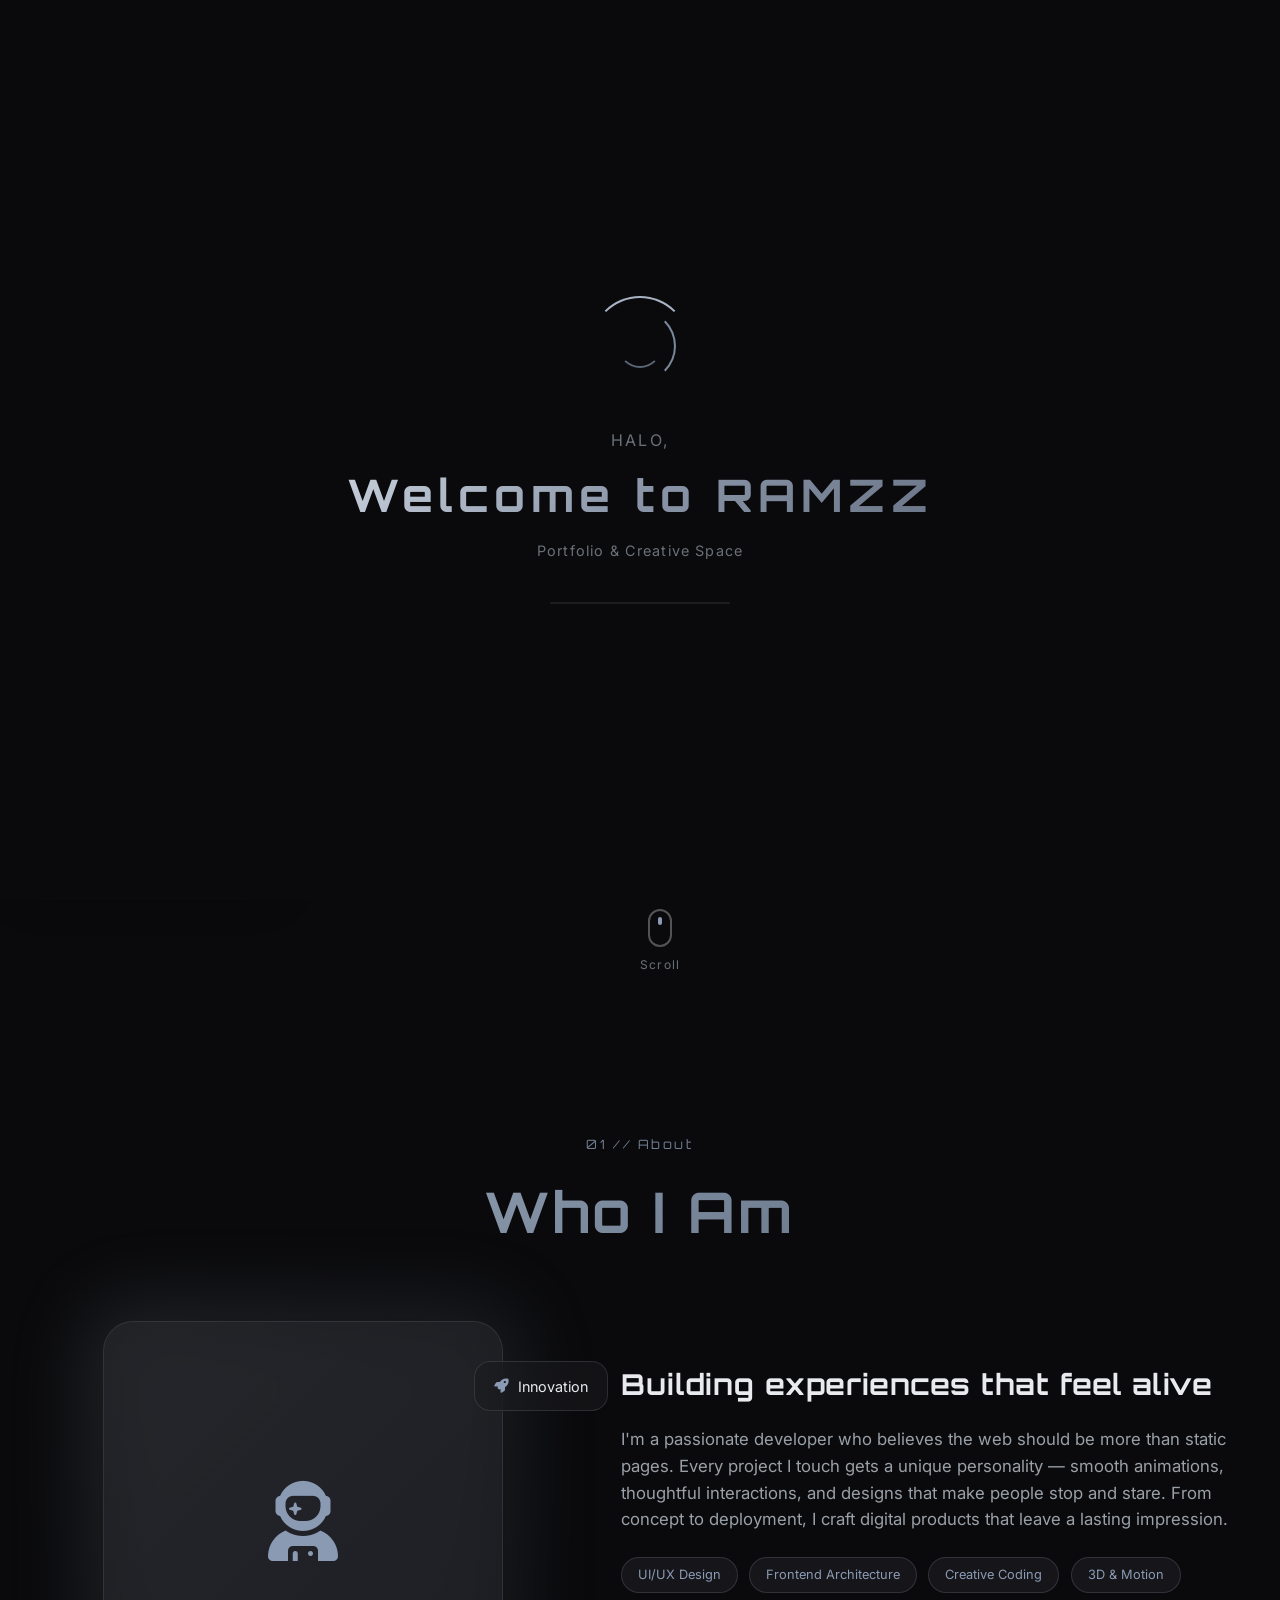
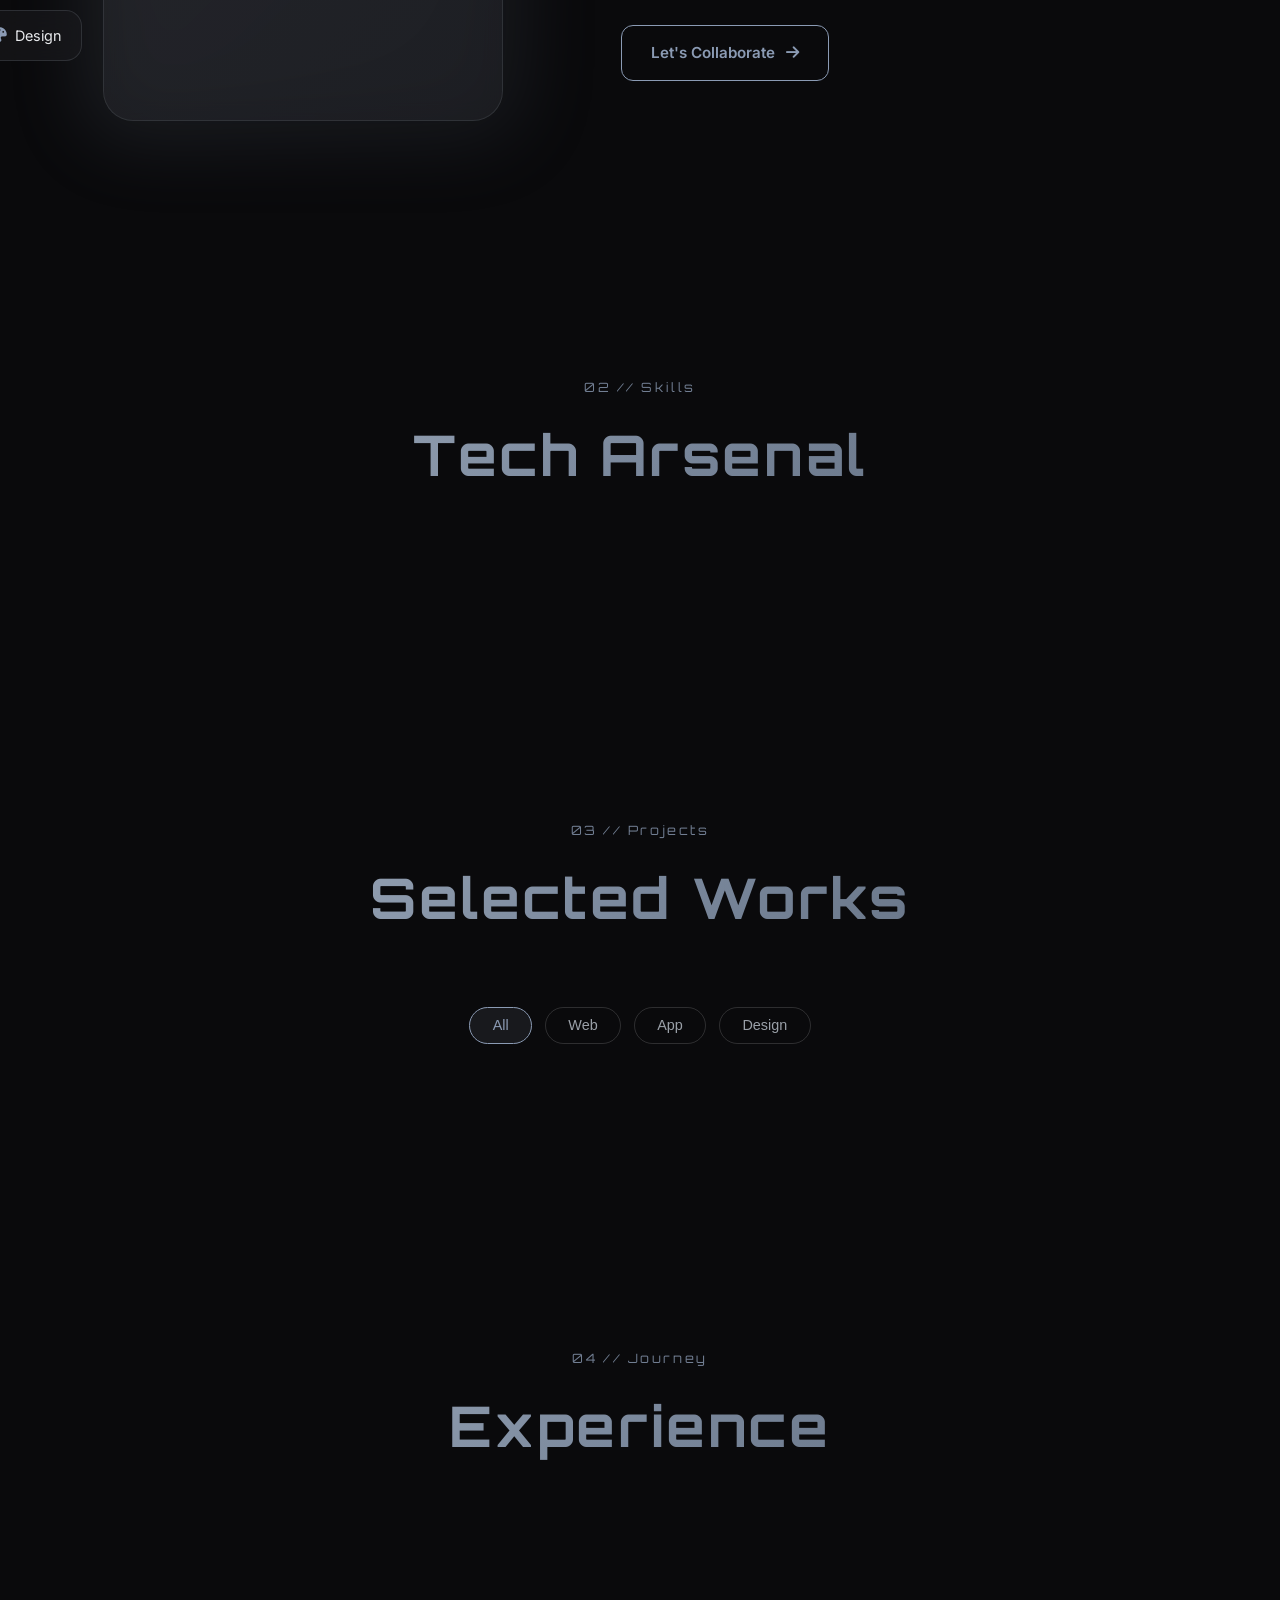
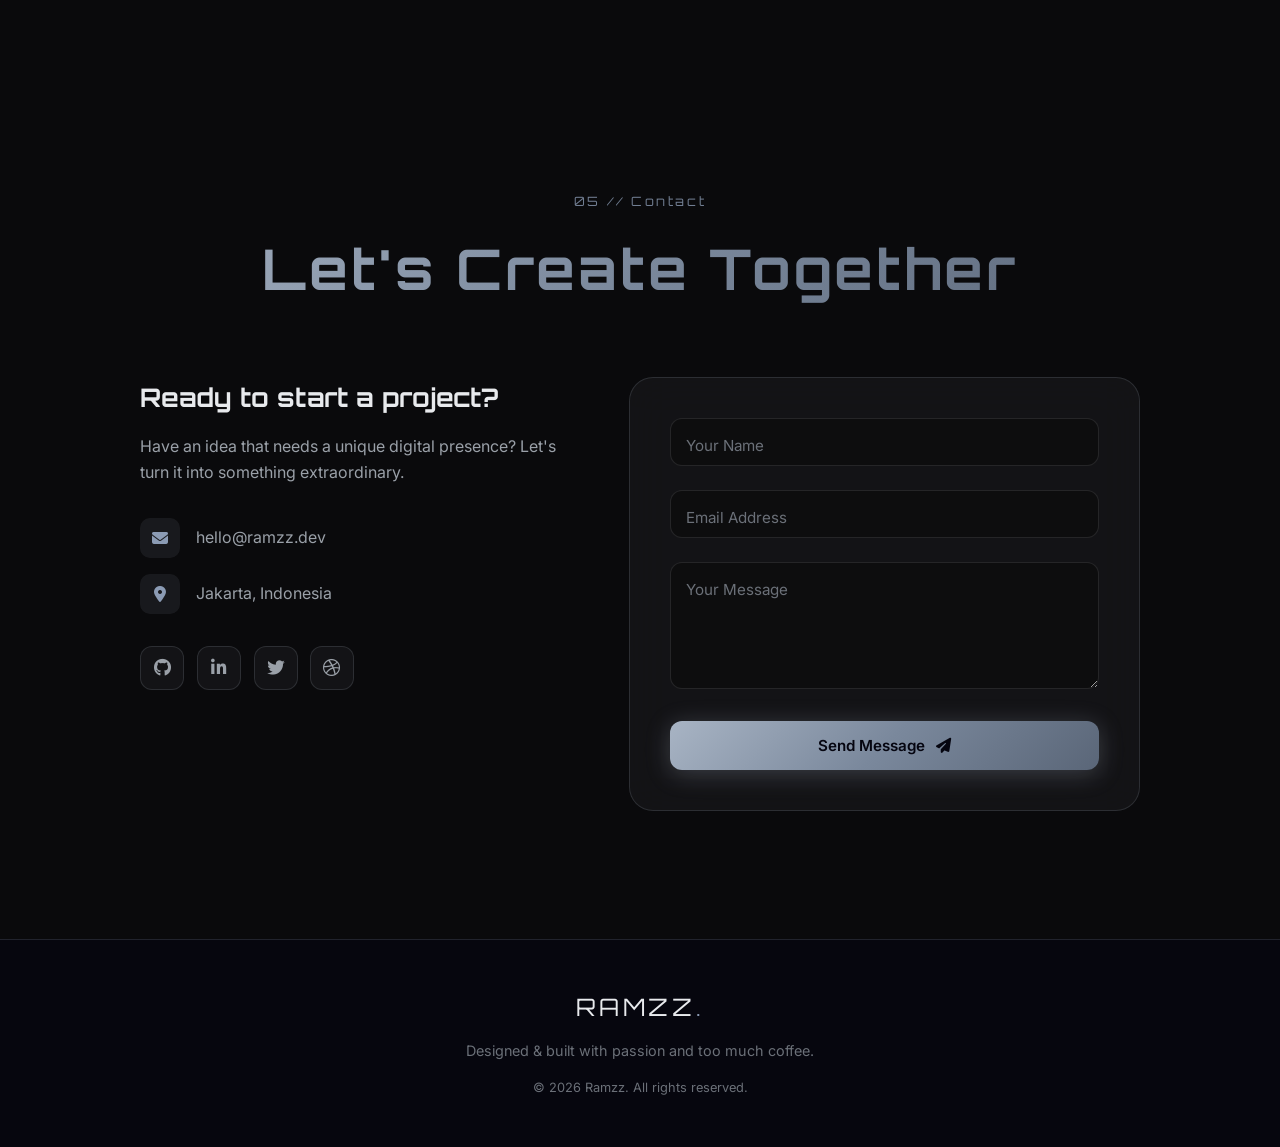
==== index.html @ a4614789 "Add files via upload" ====
<!DOCTYPE html>
<html lang="id">
<head>
  <meta charset="UTF-8">
  <meta name="viewport" content="width=device-width, initial-scale=1.0">
  <title>Ramzz | Creative Portfolio</title>
  <link rel="preconnect" href="https://fonts.googleapis.com">
  <link rel="preconnect" href="https://fonts.gstatic.com" crossorigin>
  <link href="https://fonts.googleapis.com/css2?family=Orbitron:wght@400;500;600;700;800;900&family=Inter:wght@300;400;500;600;700&display=swap" rel="stylesheet">
  <link rel="stylesheet" href="https://cdnjs.cloudflare.com/ajax/libs/font-awesome/6.5.1/css/all.min.css">
  <link rel="stylesheet" href="styles.css">
</head>
<body>
  <!-- Custom Cursor -->
  <div class="cursor"></div>
  <div class="cursor-follower"></div>

  <!-- Particle Canvas -->
  <canvas id="nebula"></canvas>

  <!-- Loading Screen -->
  <div id="loader">
    <div class="loader-content">
      <div class="loader-rings">
        <div class="loader-ring"></div>
        <div class="loader-ring"></div>
        <div class="loader-ring"></div>
      </div>
      <div class="welcome-text">
        <p class="welcome-line" id="welcomeLine1">Halo,</p>
        <h2 class="welcome-name" id="welcomeName">Welcome to RAMZZ</h2>
        <p class="welcome-sub" id="welcomeSub">Portfolio & Creative Space</p>
      </div>
      <div class="loader-progress">
        <div class="loader-bar" id="loaderBar"></div>
      </div>
    </div>
  </div>

  <!-- Navigation -->
  <nav class="navbar">
    <div class="nav-logo">
      <span class="logo-text">RAMZZ</span>
      <span class="logo-dot"></span>
    </div>
    <ul class="nav-links">
      <li><a href="#home" class="nav-link active">Home</a></li>
      <li><a href="#about" class="nav-link">About</a></li>
      <li><a href="#skills" class="nav-link">Skills</a></li>
      <li><a href="#projects" class="nav-link">Projects</a></li>
      <li><a href="#experience" class="nav-link">Experience</a></li>
      <li><a href="#contact" class="nav-link">Contact</a></li>
    </ul>
    <div class="nav-actions">
      <a href="admin.html" class="admin-btn" title="Admin Panel">
        <i class="fas fa-shield-halved"></i>
      </a>
      <button class="menu-toggle" id="menuToggle">
        <span></span><span></span><span></span>
      </button>
    </div>
  </nav>

  <!-- Mobile Menu -->
  <div class="mobile-menu" id="mobileMenu">
    <a href="#home" class="mobile-link">Home</a>
    <a href="#about" class="mobile-link">About</a>
    <a href="#skills" class="mobile-link">Skills</a>
    <a href="#projects" class="mobile-link">Projects</a>
    <a href="#experience" class="mobile-link">Experience</a>
    <a href="#contact" class="mobile-link">Contact</a>
  </div>

  <!-- Hero Section -->
  <section id="home" class="hero">
    <div class="hero-content">
      <div class="hero-badge">
        <span class="pulse"></span>
        Available for work
      </div>
      <h1 class="hero-title">
        <span class="line">Crafting Digital</span>
        <span class="line gradient-text">Universes</span>
      </h1>
      <p class="hero-subtitle" id="heroSubtitle">
        Full-Stack Developer & Creative Technologist specializing in immersive web experiences.
      </p>
      <div class="hero-cta">
        <a href="#projects" class="btn btn-primary">
          <span>Explore Work</span>
          <i class="fas fa-arrow-right"></i>
        </a>
        <a href="#contact" class="btn btn-ghost">
          <span>Get in Touch</span>
        </a>
      </div>
      <div class="hero-stats">
        <div class="stat">
          <span class="stat-num" data-count="50">0</span>+
          <span class="stat-label">Projects</span>
        </div>
        <div class="stat">
          <span class="stat-num" data-count="5">0</span>+
          <span class="stat-label">Years Exp</span>
        </div>
        <div class="stat">
          <span class="stat-num" data-count="30">0</span>+
          <span class="stat-label">Happy Clients</span>
        </div>
      </div>
    </div>
    <div class="hero-visual">
      <div class="orbit-container">
        <div class="orbit orbit-1"></div>
        <div class="orbit orbit-2"></div>
        <div class="orbit orbit-3"></div>
        <div class="core">
          <i class="fas fa-code"></i>
        </div>
      </div>
    </div>
    <div class="scroll-indicator">
      <div class="mouse">
        <div class="wheel"></div>
      </div>
      <span>Scroll</span>
    </div>
  </section>

  <!-- About Section -->
  <section id="about" class="about">
    <div class="section-header">
      <span class="section-tag">01 // About</span>
      <h2 class="section-title">Who I Am</h2>
    </div>
    <div class="about-grid">
      <div class="about-image">
        <div class="image-frame">
          <div class="image-placeholder" id="profilePhotoBox">
            <i class="fas fa-user-astronaut" id="profileIcon"></i>
            <img id="profileImg" src="" alt="Profile" style="display:none;width:100%;height:100%;object-fit:cover;position:absolute;inset:0;border-radius:30px;">
          </div>
          <div class="frame-glow"></div>
        </div>
        <div class="floating-card card-1">
          <i class="fas fa-rocket"></i>
          <span>Innovation</span>
        </div>
        <div class="floating-card card-2">
          <i class="fas fa-palette"></i>
          <span>Design</span>
        </div>
      </div>
      <div class="about-content">
        <h3 id="aboutTitle">Building experiences that feel alive</h3>
        <p id="aboutText">
          I'm a passionate developer who believes the web should be more than static pages. 
          Every project I touch gets a unique personality — smooth animations, thoughtful interactions, 
          and designs that make people stop and stare. From concept to deployment, I craft digital 
          products that leave a lasting impression.
        </p>
        <div class="about-tags">
          <span class="tag">UI/UX Design</span>
          <span class="tag">Frontend Architecture</span>
          <span class="tag">Creative Coding</span>
          <span class="tag">3D & Motion</span>
        </div>
        <a href="#contact" class="btn btn-outline">
          Let's Collaborate <i class="fas fa-arrow-right"></i>
        </a>
      </div>
    </div>
  </section>

  <!-- Skills Section -->
  <section id="skills" class="skills">
    <div class="section-header">
      <span class="section-tag">02 // Skills</span>
      <h2 class="section-title">Tech Arsenal</h2>
    </div>
    <div class="skills-orbit" id="skillsContainer">
      <!-- Skills will be injected by JS -->
    </div>
  </section>

  <!-- Projects Section -->
  <section id="projects" class="projects">
    <div class="section-header">
      <span class="section-tag">03 // Projects</span>
      <h2 class="section-title">Selected Works</h2>
    </div>
    <div class="project-filters">
      <button class="filter-btn active" data-filter="all">All</button>
      <button class="filter-btn" data-filter="web">Web</button>
      <button class="filter-btn" data-filter="app">App</button>
      <button class="filter-btn" data-filter="design">Design</button>
    </div>
    <div class="projects-grid" id="projectsGrid">
      <!-- Projects injected by JS -->
    </div>
  </section>

  <!-- Experience Section -->
  <section id="experience" class="experience">
    <div class="section-header">
      <span class="section-tag">04 // Journey</span>
      <h2 class="section-title">Experience</h2>
    </div>
    <div class="timeline" id="timeline">
      <!-- Timeline items injected by JS -->
    </div>
  </section>

  <!-- Contact Section -->
  <section id="contact" class="contact">
    <div class="section-header">
      <span class="section-tag">05 // Contact</span>
      <h2 class="section-title">Let's Create Together</h2>
    </div>
    <div class="contact-wrapper">
      <div class="contact-info">
        <h3>Ready to start a project?</h3>
        <p>Have an idea that needs a unique digital presence? Let's turn it into something extraordinary.</p>
        <div class="contact-details">
          <div class="contact-item">
            <i class="fas fa-envelope"></i>
            <span id="contactEmail">hello@ramzz.dev</span>
          </div>
          <div class="contact-item">
            <i class="fas fa-map-marker-alt"></i>
            <span id="contactLocation">Jakarta, Indonesia</span>
          </div>
        </div>
        <div class="social-links">
          <a href="#" class="social-btn" title="GitHub"><i class="fab fa-github"></i></a>
          <a href="#" class="social-btn" title="LinkedIn"><i class="fab fa-linkedin-in"></i></a>
          <a href="#" class="social-btn" title="Twitter"><i class="fab fa-twitter"></i></a>
          <a href="#" class="social-btn" title="Dribbble"><i class="fab fa-dribbble"></i></a>
        </div>
      </div>
      <form class="contact-form" id="contactForm">
        <div class="form-group">
          <input type="text" id="name" required placeholder=" ">
          <label for="name">Your Name</label>
        </div>
        <div class="form-group">
          <input type="email" id="email" required placeholder=" ">
          <label for="email">Email Address</label>
        </div>
        <div class="form-group">
          <textarea id="message" rows="5" required placeholder=" "></textarea>
          <label for="message">Your Message</label>
        </div>
        <button type="submit" class="btn btn-primary btn-full">
          <span>Send Message</span>
          <i class="fas fa-paper-plane"></i>
        </button>
      </form>
    </div>
  </section>

  <!-- Footer -->
  <footer class="footer">
    <div class="footer-content">
      <div class="footer-logo">RAMZZ<span>.</span></div>
      <p>Designed & built with passion and too much coffee.</p>
      <p class="copyright">© 2026 Ramzz. All rights reserved.</p>
    </div>
  </footer>
  <!-- Favorite Song -->
  <div class="fav-song" id="favSong">
    <div class="fav-cover" id="musicToggle" title="Play / Pause">
      <div class="fav-cover-art">
        <i class="fas fa-music"></i>
      </div>
      <div class="fav-play-overlay">
        <i class="fas fa-play" id="musicIcon"></i>
      </div>
      <div class="fav-vinyl" id="favVinyl"></div>
    </div>
    <div class="fav-meta">
      <span class="fav-label">Favorite Song</span>
      <span class="fav-title">About You</span>
      <span class="fav-artist">The 1975</span>
    </div>
    <div class="fav-bars" id="musicBars">
      <span></span><span></span><span></span><span></span><span></span>
    </div>
  </div>
  <audio id="bgMusic" loop preload="metadata">
    <source src="about-you.mp3" type="audio/mpeg">
  </audio>

<script src="script.js"></script>
</body>
</html>
---- styles.css ----
/* ========================================
   RAMZZ PORTFOLIO - Ultra Unique Design
   Theme: Cyber Nebula / Glass Void
======================================== */

:root {
  --bg-deep: #0a0a0c;
  --bg-dark: #121214;
  --bg-card: rgba(22, 22, 26, 0.75);
  --bg-glass: rgba(28, 28, 32, 0.55);
  --neon-cyan: #8b9bb4;
  --neon-purple: #6b7a94;
  --neon-pink: #9aa3b2;
  --neon-blue: #7a8ba8;
  --accent: #c0c8d4;
  --text-primary: #e8eaed;
  --text-secondary: #9aa0a8;
  --text-muted: #6b7078;
  --border-glow: rgba(160, 170, 185, 0.18);
  --gradient-main: linear-gradient(135deg, #a8b4c4, #7a889c, #5a6678);
  --gradient-soft: linear-gradient(135deg, rgba(160,170,185,0.12), rgba(100,110,130,0.12));
  --shadow-neon: 0 0 20px rgba(160, 170, 185, 0.2);
  --font-display: 'Orbitron', sans-serif;
  --font-body: 'Inter', sans-serif;
  --transition: all 0.4s cubic-bezier(0.16, 1, 0.3, 1);
}

* {
  margin: 0;
  padding: 0;
  box-sizing: border-box;
}

html {
  scroll-behavior: smooth;
  scrollbar-width: thin;
  scrollbar-color: var(--neon-cyan) var(--bg-deep);
}

body {
  font-family: var(--font-body);
  background: var(--bg-deep);
  color: var(--text-primary);
  overflow-x: hidden;
  line-height: 1.6;
  cursor: none;
}

/* Custom Cursor */
.cursor {
  width: 8px;
  height: 8px;
  background: var(--neon-cyan);
  border-radius: 50%;
  position: fixed;
  pointer-events: none;
  z-index: 9999;
  mix-blend-mode: difference;
  transition: transform 0.1s ease;
}

.cursor-follower {
  width: 40px;
  height: 40px;
  border: 1px solid rgba(160, 170, 185, 0.5);
  border-radius: 50%;
  position: fixed;
  pointer-events: none;
  z-index: 9998;
  transition: all 0.15s ease;
}

body:hover .cursor { transform: scale(1); }
.cursor.hover { transform: scale(2.5); background: var(--neon-pink); }
.cursor-follower.hover { transform: scale(1.5); border-color: var(--neon-pink); }

/* Particle Canvas */
#nebula {
  position: fixed;
  top: 0;
  left: 0;
  width: 100%;
  height: 100%;
  z-index: 0;
  pointer-events: none;
}

50% { filter: drop-shadow(0 0 25px rgba(178,75,243,0.8)); }
}

/* Navbar */
.navbar {
  position: fixed;
  top: 0;
  left: 0;
  right: 0;
  z-index: 1000;
  display: flex;
  align-items: center;
  justify-content: space-between;
  padding: 1.2rem 3rem;
  background: rgba(5, 5, 16, 0.7);
  backdrop-filter: blur(20px);
  border-bottom: 1px solid var(--border-glow);
  transition: var(--transition);
}

.navbar.scrolled {
  padding: 0.8rem 3rem;
  background: rgba(5, 5, 16, 0.9);
}

.nav-logo {
  display: flex;
  align-items: center;
  gap: 0.3rem;
}

.logo-text {
  font-family: var(--font-display);
  font-size: 1.5rem;
  font-weight: 700;
  letter-spacing: 0.15em;
  background: var(--gradient-main);
  -webkit-background-clip: text;
  -webkit-text-fill-color: transparent;
}

.logo-dot {
  width: 8px;
  height: 8px;
  background: var(--neon-cyan);
  border-radius: 50%;
  box-shadow: 0 0 15px var(--neon-cyan);
  animation: blink 2s infinite;
}

@keyframes blink {
  0%, 100% { opacity: 1; }
  50% { opacity: 0.3; }
}

.nav-links {
  display: flex;
  list-style: none;
  gap: 2.5rem;
}

.nav-link {
  color: var(--text-secondary);
  text-decoration: none;
  font-size: 0.9rem;
  font-weight: 500;
  letter-spacing: 0.05em;
  position: relative;
  transition: var(--transition);
}

.nav-link::after {
  content: '';
  position: absolute;
  bottom: -5px;
  left: 0;
  width: 0;
  height: 2px;
  background: var(--gradient-main);
  transition: width 0.3s ease;
}

.nav-link:hover,
.nav-link.active {
  color: var(--text-primary);
}

.nav-link:hover::after,
.nav-link.active::after {
  width: 100%;
}

.nav-actions {
  display: flex;
  align-items: center;
  gap: 1rem;
}

.admin-btn {
  text-decoration: none;
  width: 42px;
  height: 42px;
  border-radius: 12px;
  background: var(--bg-glass);
  border: 1px solid var(--border-glow);
  color: var(--neon-cyan);
  cursor: pointer;
  display: flex;
  align-items: center;
  justify-content: center;
  transition: var(--transition);
  font-size: 1rem;
}

.admin-btn:hover {
  background: rgba(160, 170, 185, 0.15);
  box-shadow: var(--shadow-neon);
  transform: translateY(-2px);
}

.menu-toggle {
  display: none;
  flex-direction: column;
  gap: 5px;
  background: none;
  border: none;
  cursor: pointer;
  padding: 5px;
}

.menu-toggle span {
  width: 25px;
  height: 2px;
  background: var(--text-primary);
  transition: var(--transition);
}

/* Mobile Menu */
.mobile-menu {
  position: fixed;
  top: 0;
  right: -100%;
  width: 80%;
  max-width: 320px;
  height: 100vh;
  background: rgba(10, 10, 26, 0.98);
  backdrop-filter: blur(30px);
  z-index: 999;
  display: flex;
  flex-direction: column;
  align-items: center;
  justify-content: center;
  gap: 2rem;
  transition: right 0.4s cubic-bezier(0.16, 1, 0.3, 1);
  border-left: 1px solid var(--border-glow);
}

.mobile-menu.open { right: 0; }

.mobile-link {
  color: var(--text-secondary);
  text-decoration: none;
  font-size: 1.2rem;
  font-family: var(--font-display);
  letter-spacing: 0.1em;
  transition: var(--transition);
}

.mobile-link:hover { color: var(--neon-cyan); }

/* Sections Common */
section {
  position: relative;
  z-index: 1;
  padding: 8rem 3rem;
  max-width: 1400px;
  margin: 0 auto;
}

.section-header {
  margin-bottom: 4rem;
  text-align: center;
}

.section-tag {
  font-family: var(--font-display);
  font-size: 0.8rem;
  color: var(--neon-cyan);
  letter-spacing: 0.2em;
  display: block;
  margin-bottom: 0.8rem;
  opacity: 0.8;
}

.section-title {
  font-family: var(--font-display);
  font-size: clamp(2rem, 5vw, 3.5rem);
  font-weight: 700;
  letter-spacing: 0.05em;
  background: var(--gradient-main);
  -webkit-background-clip: text;
  -webkit-text-fill-color: transparent;
}

/* Hero */
.hero {
  min-height: 100vh;
  display: flex;
  align-items: center;
  justify-content: space-between;
  padding-top: 6rem;
  gap: 3rem;
  max-width: 1400px;
  margin: 0 auto;
  position: relative;
}

.hero-content {
  flex: 1;
  max-width: 600px;
}

.hero-badge {
  display: inline-flex;
  align-items: center;
  gap: 0.6rem;
  padding: 0.5rem 1.2rem;
  background: rgba(160, 170, 185, 0.08);
  border: 1px solid rgba(160, 170, 185, 0.25);
  border-radius: 50px;
  font-size: 0.85rem;
  color: var(--neon-cyan);
  margin-bottom: 2rem;
  animation: fadeInUp 0.8s ease 0.2s both;
}

.pulse {
  width: 8px;
  height: 8px;
  background: var(--neon-cyan);
  border-radius: 50%;
  animation: pulse 1.5s ease-in-out infinite;
}

@keyframes pulse {
  0%, 100% { box-shadow: 0 0 0 0 rgba(160, 170, 185, 0.5); }
  50% { box-shadow: 0 0 0 10px rgba(160, 170, 185, 0); }
}

.hero-title {
  font-family: var(--font-display);
  font-size: clamp(2.5rem, 6vw, 4.5rem);
  font-weight: 800;
  line-height: 1.15;
  margin-bottom: 1.5rem;
}

.hero-title .line {
  display: block;
  animation: fadeInUp 0.8s ease both;
}

.hero-title .line:nth-child(1) { animation-delay: 0.3s; }
.hero-title .line:nth-child(2) { animation-delay: 0.5s; }

.gradient-text {
  background: var(--gradient-main);
  -webkit-background-clip: text;
  -webkit-text-fill-color: transparent;
  position: relative;
}

.hero-subtitle {
  font-size: 1.15rem;
  color: var(--text-secondary);
  margin-bottom: 2.5rem;
  max-width: 480px;
  animation: fadeInUp 0.8s ease 0.6s both;
}

.hero-cta {
  display: flex;
  gap: 1rem;
  margin-bottom: 3.5rem;
  animation: fadeInUp 0.8s ease 0.8s both;
  flex-wrap: wrap;
}

.btn {
  display: inline-flex;
  align-items: center;
  gap: 0.7rem;
  padding: 0.95rem 1.8rem;
  border-radius: 12px;
  font-weight: 600;
  font-size: 0.95rem;
  text-decoration: none;
  border: none;
  cursor: pointer;
  transition: var(--transition);
  font-family: var(--font-body);
  position: relative;
  overflow: hidden;
}

.btn-primary {
  background: var(--gradient-main);
  color: #050510;
  box-shadow: 0 4px 25px rgba(160, 170, 185, 0.3);
}

.btn-primary:hover {
  transform: translateY(-3px);
  box-shadow: 0 8px 35px rgba(160, 170, 185, 0.5);
}

.btn-ghost {
  background: transparent;
  color: var(--text-primary);
  border: 1px solid rgba(255, 255, 255, 0.2);
}

.btn-ghost:hover {
  border-color: var(--neon-cyan);
  color: var(--neon-cyan);
  background: rgba(160, 170, 185, 0.05);
}

.btn-outline {
  background: transparent;
  color: var(--neon-cyan);
  border: 1px solid var(--neon-cyan);
  margin-top: 1.5rem;
}

.btn-outline:hover {
  background: rgba(160, 170, 185, 0.1);
  transform: translateX(5px);
}

.btn-full { width: 100%; justify-content: center; }
.btn-sm { padding: 0.5rem 1rem; font-size: 0.85rem; }
.btn-danger {
  background: rgba(154, 163, 178, 0.15);
  color: var(--neon-pink);
  border: 1px solid var(--neon-pink);
}

.hero-stats {
  display: flex;
  gap: 3rem;
  animation: fadeInUp 0.8s ease 1s both;
}

.stat {
  text-align: center;
}

.stat-num {
  font-family: var(--font-display);
  font-size: 2rem;
  font-weight: 700;
  color: var(--neon-cyan);
  display: block;
}

.stat-label {
  font-size: 0.8rem;
  color: var(--text-muted);
  letter-spacing: 0.05em;
}

/* Hero Visual - Orbit */
.hero-visual {
  flex: 1;
  display: flex;
  align-items: center;
  justify-content: center;
  position: relative;
  min-height: 400px;
}

.orbit-container {
  position: relative;
  width: 320px;
  height: 320px;
}

.orbit {
  position: absolute;
  border: 1px solid rgba(160, 170, 185, 0.15);
  border-radius: 50%;
  top: 50%;
  left: 50%;
  transform: translate(-50%, -50%);
}

.orbit-1 {
  width: 100%; height: 100%;
  animation: rotate 20s linear infinite;
  border-color: rgba(160, 170, 185, 0.2);
}

.orbit-2 {
  width: 70%; height: 70%;
  animation: rotate 15s linear infinite reverse;
  border-color: rgba(107, 122, 148, 0.25);
}

.orbit-3 {
  width: 40%; height: 40%;
  animation: rotate 10s linear infinite;
  border-color: rgba(154, 163, 178, 0.3);
}

.orbit::before {
  content: '';
  position: absolute;
  width: 12px;
  height: 12px;
  border-radius: 50%;
  top: 0;
  left: 50%;
  transform: translateX(-50%);
}

.orbit-1::before { background: var(--neon-cyan); box-shadow: 0 0 15px var(--neon-cyan); }
.orbit-2::before { background: var(--neon-purple); box-shadow: 0 0 15px var(--neon-purple); }
.orbit-3::before { background: var(--neon-pink); box-shadow: 0 0 15px var(--neon-pink); }

@keyframes rotate {
  to { transform: translate(-50%, -50%) rotate(360deg); }
}

.core {
  position: absolute;
  top: 50%; left: 50%;
  transform: translate(-50%, -50%);
  width: 80px; height: 80px;
  background: var(--gradient-soft);
  border: 1px solid var(--border-glow);
  border-radius: 50%;
  display: flex;
  align-items: center;
  justify-content: center;
  font-size: 1.8rem;
  color: var(--neon-cyan);
  box-shadow: 0 0 40px rgba(160, 170, 185, 0.3);
  animation: core-pulse 3s ease-in-out infinite;
}

@keyframes core-pulse {
  0%, 100% { box-shadow: 0 0 40px rgba(160, 170, 185, 0.3); }
  50% { box-shadow: 0 0 60px rgba(107, 122, 148, 0.5); }
}

.scroll-indicator {
  position: absolute;
  bottom: 2rem;
  left: 50%;
  transform: translateX(-50%);
  display: flex;
  flex-direction: column;
  align-items: center;
  gap: 0.5rem;
  color: var(--text-muted);
  font-size: 0.75rem;
  letter-spacing: 0.1em;
  animation: fadeInUp 1s ease 1.2s both;
}

.mouse {
  width: 24px;
  height: 38px;
  border: 2px solid rgba(255,255,255,0.3);
  border-radius: 12px;
  position: relative;
}

.wheel {
  width: 4px;
  height: 8px;
  background: var(--neon-cyan);
  border-radius: 2px;
  position: absolute;
  top: 6px;
  left: 50%;
  transform: translateX(-50%);
  animation: scroll-wheel 1.5s ease-in-out infinite;
}

@keyframes scroll-wheel {
  0% { opacity: 1; top: 6px; }
  100% { opacity: 0; top: 20px; }
}

@keyframes fadeInUp {
  from { opacity: 0; transform: translateY(30px); }
  to { opacity: 1; transform: translateY(0); }
}

/* About */
.about-grid {
  display: grid;
  grid-template-columns: 1fr 1.2fr;
  gap: 4rem;
  align-items: center;
}

.about-image {
  position: relative;
}

.image-frame {
  position: relative;
  width: 100%;
  aspect-ratio: 1;
  max-width: 400px;
  margin: 0 auto;
}

.image-placeholder {
  position: relative;
  width: 100%;
  height: 100%;
  background: var(--bg-glass);
  border: 1px solid var(--border-glow);
  border-radius: 30px;
  display: flex;
  align-items: center;
  justify-content: center;
  font-size: 5rem;
  color: var(--neon-cyan);
  backdrop-filter: blur(10px);
  position: relative;
  z-index: 2;
  overflow: hidden;
}

.image-placeholder::before {
  content: '';
  position: absolute;
  inset: 0;
  background: var(--gradient-soft);
  opacity: 0.5;
}

.frame-glow {
  position: absolute;
  inset: -20px;
  background: var(--gradient-main);
  border-radius: 40px;
  opacity: 0.15;
  filter: blur(40px);
  z-index: 1;
  animation: glow-shift 4s ease-in-out infinite;
}

@keyframes glow-shift {
  0%, 100% { opacity: 0.15; transform: scale(1); }
  50% { opacity: 0.3; transform: scale(1.05); }
}

.floating-card {
  position: absolute;
  background: var(--bg-glass);
  backdrop-filter: blur(15px);
  border: 1px solid var(--border-glow);
  border-radius: 16px;
  padding: 0.8rem 1.2rem;
  display: flex;
  align-items: center;
  gap: 0.6rem;
  font-size: 0.9rem;
  z-index: 3;
  animation: float 4s ease-in-out infinite;
}

.floating-card i { color: var(--neon-cyan); }

.card-1 {
  top: 10%;
  right: -10%;
  animation-delay: 0s;
}

.card-2 {
  bottom: 15%;
  left: -15%;
  animation-delay: 2s;
}

@keyframes float {
  0%, 100% { transform: translateY(0); }
  50% { transform: translateY(-15px); }
}

.about-content h3 {
  font-family: var(--font-display);
  font-size: 1.8rem;
  margin-bottom: 1.2rem;
  letter-spacing: 0.03em;
}

.about-content p {
  color: var(--text-secondary);
  margin-bottom: 1.5rem;
  font-size: 1.05rem;
}

.about-tags {
  display: flex;
  flex-wrap: wrap;
  gap: 0.7rem;
  margin-bottom: 0.5rem;
}

.tag {
  padding: 0.4rem 1rem;
  background: rgba(160, 170, 185, 0.08);
  border: 1px solid rgba(160, 170, 185, 0.2);
  border-radius: 50px;
  font-size: 0.8rem;
  color: var(--neon-cyan);
}

/* Skills - Orbiting */
.skills-orbit {
  display: grid;
  grid-template-columns: repeat(auto-fit, minmax(180px, 1fr));
  gap: 1.5rem;
  max-width: 1000px;
  margin: 0 auto;
}

.skill-card {
  background: var(--bg-glass);
  backdrop-filter: blur(15px);
  border: 1px solid var(--border-glow);
  border-radius: 20px;
  padding: 2rem 1.5rem;
  text-align: center;
  transition: var(--transition);
  position: relative;
  overflow: hidden;
  cursor: default;
}

.skill-card::before {
  content: '';
  position: absolute;
  inset: 0;
  background: var(--gradient-soft);
  opacity: 0;
  transition: opacity 0.4s;
}

.skill-card:hover {
  transform: translateY(-10px) scale(1.03);
  border-color: var(--neon-cyan);
  box-shadow: 0 15px 40px rgba(160, 170, 185, 0.15);
}

.skill-card:hover::before { opacity: 1; }

.skill-icon {
  font-size: 2.5rem;
  margin-bottom: 1rem;
  position: relative;
  z-index: 1;
  background: var(--gradient-main);
  -webkit-background-clip: text;
  -webkit-text-fill-color: transparent;
}

.skill-name {
  font-family: var(--font-display);
  font-size: 1rem;
  letter-spacing: 0.05em;
  margin-bottom: 0.8rem;
  position: relative;
  z-index: 1;
}

.skill-bar {
  height: 4px;
  background: rgba(255,255,255,0.1);
  border-radius: 2px;
  overflow: hidden;
  position: relative;
  z-index: 1;
}

.skill-progress {
  height: 100%;
  background: var(--gradient-main);
  border-radius: 2px;
  width: 0;
  transition: width 1.5s cubic-bezier(0.16, 1, 0.3, 1);
}

/* Projects */
.project-filters {
  display: flex;
  justify-content: center;
  gap: 0.8rem;
  margin-bottom: 3rem;
  flex-wrap: wrap;
}

.filter-btn {
  padding: 0.6rem 1.4rem;
  background: transparent;
  border: 1px solid rgba(255,255,255,0.15);
  border-radius: 50px;
  color: var(--text-secondary);
  cursor: pointer;
  font-size: 0.9rem;
  transition: var(--transition);
}

.filter-btn:hover,
.filter-btn.active {
  background: rgba(160, 170, 185, 0.1);
  border-color: var(--neon-cyan);
  color: var(--neon-cyan);
}

.projects-grid {
  display: grid;
  grid-template-columns: repeat(auto-fill, minmax(340px, 1fr));
  gap: 2rem;
}

.project-card {
  background: var(--bg-glass);
  backdrop-filter: blur(15px);
  border: 1px solid var(--border-glow);
  border-radius: 24px;
  overflow: hidden;
  transition: var(--transition);
  opacity: 1;
  transform: scale(1);
}

.project-card.hidden {
  opacity: 0;
  transform: scale(0.8);
  pointer-events: none;
  position: absolute;
}

.project-card:hover {
  transform: translateY(-12px);
  border-color: rgba(160, 170, 185, 0.4);
  box-shadow: 0 20px 50px rgba(0, 0, 0, 0.4), 0 0 30px rgba(160, 170, 185, 0.1);
}

.project-image {
  height: 200px;
  background: var(--gradient-soft);
  display: flex;
  align-items: center;
  justify-content: center;
  font-size: 3.5rem;
  color: var(--neon-cyan);
  position: relative;
  overflow: hidden;
}

.project-image::after {
  content: '';
  position: absolute;
  inset: 0;
  background: linear-gradient(to top, rgba(5,5,16,0.8), transparent);
}

.project-info {
  padding: 1.5rem;
}

.project-category {
  font-size: 0.75rem;
  color: var(--neon-purple);
  letter-spacing: 0.1em;
  text-transform: uppercase;
  margin-bottom: 0.5rem;
}

.project-title {
  font-family: var(--font-display);
  font-size: 1.2rem;
  margin-bottom: 0.6rem;
  letter-spacing: 0.03em;
}

.project-desc {
  color: var(--text-secondary);
  font-size: 0.9rem;
  margin-bottom: 1rem;
}

.project-tags {
  display: flex;
  flex-wrap: wrap;
  gap: 0.4rem;
}

.project-tag {
  padding: 0.25rem 0.7rem;
  background: rgba(255,255,255,0.05);
  border-radius: 6px;
  font-size: 0.75rem;
  color: var(--text-muted);
}

/* Experience Timeline */
.timeline {
  position: relative;
  max-width: 800px;
  margin: 0 auto;
  padding-left: 2rem;
}

.timeline::before {
  content: '';
  position: absolute;
  left: 0;
  top: 0;
  bottom: 0;
  width: 2px;
  background: linear-gradient(to bottom, var(--neon-cyan), var(--neon-purple), var(--neon-pink));
}

.timeline-item {
  position: relative;
  padding: 0 0 3rem 2.5rem;
  opacity: 0;
  transform: translateX(-20px);
  transition: all 0.6s ease;
}

.timeline-item.visible {
  opacity: 1;
  transform: translateX(0);
}

.timeline-item::before {
  content: '';
  position: absolute;
  left: -2.4rem;
  top: 0.3rem;
  width: 14px;
  height: 14px;
  background: var(--bg-deep);
  border: 3px solid var(--neon-cyan);
  border-radius: 50%;
  box-shadow: 0 0 15px var(--neon-cyan);
}

.timeline-date {
  font-family: var(--font-display);
  font-size: 0.8rem;
  color: var(--neon-cyan);
  letter-spacing: 0.1em;
  margin-bottom: 0.4rem;
}

.timeline-title {
  font-size: 1.2rem;
  font-weight: 600;
  margin-bottom: 0.3rem;
}

.timeline-company {
  color: var(--neon-purple);
  font-size: 0.9rem;
  margin-bottom: 0.6rem;
}

.timeline-desc {
  color: var(--text-secondary);
  font-size: 0.95rem;
}

/* Contact */
.contact-wrapper {
  display: grid;
  grid-template-columns: 1fr 1.2fr;
  gap: 4rem;
  max-width: 1000px;
  margin: 0 auto;
}

.contact-info h3 {
  font-family: var(--font-display);
  font-size: 1.6rem;
  margin-bottom: 1rem;
}

.contact-info p {
  color: var(--text-secondary);
  margin-bottom: 2rem;
}

.contact-details {
  display: flex;
  flex-direction: column;
  gap: 1rem;
  margin-bottom: 2rem;
}

.contact-item {
  display: flex;
  align-items: center;
  gap: 1rem;
  color: var(--text-secondary);
}

.contact-item i {
  width: 40px;
  height: 40px;
  display: flex;
  align-items: center;
  justify-content: center;
  background: rgba(160, 170, 185, 0.1);
  border-radius: 10px;
  color: var(--neon-cyan);
}

.social-links {
  display: flex;
  gap: 0.8rem;
}

.social-btn {
  width: 44px;
  height: 44px;
  display: flex;
  align-items: center;
  justify-content: center;
  background: var(--bg-glass);
  border: 1px solid var(--border-glow);
  border-radius: 12px;
  color: var(--text-secondary);
  text-decoration: none;
  transition: var(--transition);
  font-size: 1.1rem;
}

.social-btn:hover {
  color: var(--neon-cyan);
  border-color: var(--neon-cyan);
  transform: translateY(-3px);
  box-shadow: var(--shadow-neon);
}

.contact-form {
  background: var(--bg-glass);
  backdrop-filter: blur(20px);
  border: 1px solid var(--border-glow);
  border-radius: 24px;
  padding: 2.5rem;
}

.form-group {
  position: relative;
  margin-bottom: 1.5rem;
}

.form-group input,
.form-group textarea {
  width: 100%;
  padding: 1rem 1rem 0.6rem;
  background: rgba(0, 0, 0, 0.3);
  border: 1px solid rgba(255, 255, 255, 0.1);
  border-radius: 12px;
  color: var(--text-primary);
  font-size: 1rem;
  font-family: var(--font-body);
  outline: none;
  transition: var(--transition);
  resize: vertical;
}

.form-group input:focus,
.form-group textarea:focus {
  border-color: var(--neon-cyan);
  box-shadow: 0 0 20px rgba(160, 170, 185, 0.15);
}

.form-group label {
  position: absolute;
  left: 1rem;
  top: 1rem;
  color: var(--text-muted);
  font-size: 0.95rem;
  pointer-events: none;
  transition: var(--transition);
}

.form-group input:focus + label,
.form-group input:not(:placeholder-shown) + label,
.form-group textarea:focus + label,
.form-group textarea:not(:placeholder-shown) + label {
  top: 0.3rem;
  font-size: 0.7rem;
  color: var(--neon-cyan);
}

/* Footer */
.footer {
  position: relative;
  z-index: 1;
  text-align: center;
  padding: 3rem;
  border-top: 1px solid var(--border-glow);
  background: rgba(5, 5, 16, 0.8);
}

.footer-logo {
  font-family: var(--font-display);
  font-size: 1.5rem;
  letter-spacing: 0.15em;
  margin-bottom: 0.8rem;
}

.footer-logo span { color: var(--neon-cyan); }

.footer p {
  color: var(--text-muted);
  font-size: 0.9rem;
}

.copyright {
  margin-top: 1rem;
  font-size: 0.8rem !important;
}

/* Modal */
.modal-overlay {
  position: fixed;
  inset: 0;
  background: rgba(0, 0, 0, 0.75);
  backdrop-filter: blur(10px);
  z-index: 5000;
  display: flex;
  align-items: center;
  justify-content: center;
  opacity: 0;
  visibility: hidden;
  transition: all 0.3s ease;
}

.modal-overlay.active {
  opacity: 1;
  visibility: visible;
}

.modal {
  background: var(--bg-dark);
  border: 1px solid var(--border-glow);
  border-radius: 24px;
  padding: 2.5rem;
  width: 90%;
  max-width: 420px;
  position: relative;
  transform: scale(0.9) translateY(20px);
  transition: all 0.3s cubic-bezier(0.16, 1, 0.3, 1);
}

.modal-overlay.active .modal {
  transform: scale(1) translateY(0);
}

.modal-close {
  position: absolute;
  top: 1rem;
  right: 1.2rem;
  background: none;
  border: none;
  color: var(--text-muted);
  font-size: 1.5rem;
  cursor: pointer;
  transition: var(--transition);
}

.modal-close:hover { color: var(--neon-pink); }

.modal-header {
  text-align: center;
  margin-bottom: 2rem;
}

.modal-icon {
  width: 60px;
  height: 60px;
  margin: 0 auto 1rem;
  background: rgba(160, 170, 185, 0.1);
  border-radius: 50%;
  display: flex;
  align-items: center;
  justify-content: center;
  font-size: 1.5rem;
  color: var(--neon-cyan);
}

.modal-header h2 {
  font-family: var(--font-display);
  font-size: 1.5rem;
  margin-bottom: 0.4rem;
}

.modal-header p {
  color: var(--text-muted);
  font-size: 0.9rem;
}

.login-error {
  color: var(--neon-pink);
  font-size: 0.85rem;
  text-align: center;
  margin-bottom: 1rem;
  min-height: 1.2rem;
}

.login-hint {
  text-align: center;
  color: var(--text-muted);
  font-size: 0.8rem;
  margin-top: 1.2rem;
}

/* Admin Panel */
.admin-panel {
  position: fixed;
  inset: 0;
  z-index: 6000;
  display: none;
  background: var(--bg-deep);
}

.admin-panel.active {
  display: flex;
}

.admin-sidebar {
  width: 240px;
  background: rgba(10, 10, 26, 0.95);
  border-right: 1px solid var(--border-glow);
  display: flex;
  flex-direction: column;
  padding: 1.5rem;
}

.admin-logo {
  font-family: var(--font-display);
  font-size: 1.3rem;
  letter-spacing: 0.1em;
  margin-bottom: 2.5rem;
  padding-bottom: 1rem;
  border-bottom: 1px solid var(--border-glow);
}

.admin-logo span {
  color: var(--neon-cyan);
  font-size: 0.75rem;
  display: block;
  letter-spacing: 0.2em;
  margin-top: 0.2rem;
}

.admin-nav {
  display: flex;
  flex-direction: column;
  gap: 0.4rem;
  flex: 1;
}

.admin-nav-btn {
  display: flex;
  align-items: center;
  gap: 0.8rem;
  padding: 0.85rem 1rem;
  background: transparent;
  border: none;
  border-radius: 10px;
  color: var(--text-secondary);
  cursor: pointer;
  font-size: 0.9rem;
  transition: var(--transition);
  text-align: left;
}

.admin-nav-btn:hover,
.admin-nav-btn.active {
  background: rgba(160, 170, 185, 0.1);
  color: var(--neon-cyan);
}

.logout-btn {
  display: flex;
  align-items: center;
  gap: 0.8rem;
  padding: 0.85rem 1rem;
  background: rgba(154, 163, 178, 0.1);
  border: 1px solid rgba(154, 163, 178, 0.3);
  border-radius: 10px;
  color: var(--neon-pink);
  cursor: pointer;
  font-size: 0.9rem;
  transition: var(--transition);
  margin-top: auto;
}

.logout-btn:hover {
  background: rgba(154, 163, 178, 0.2);
}

.admin-main {
  flex: 1;
  padding: 2rem;
  overflow-y: auto;
}

.admin-header {
  display: flex;
  justify-content: space-between;
  align-items: center;
  margin-bottom: 2rem;
}

.admin-header h2 {
  font-family: var(--font-display);
  font-size: 1.5rem;
}

.admin-tab {
  display: none;
}

.admin-tab.active {
  display: block;
}

.admin-card {
  background: var(--bg-glass);
  border: 1px solid var(--border-glow);
  border-radius: 16px;
  padding: 1.5rem;
  margin-bottom: 1.5rem;
}

.admin-card h3 {
  font-size: 1.1rem;
  margin-bottom: 1.2rem;
  color: var(--neon-cyan);
}

.admin-card .form-group label {
  position: static;
  display: block;
  margin-bottom: 0.4rem;
  font-size: 0.85rem;
  color: var(--text-muted);
}

.admin-card .form-group input,
.admin-card .form-group textarea {
  padding: 0.8rem 1rem;
}

.card-header {
  display: flex;
  justify-content: space-between;
  align-items: center;
  margin-bottom: 1.2rem;
}

.card-header h3 { margin-bottom: 0; }

.admin-list {
  display: flex;
  flex-direction: column;
  gap: 0.8rem;
}

.admin-list-item {
  display: flex;
  align-items: center;
  gap: 1rem;
  padding: 1rem;
  background: rgba(0, 0, 0, 0.25);
  border-radius: 12px;
  border: 1px solid rgba(255,255,255,0.05);
}

.admin-list-item input,
.admin-list-item select {
  flex: 1;
  padding: 0.5rem 0.8rem;
  background: rgba(0,0,0,0.3);
  border: 1px solid rgba(255,255,255,0.1);
  border-radius: 8px;
  color: var(--text-primary);
  font-size: 0.9rem;
}

.admin-list-item .item-actions {
  display: flex;
  gap: 0.4rem;
}

.item-btn {
  width: 32px;
  height: 32px;
  border: none;
  border-radius: 8px;
  cursor: pointer;
  display: flex;
  align-items: center;
  justify-content: center;
  transition: var(--transition);
}

.item-btn.delete {
  background: rgba(154, 163, 178, 0.15);
  color: var(--neon-pink);
}

.item-btn.delete:hover {
  background: rgba(154, 163, 178, 0.3);
}

/* Toast */
.toast {
  position: fixed;
  bottom: 2rem;
  right: 2rem;
  padding: 1rem 1.5rem;
  background: var(--bg-dark);
  border: 1px solid var(--neon-cyan);
  border-radius: 12px;
  color: var(--text-primary);
  font-size: 0.9rem;
  z-index: 9999;
  transform: translateY(100px);
  opacity: 0;
  transition: all 0.4s cubic-bezier(0.16, 1, 0.3, 1);
  box-shadow: 0 10px 30px rgba(0, 0, 0, 0.4);
}

.toast.show {
  transform: translateY(0);
  opacity: 1;
}

.toast.success { border-color: var(--neon-cyan); }
.toast.error { border-color: var(--neon-pink); }

/* Reveal Animations */
.reveal {
  opacity: 0;
  transform: translateY(40px);
  transition: all 0.8s cubic-bezier(0.16, 1, 0.3, 1);
}

.reveal.visible {
  opacity: 1;
  transform: translateY(0);
}

/* Responsive */
@media (max-width: 1024px) {
  .hero {
    flex-direction: column;
    text-align: center;
    padding: 8rem 2rem 4rem;
  }

  .hero-content { max-width: 100%; }
  .hero-subtitle { margin-left: auto; margin-right: auto; }
  .hero-cta { justify-content: center; }
  .hero-stats { justify-content: center; }
  .hero-visual { min-height: 280px; }
  .orbit-container { width: 250px; height: 250px; }

  .about-grid,
  .contact-wrapper {
    grid-template-columns: 1fr;
    gap: 3rem;
  }

  .about-image { order: -1; }
  .floating-card.card-1 { right: 5%; }
  .floating-card.card-2 { left: 5%; }
}

@media (max-width: 768px) {
  .navbar { padding: 1rem 1.5rem; }
  .nav-links { display: none; }
  .menu-toggle { display: flex; }
  section { padding: 5rem 1.5rem; }
  .hero-stats { gap: 1.5rem; }
  .stat-num { font-size: 1.5rem; }
  .projects-grid { grid-template-columns: 1fr; }
  .admin-panel { flex-direction: column; }
  .admin-sidebar {
    width: 100%;
    flex-direction: row;
    flex-wrap: wrap;
    padding: 1rem;
    gap: 0.5rem;
  }
  .admin-logo { width: 100%; margin-bottom: 0.5rem; }
  .admin-nav { flex-direction: row; flex-wrap: wrap; }
  .logout-btn { margin-top: 0; }
}

@media (max-width: 480px) {
  .hero-title { font-size: 2.2rem; }
  .btn { padding: 0.8rem 1.3rem; font-size: 0.85rem; }
  .orbit-container { width: 200px; height: 200px; }
}

to { height: 16px; }
}

@media (max-width: 480px) {
  .music-player {
    bottom: 1rem;
    left: 1rem;
    padding: 0.55rem 0.9rem;
  }
  .music-info { display: none; }
}


/* ========== Welcome Loader ========== */
#loader {
  position: fixed;
  inset: 0;
  background: #0a0a0c;
  z-index: 10000;
  display: flex;
  align-items: center;
  justify-content: center;
  transition: opacity 0.9s ease, visibility 0.9s;
}

#loader.hidden {
  opacity: 0;
  visibility: hidden;
  pointer-events: none;
}

.loader-content {
  text-align: center;
  position: relative;
  display: flex;
  flex-direction: column;
  align-items: center;
  gap: 2rem;
}

.loader-rings {
  position: relative;
  width: 100px;
  height: 100px;
}

.loader-ring {
  position: absolute;
  border: 2px solid transparent;
  border-radius: 50%;
  top: 50%;
  left: 50%;
  animation: spin 2s linear infinite;
}

.loader-ring:nth-child(1) {
  width: 100px; height: 100px;
  border-top-color: #a8b4c4;
  transform: translate(-50%, -50%);
}

.loader-ring:nth-child(2) {
  width: 72px; height: 72px;
  border-right-color: #7a889c;
  transform: translate(-50%, -50%);
  animation-duration: 1.5s;
  animation-direction: reverse;
}

.loader-ring:nth-child(3) {
  width: 44px; height: 44px;
  border-bottom-color: #5a6678;
  transform: translate(-50%, -50%);
  animation-duration: 1s;
}

@keyframes spin {
  to { transform: translate(-50%, -50%) rotate(360deg); }
}

.welcome-text {
  overflow: hidden;
}

.welcome-line {
  font-size: 1rem;
  color: #6b7078;
  letter-spacing: 0.15em;
  text-transform: uppercase;
  opacity: 0;
  transform: translateY(20px);
  animation: welcomeIn 0.8s ease 0.3s forwards;
}

.welcome-name {
  font-family: var(--font-display);
  font-size: clamp(1.8rem, 5vw, 2.8rem);
  font-weight: 700;
  letter-spacing: 0.12em;
  background: linear-gradient(135deg, #c8d0dc, #8a96a8, #6a7688);
  -webkit-background-clip: text;
  -webkit-text-fill-color: transparent;
  margin: 0.4rem 0;
  opacity: 0;
  transform: translateY(24px);
  animation: welcomeIn 0.9s ease 0.7s forwards;
}

.welcome-sub {
  font-size: 0.9rem;
  color: #6b7078;
  letter-spacing: 0.08em;
  opacity: 0;
  transform: translateY(16px);
  animation: welcomeIn 0.8s ease 1.1s forwards;
}

@keyframes welcomeIn {
  to { opacity: 1; transform: translateY(0); }
}

.loader-progress {
  width: 180px;
  height: 2px;
  background: rgba(255,255,255,0.08);
  border-radius: 2px;
  overflow: hidden;
  margin-top: 0.5rem;
  opacity: 0;
  animation: welcomeIn 0.5s ease 1.3s forwards;
}

.loader-bar {
  height: 100%;
  width: 0%;
  background: linear-gradient(90deg, #a8b4c4, #7a889c);
  border-radius: 2px;
  transition: width 0.3s ease;
}

/* ========== Favorite Song Card ========== */
.fav-song {
  position: fixed;
  bottom: 1.5rem;
  left: 1.5rem;
  z-index: 900;
  display: flex;
  align-items: center;
  gap: 1rem;
  padding: 0.7rem 1.2rem 0.7rem 0.7rem;
  background: rgba(16, 16, 18, 0.92);
  backdrop-filter: blur(20px);
  border: 1px solid rgba(160, 170, 185, 0.18);
  border-radius: 18px;
  box-shadow: 0 12px 40px rgba(0, 0, 0, 0.5);
  transition: all 0.35s cubic-bezier(0.16, 1, 0.3, 1);
  max-width: 280px;
}

.fav-song:hover {
  border-color: rgba(160, 170, 185, 0.35);
  transform: translateY(-3px);
  box-shadow: 0 16px 48px rgba(0, 0, 0, 0.55);
}

.fav-song.playing {
  border-color: rgba(168, 180, 196, 0.35);
}

.fav-cover {
  position: relative;
  width: 56px;
  height: 56px;
  flex-shrink: 0;
  cursor: pointer;
  border-radius: 12px;
  overflow: hidden;
}

.fav-cover-art {
  width: 100%;
  height: 100%;
  background: linear-gradient(145deg, #2a2a32 0%, #1a1a20 50%, #121218 100%);
  display: flex;
  align-items: center;
  justify-content: center;
  font-size: 1.3rem;
  color: #8a96a8;
  border-radius: 12px;
  position: relative;
  z-index: 1;
  transition: transform 0.4s ease;
}

.fav-song.playing .fav-cover-art {
  transform: scale(0.85);
  border-radius: 50%;
}

.fav-play-overlay {
  position: absolute;
  inset: 0;
  background: rgba(0, 0, 0, 0.45);
  display: flex;
  align-items: center;
  justify-content: center;
  z-index: 3;
  opacity: 0;
  transition: opacity 0.25s;
  border-radius: 12px;
  color: #e8eaed;
  font-size: 1rem;
}

.fav-cover:hover .fav-play-overlay {
  opacity: 1;
}

.fav-song.playing .fav-play-overlay {
  opacity: 0;
}

.fav-cover:hover.playing .fav-play-overlay,
.fav-song.playing .fav-cover:hover .fav-play-overlay {
  opacity: 1;
}

.fav-vinyl {
  position: absolute;
  top: 50%;
  left: 50%;
  width: 52px;
  height: 52px;
  margin: -26px 0 0 -26px;
  border-radius: 50%;
  background: radial-gradient(circle at center, #1a1a1e 0%, #1a1a1e 28%, #333 30%, #222 32%, #333 45%, #111 48%, #333 70%, #0a0a0c 100%);
  z-index: 0;
  opacity: 0;
  transform: scale(0.5);
  transition: all 0.4s ease;
  pointer-events: none;
}

.fav-song.playing .fav-vinyl {
  opacity: 1;
  transform: scale(1) translateX(18px);
  animation: vinylSpin 3s linear infinite;
}

@keyframes vinylSpin {
  to { transform: scale(1) translateX(18px) rotate(360deg); }
}

.fav-meta {
  display: flex;
  flex-direction: column;
  min-width: 0;
  flex: 1;
}

.fav-label {
  font-size: 0.65rem;
  text-transform: uppercase;
  letter-spacing: 0.12em;
  color: #6b7078;
  margin-bottom: 0.15rem;
}

.fav-title {
  font-size: 0.9rem;
  font-weight: 600;
  color: #e8eaed;
  white-space: nowrap;
  overflow: hidden;
  text-overflow: ellipsis;
}

.fav-artist {
  font-size: 0.75rem;
  color: #8a90a0;
}

.fav-bars {
  display: flex;
  align-items: flex-end;
  gap: 2.5px;
  height: 16px;
  opacity: 0.35;
  margin-left: 0.2rem;
}

.fav-song.playing .fav-bars {
  opacity: 1;
}

.fav-bars span {
  width: 2.5px;
  background: #a8b4c4;
  border-radius: 2px;
  height: 4px;
}

.fav-song.playing .fav-bars span {
  animation: barPulse 0.7s ease-in-out infinite alternate;
}

.fav-song.playing .fav-bars span:nth-child(1) { animation-delay: 0s; }
.fav-song.playing .fav-bars span:nth-child(2) { animation-delay: 0.1s; }
.fav-song.playing .fav-bars span:nth-child(3) { animation-delay: 0.2s; height: 10px; }
.fav-song.playing .fav-bars span:nth-child(4) { animation-delay: 0.3s; }
.fav-song.playing .fav-bars span:nth-child(5) { animation-delay: 0.15s; height: 8px; }

@keyframes barPulse {
  from { height: 3px; }
  to { height: 14px; }
}

@media (max-width: 480px) {
  .fav-song {
    bottom: 1rem;
    left: 1rem;
    padding: 0.55rem 0.9rem 0.55rem 0.55rem;
    max-width: 220px;
  }
  .fav-cover { width: 46px; height: 46px; }
  .fav-title { font-size: 0.8rem; }
}
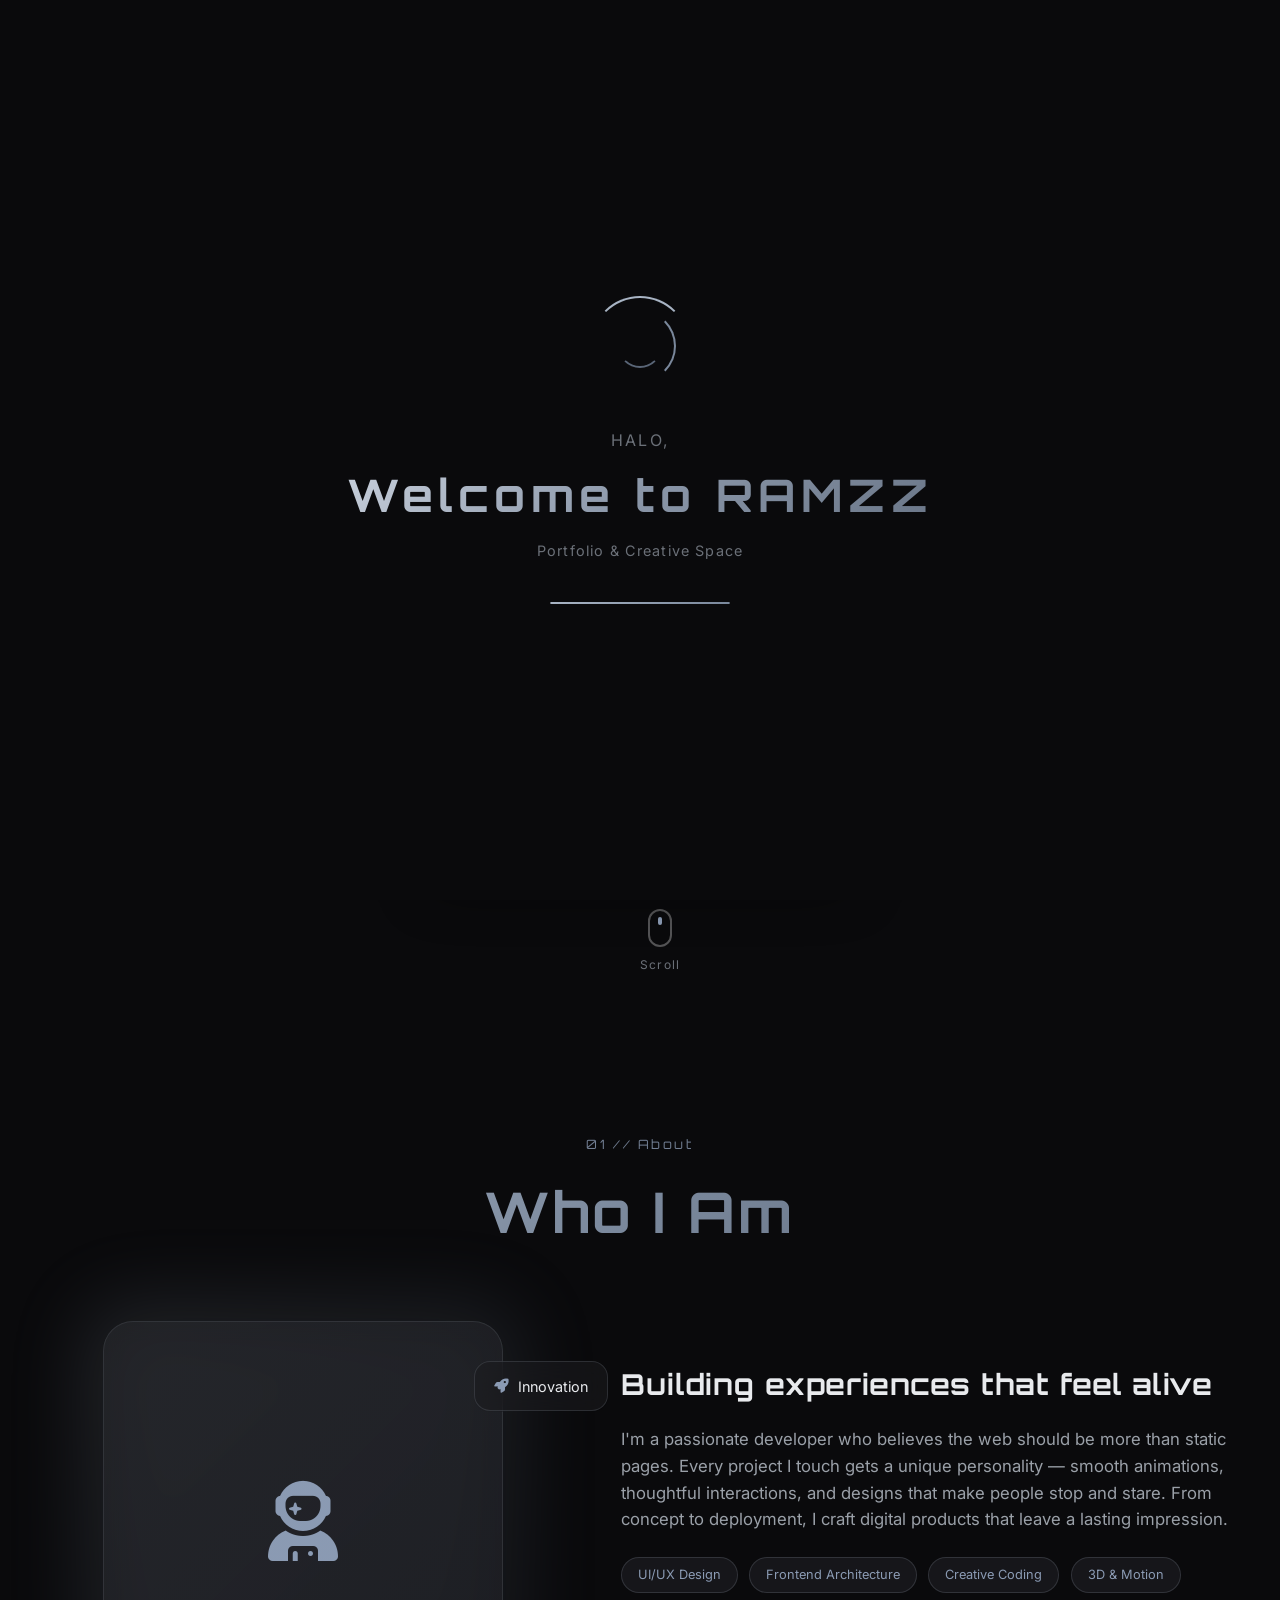
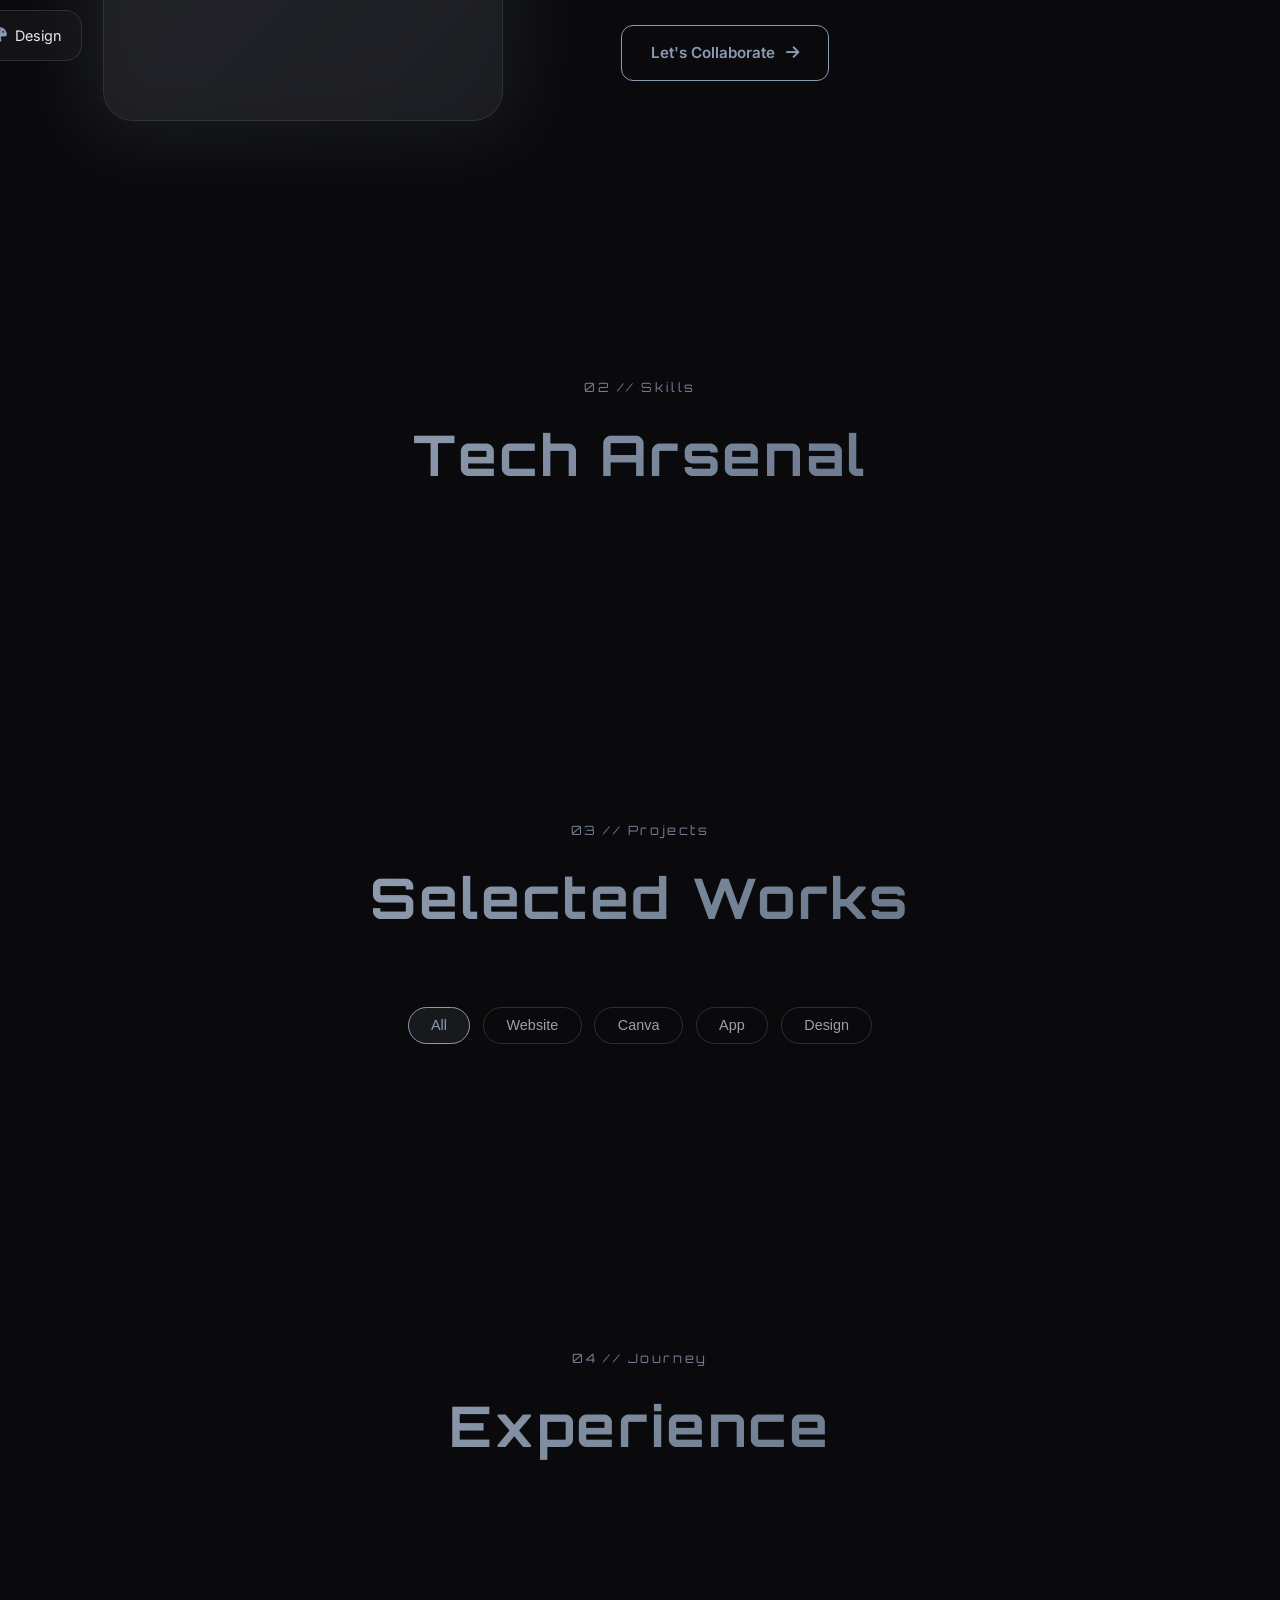
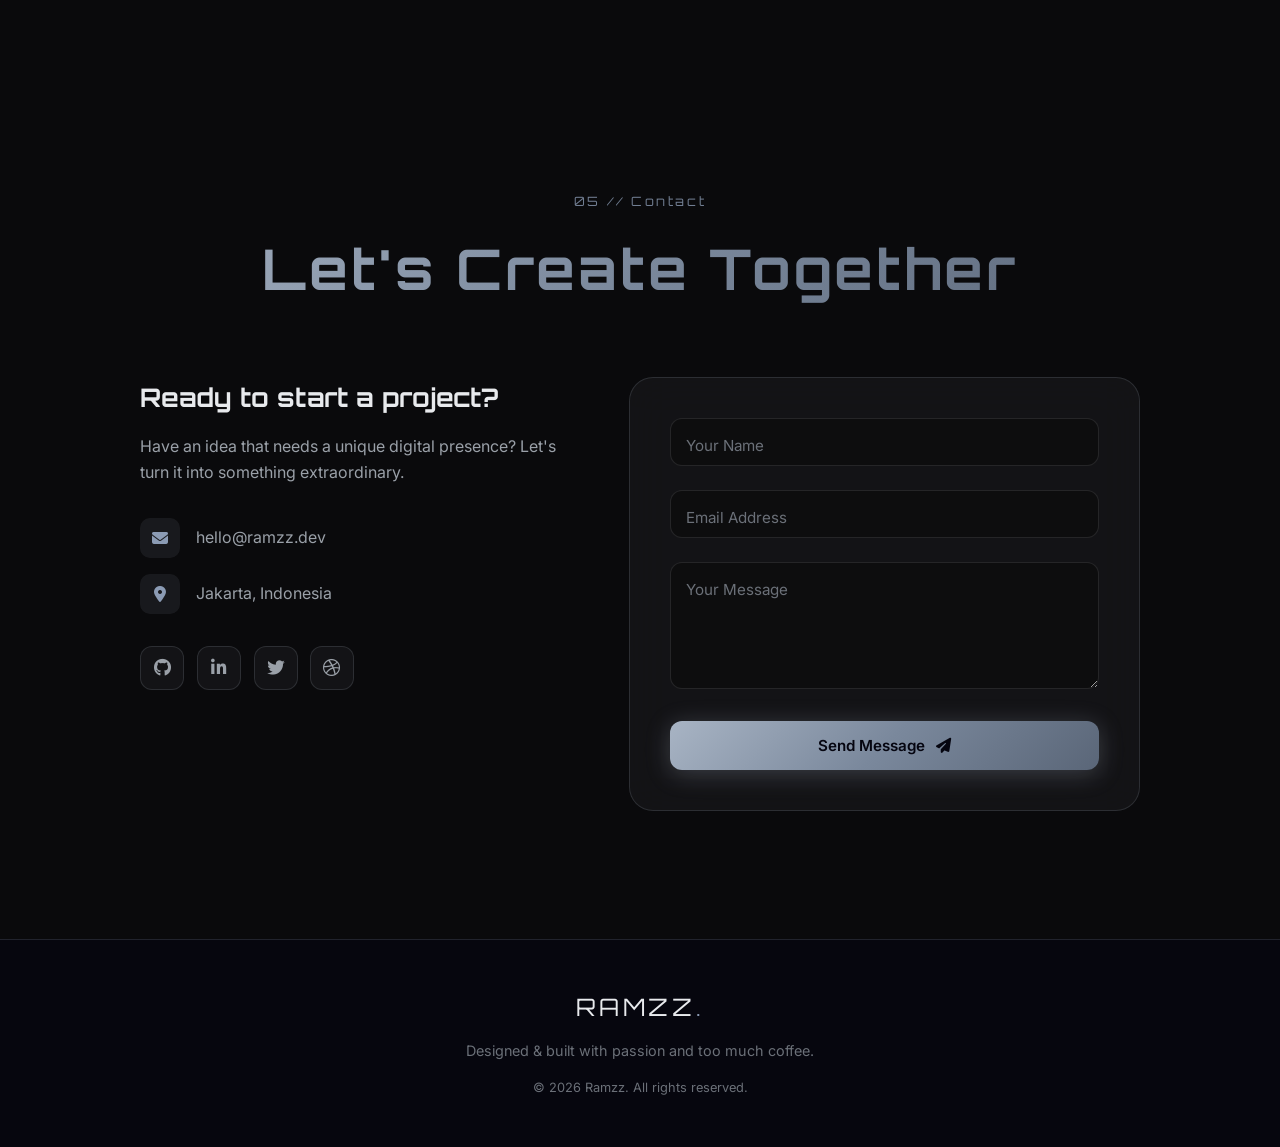
==== commit 073a4f5d: "Add files via upload" ====
--- a/index.html
+++ b/index.html
@@ -191,7 +191,8 @@
     </div>
     <div class="project-filters">
       <button class="filter-btn active" data-filter="all">All</button>
-      <button class="filter-btn" data-filter="web">Web</button>
+      <button class="filter-btn" data-filter="web">Website</button>
+      <button class="filter-btn" data-filter="canva">Canva</button>
       <button class="filter-btn" data-filter="app">App</button>
       <button class="filter-btn" data-filter="design">Design</button>
     </div>
@@ -267,24 +268,30 @@
       <p class="copyright">© 2026 Ramzz. All rights reserved.</p>
     </div>
   </footer>
-  <!-- Favorite Song -->
-  <div class="fav-song" id="favSong">
-    <div class="fav-cover" id="musicToggle" title="Play / Pause">
-      <div class="fav-cover-art">
-        <i class="fas fa-music"></i>
-      </div>
-      <div class="fav-play-overlay">
-        <i class="fas fa-play" id="musicIcon"></i>
-      </div>
-      <div class="fav-vinyl" id="favVinyl"></div>
-    </div>
-    <div class="fav-meta">
-      <span class="fav-label">Favorite Song</span>
-      <span class="fav-title">About You</span>
-      <span class="fav-artist">The 1975</span>
-    </div>
-    <div class="fav-bars" id="musicBars">
-      <span></span><span></span><span></span><span></span><span></span>
+  <!-- Spotify-style Music Player -->
+  <div class="spotify-player" id="favSong">
+    <div class="sp-inner">
+      <div class="sp-cover" id="musicToggle" title="Play / Pause">
+        <img src="cover.jpg" alt="About You" class="sp-cover-img">
+        <div class="sp-play-btn">
+          <i class="fas fa-play" id="musicIcon"></i>
+        </div>
+      </div>
+      <div class="sp-info">
+        <span class="sp-label">Now Playing</span>
+        <h3 class="sp-title">About You</h3>
+        <p class="sp-artist">The 1975</p>
+        <div class="sp-progress">
+          <div class="sp-progress-bar" id="spProgress"></div>
+        </div>
+        <div class="sp-time">
+          <span id="spCurrent">0:00</span>
+          <span id="spDuration">0:00</span>
+        </div>
+      </div>
+      <div class="sp-bars" id="musicBars">
+        <span></span><span></span><span></span><span></span><span></span>
+      </div>
     </div>
   </div>
   <audio id="bgMusic" loop preload="metadata">
--- a/styles.css
+++ b/styles.css
@@ -1650,190 +1650,196 @@
   transition: width 0.3s ease;
 }
 
-/* ========== Favorite Song Card ========== */
-.fav-song {
+
+
+
+/* ========== Spotify-style Player (center bottom) ========== */
+.spotify-player {
   position: fixed;
-  bottom: 1.5rem;
-  left: 1.5rem;
+  bottom: 1.8rem;
+  left: 50%;
+  transform: translateX(-50%);
   z-index: 900;
+  width: min(420px, calc(100vw - 2rem));
+}
+
+.sp-inner {
   display: flex;
   align-items: center;
   gap: 1rem;
-  padding: 0.7rem 1.2rem 0.7rem 0.7rem;
-  background: rgba(16, 16, 18, 0.92);
-  backdrop-filter: blur(20px);
-  border: 1px solid rgba(160, 170, 185, 0.18);
-  border-radius: 18px;
-  box-shadow: 0 12px 40px rgba(0, 0, 0, 0.5);
+  padding: 0.85rem 1.2rem 0.85rem 0.85rem;
+  background: rgba(14, 14, 16, 0.95);
+  backdrop-filter: blur(24px);
+  border: 1px solid rgba(160, 170, 185, 0.2);
+  border-radius: 20px;
+  box-shadow: 0 16px 50px rgba(0, 0, 0, 0.55), 0 0 0 1px rgba(255,255,255,0.03);
   transition: all 0.35s cubic-bezier(0.16, 1, 0.3, 1);
-  max-width: 280px;
-}
-
-.fav-song:hover {
-  border-color: rgba(160, 170, 185, 0.35);
-  transform: translateY(-3px);
-  box-shadow: 0 16px 48px rgba(0, 0, 0, 0.55);
-}
-
-.fav-song.playing {
+}
+
+.spotify-player.playing .sp-inner {
   border-color: rgba(168, 180, 196, 0.35);
-}
-
-.fav-cover {
-  position: relative;
-  width: 56px;
-  height: 56px;
+  box-shadow: 0 20px 60px rgba(0, 0, 0, 0.6), 0 0 40px rgba(160, 170, 185, 0.08);
+}
+
+.sp-cover {
+  position: relative;
+  width: 72px;
+  height: 72px;
   flex-shrink: 0;
-  cursor: pointer;
   border-radius: 12px;
   overflow: hidden;
-}
-
-.fav-cover-art {
+  cursor: pointer;
+  box-shadow: 0 4px 16px rgba(0,0,0,0.4);
+}
+
+.sp-cover-img {
   width: 100%;
   height: 100%;
-  background: linear-gradient(145deg, #2a2a32 0%, #1a1a20 50%, #121218 100%);
-  display: flex;
-  align-items: center;
-  justify-content: center;
-  font-size: 1.3rem;
-  color: #8a96a8;
-  border-radius: 12px;
-  position: relative;
-  z-index: 1;
-  transition: transform 0.4s ease;
-}
-
-.fav-song.playing .fav-cover-art {
-  transform: scale(0.85);
-  border-radius: 50%;
-}
-
-.fav-play-overlay {
+  object-fit: cover;
+  display: block;
+  transition: transform 0.4s ease, filter 0.3s;
+}
+
+.spotify-player.playing .sp-cover-img {
+  filter: brightness(0.7);
+}
+
+.sp-play-btn {
   position: absolute;
   inset: 0;
-  background: rgba(0, 0, 0, 0.45);
   display: flex;
   align-items: center;
   justify-content: center;
-  z-index: 3;
+  background: rgba(0, 0, 0, 0.4);
+  color: #fff;
+  font-size: 1.2rem;
   opacity: 0;
   transition: opacity 0.25s;
-  border-radius: 12px;
-  color: #e8eaed;
-  font-size: 1rem;
-}
-
-.fav-cover:hover .fav-play-overlay {
+}
+
+.sp-cover:hover .sp-play-btn,
+.spotify-player:not(.playing) .sp-play-btn {
   opacity: 1;
 }
 
-.fav-song.playing .fav-play-overlay {
+.spotify-player.playing .sp-cover:not(:hover) .sp-play-btn {
   opacity: 0;
 }
 
-.fav-cover:hover.playing .fav-play-overlay,
-.fav-song.playing .fav-cover:hover .fav-play-overlay {
-  opacity: 1;
-}
-
-.fav-vinyl {
-  position: absolute;
-  top: 50%;
-  left: 50%;
-  width: 52px;
-  height: 52px;
-  margin: -26px 0 0 -26px;
-  border-radius: 50%;
-  background: radial-gradient(circle at center, #1a1a1e 0%, #1a1a1e 28%, #333 30%, #222 32%, #333 45%, #111 48%, #333 70%, #0a0a0c 100%);
-  z-index: 0;
-  opacity: 0;
-  transform: scale(0.5);
-  transition: all 0.4s ease;
-  pointer-events: none;
-}
-
-.fav-song.playing .fav-vinyl {
-  opacity: 1;
-  transform: scale(1) translateX(18px);
-  animation: vinylSpin 3s linear infinite;
-}
-
-@keyframes vinylSpin {
-  to { transform: scale(1) translateX(18px) rotate(360deg); }
-}
-
-.fav-meta {
-  display: flex;
-  flex-direction: column;
+.sp-info {
+  flex: 1;
   min-width: 0;
-  flex: 1;
-}
-
-.fav-label {
+}
+
+.sp-label {
   font-size: 0.65rem;
   text-transform: uppercase;
-  letter-spacing: 0.12em;
+  letter-spacing: 0.14em;
   color: #6b7078;
-  margin-bottom: 0.15rem;
-}
-
-.fav-title {
-  font-size: 0.9rem;
-  font-weight: 600;
+}
+
+.sp-title {
+  font-size: 1.05rem;
+  font-weight: 700;
   color: #e8eaed;
+  margin: 0.15rem 0 0;
   white-space: nowrap;
   overflow: hidden;
   text-overflow: ellipsis;
 }
 
-.fav-artist {
-  font-size: 0.75rem;
+.sp-artist {
+  font-size: 0.8rem;
   color: #8a90a0;
-}
-
-.fav-bars {
+  margin: 0;
+}
+
+.sp-progress {
+  height: 3px;
+  background: rgba(255,255,255,0.1);
+  border-radius: 2px;
+  margin-top: 0.7rem;
+  overflow: hidden;
+  cursor: pointer;
+}
+
+.sp-progress-bar {
+  height: 100%;
+  width: 0%;
+  background: linear-gradient(90deg, #a8b4c4, #c8d0dc);
+  border-radius: 2px;
+  transition: width 0.15s linear;
+}
+
+.sp-time {
+  display: flex;
+  justify-content: space-between;
+  font-size: 0.65rem;
+  color: #6b7078;
+  margin-top: 0.3rem;
+}
+
+.sp-bars {
   display: flex;
   align-items: flex-end;
-  gap: 2.5px;
-  height: 16px;
-  opacity: 0.35;
-  margin-left: 0.2rem;
-}
-
-.fav-song.playing .fav-bars {
+  gap: 3px;
+  height: 22px;
+  opacity: 0.3;
+}
+
+.spotify-player.playing .sp-bars {
   opacity: 1;
 }
 
-.fav-bars span {
-  width: 2.5px;
+.sp-bars span {
+  width: 3px;
   background: #a8b4c4;
   border-radius: 2px;
-  height: 4px;
-}
-
-.fav-song.playing .fav-bars span {
+  height: 5px;
+}
+
+.spotify-player.playing .sp-bars span {
   animation: barPulse 0.7s ease-in-out infinite alternate;
 }
 
-.fav-song.playing .fav-bars span:nth-child(1) { animation-delay: 0s; }
-.fav-song.playing .fav-bars span:nth-child(2) { animation-delay: 0.1s; }
-.fav-song.playing .fav-bars span:nth-child(3) { animation-delay: 0.2s; height: 10px; }
-.fav-song.playing .fav-bars span:nth-child(4) { animation-delay: 0.3s; }
-.fav-song.playing .fav-bars span:nth-child(5) { animation-delay: 0.15s; height: 8px; }
+.spotify-player.playing .sp-bars span:nth-child(1) { animation-delay: 0s; }
+.spotify-player.playing .sp-bars span:nth-child(2) { animation-delay: 0.1s; }
+.spotify-player.playing .sp-bars span:nth-child(3) { animation-delay: 0.2s; height: 12px; }
+.spotify-player.playing .sp-bars span:nth-child(4) { animation-delay: 0.3s; }
+.spotify-player.playing .sp-bars span:nth-child(5) { animation-delay: 0.15s; height: 9px; }
 
 @keyframes barPulse {
-  from { height: 3px; }
-  to { height: 14px; }
+  from { height: 4px; }
+  to { height: 18px; }
 }
 
 @media (max-width: 480px) {
-  .fav-song {
+  .spotify-player {
     bottom: 1rem;
-    left: 1rem;
-    padding: 0.55rem 0.9rem 0.55rem 0.55rem;
-    max-width: 220px;
+    width: calc(100vw - 1.5rem);
   }
-  .fav-cover { width: 46px; height: 46px; }
-  .fav-title { font-size: 0.8rem; }
-}
+  .sp-cover { width: 58px; height: 58px; }
+  .sp-title { font-size: 0.95rem; }
+  .sp-bars { display: none; }
+}
+
+/* Project card link style */
+.project-card a.project-link-wrap {
+  text-decoration: none;
+  color: inherit;
+  display: block;
+}
+
+.project-card .project-open {
+  display: inline-flex;
+  align-items: center;
+  gap: 0.4rem;
+  margin-top: 0.8rem;
+  font-size: 0.8rem;
+  color: #a8b4c4;
+  transition: color 0.2s;
+}
+
+.project-card:hover .project-open {
+  color: #e8eaed;
+}
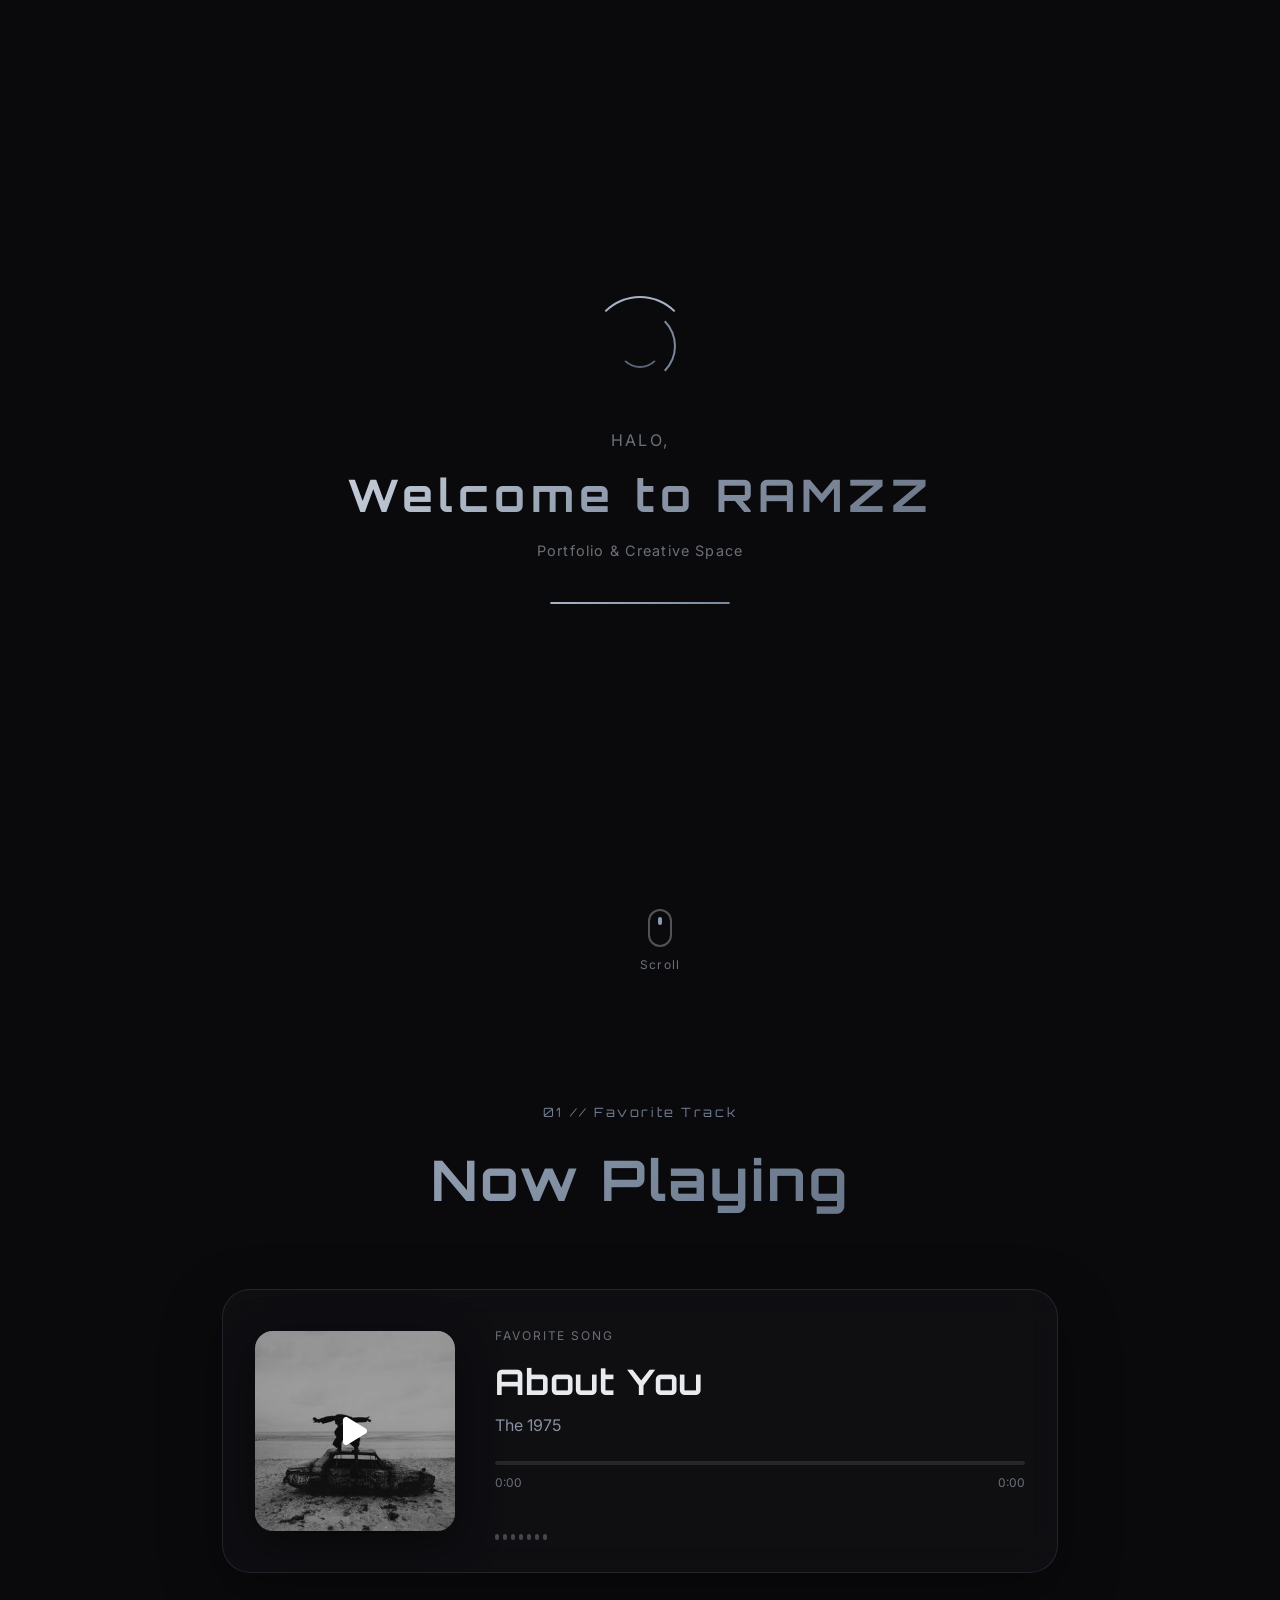
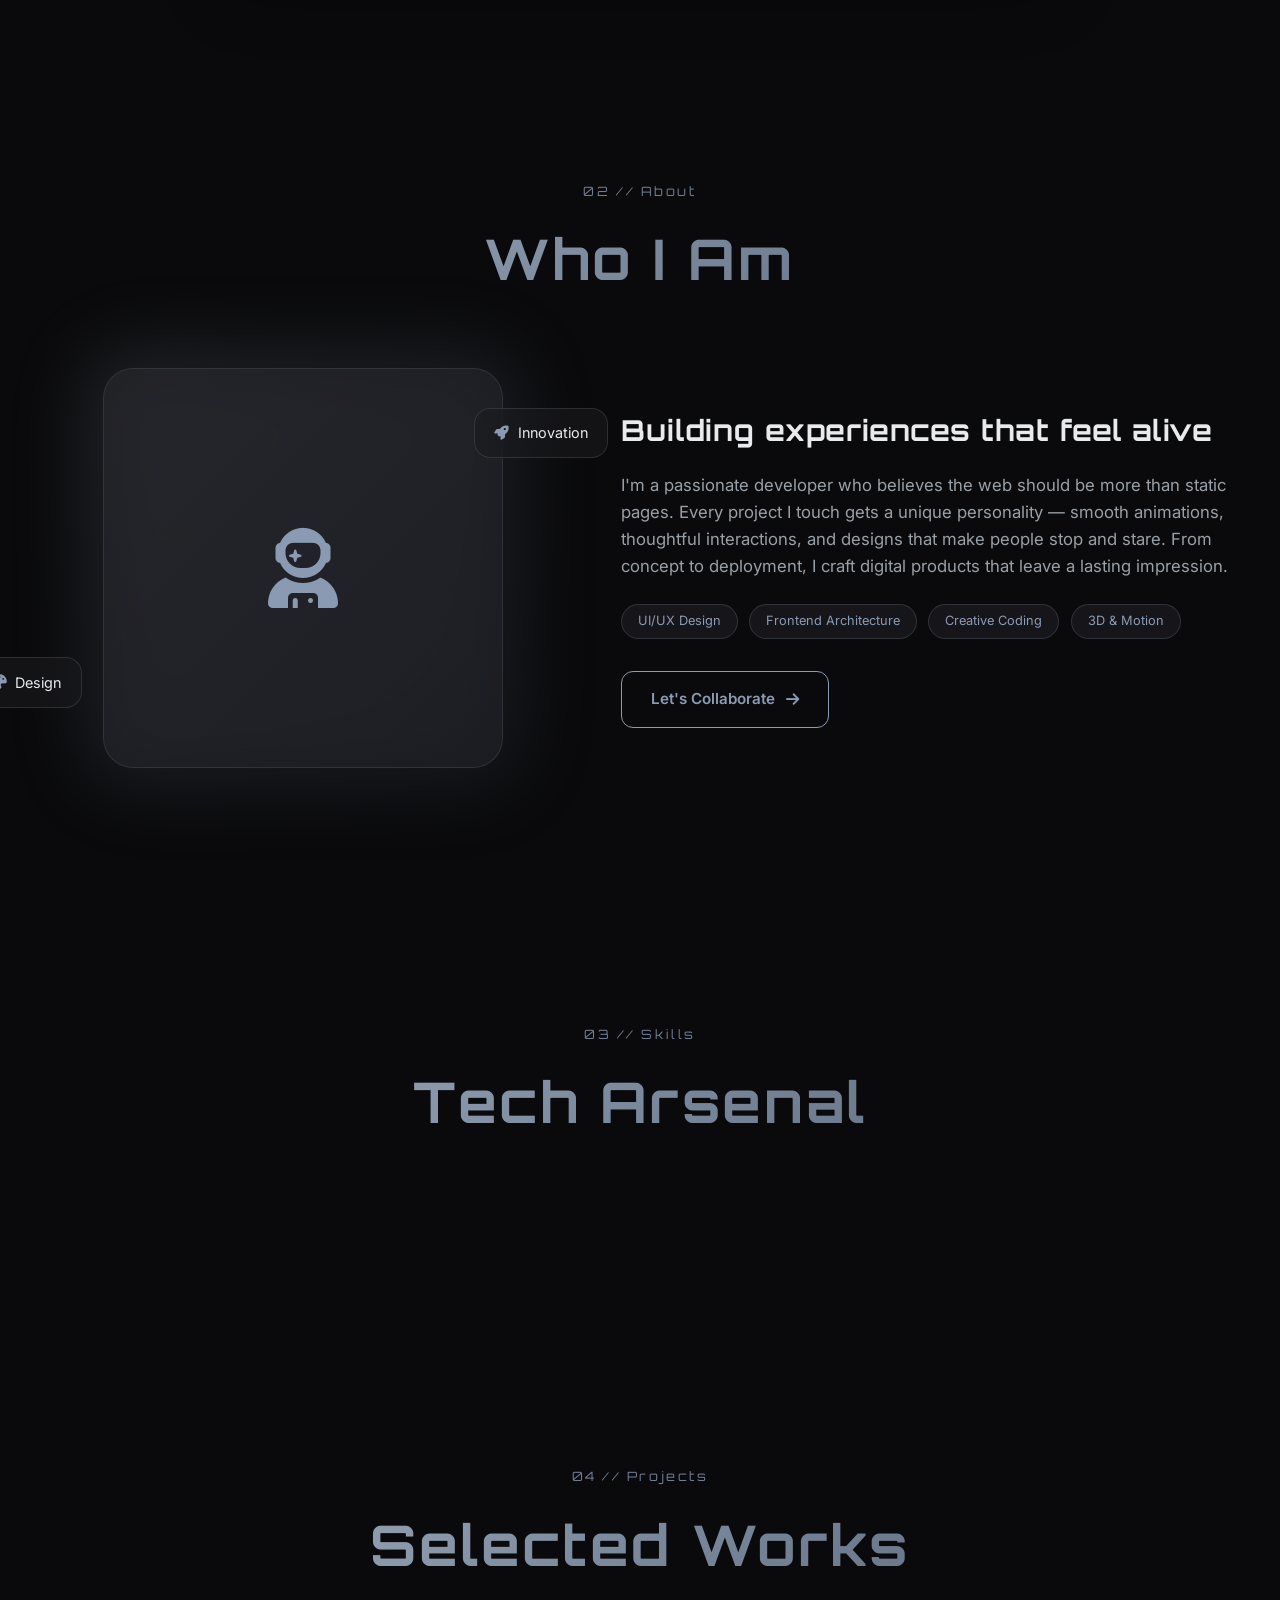
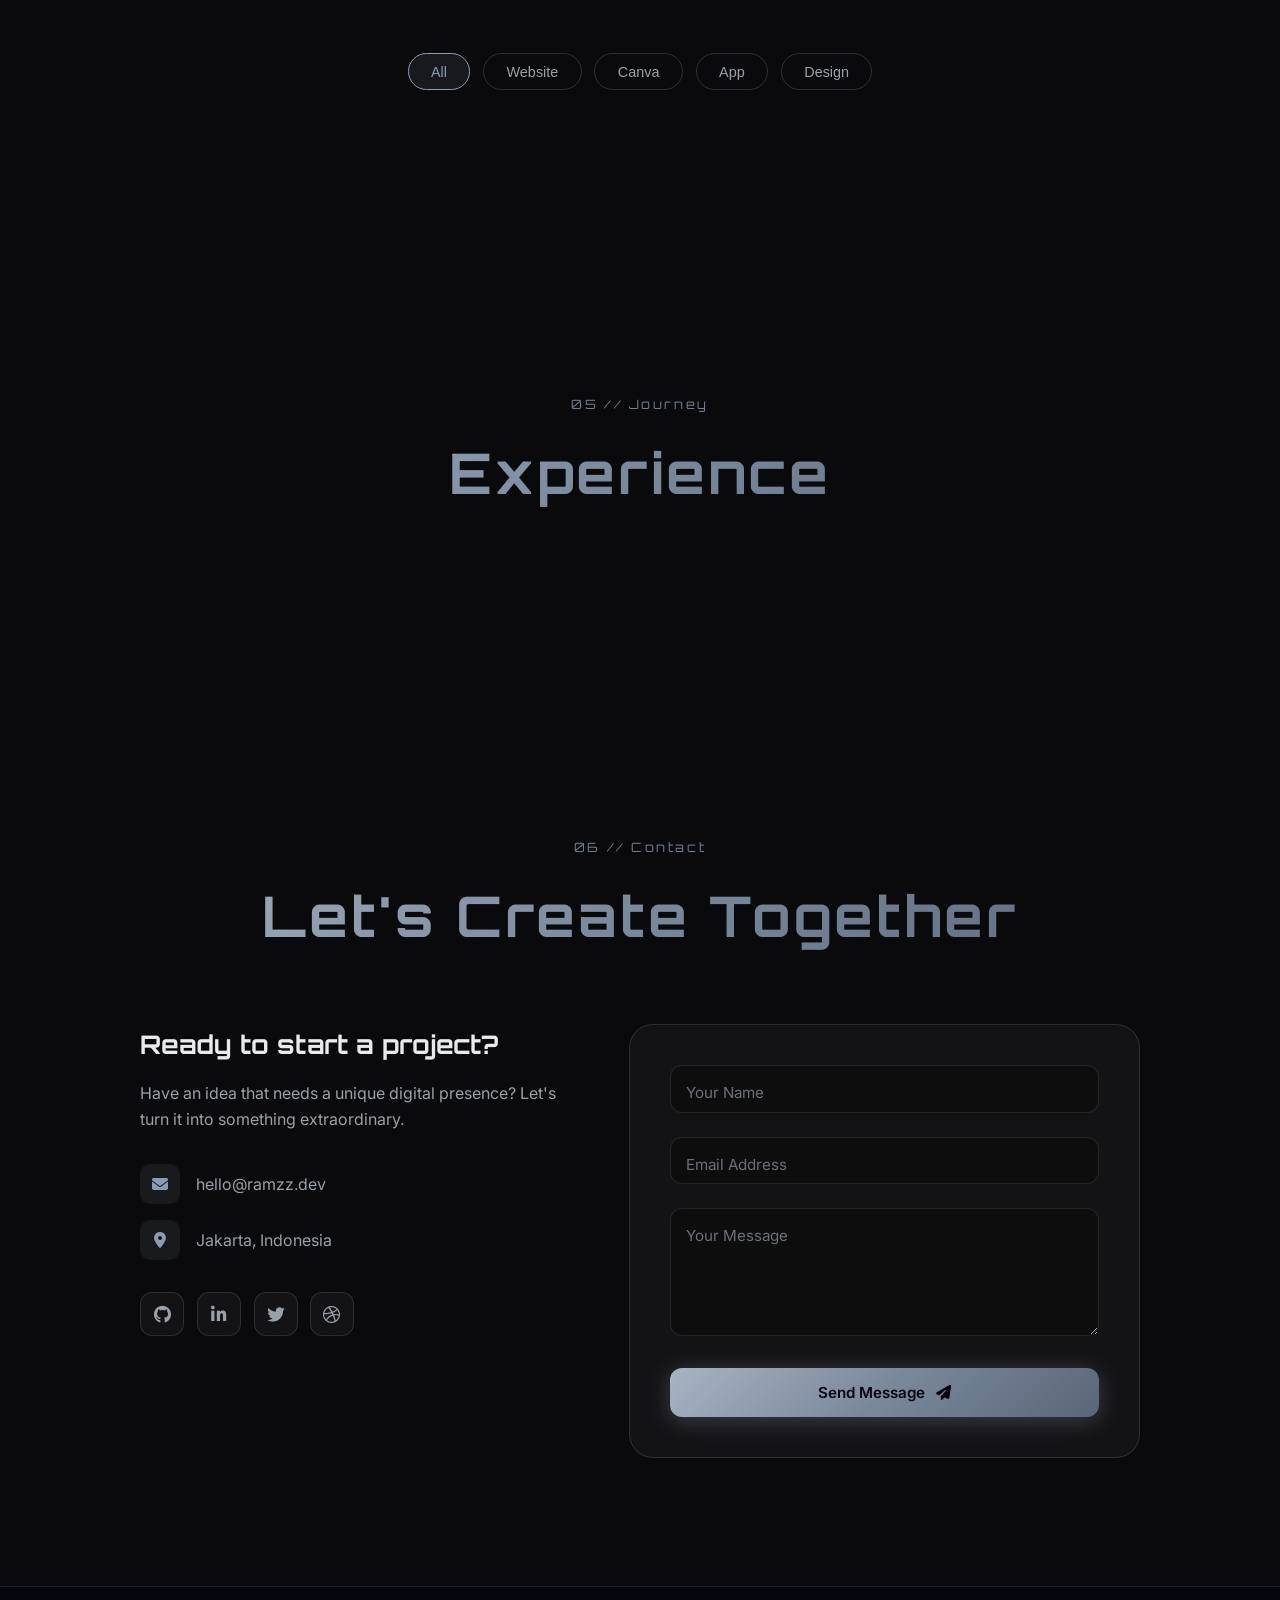
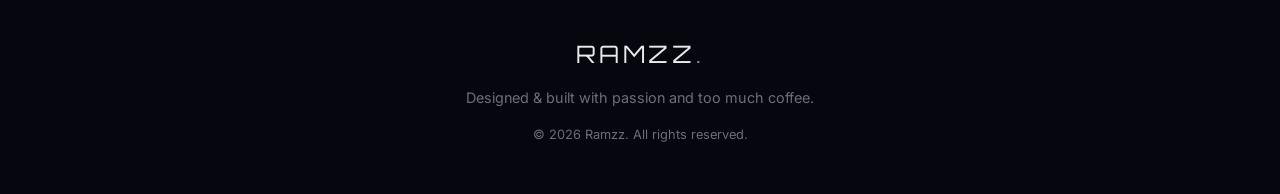
==== commit 51c43a8a: "Add files via upload" ====
--- a/index.html
+++ b/index.html
@@ -45,6 +45,7 @@
     </div>
     <ul class="nav-links">
       <li><a href="#home" class="nav-link active">Home</a></li>
+      <li><a href="#music" class="nav-link">Music</a></li>
       <li><a href="#about" class="nav-link">About</a></li>
       <li><a href="#skills" class="nav-link">Skills</a></li>
       <li><a href="#projects" class="nav-link">Projects</a></li>
@@ -64,6 +65,7 @@
   <!-- Mobile Menu -->
   <div class="mobile-menu" id="mobileMenu">
     <a href="#home" class="mobile-link">Home</a>
+    <a href="#music" class="mobile-link">Music</a>
     <a href="#about" class="mobile-link">About</a>
     <a href="#skills" class="mobile-link">Skills</a>
     <a href="#projects" class="mobile-link">Projects</a>
@@ -127,10 +129,46 @@
     </div>
   </section>
 
+
+  <!-- Music Section -->
+  <section id="music" class="music-section">
+    <div class="section-header">
+      <span class="section-tag">01 // Favorite Track</span>
+      <h2 class="section-title">Now Playing</h2>
+    </div>
+    <div class="music-card" id="favSong">
+      <div class="music-card-cover" id="musicToggle" title="Play / Pause">
+        <img src="cover.jpg" alt="About You" class="music-card-img">
+        <div class="music-card-play">
+          <i class="fas fa-play" id="musicIcon"></i>
+        </div>
+        <div class="music-card-glow"></div>
+      </div>
+      <div class="music-card-body">
+        <span class="music-card-label">Favorite Song</span>
+        <h3 class="music-card-title">About You</h3>
+        <p class="music-card-artist">The 1975</p>
+        <div class="music-card-progress" id="spProgressWrap">
+          <div class="music-card-bar" id="spProgress"></div>
+        </div>
+        <div class="music-card-time">
+          <span id="spCurrent">0:00</span>
+          <span id="spDuration">0:00</span>
+        </div>
+        <div class="music-card-bars" id="musicBars">
+          <span></span><span></span><span></span><span></span><span></span><span></span><span></span>
+        </div>
+      </div>
+    </div>
+  </section>
+  <audio id="bgMusic" loop preload="metadata">
+    <source src="about-you.mp3" type="audio/mpeg">
+  </audio>
+
   <!-- About Section -->
   <section id="about" class="about">
     <div class="section-header">
-      <span class="section-tag">01 // About</span>
+      <span class="section-tag">02 // About</span>
       <h2 class="section-title">Who I Am</h2>
     </div>
     <div class="about-grid">
@@ -175,7 +213,7 @@
   <!-- Skills Section -->
   <section id="skills" class="skills">
     <div class="section-header">
-      <span class="section-tag">02 // Skills</span>
+      <span class="section-tag">03 // Skills</span>
       <h2 class="section-title">Tech Arsenal</h2>
     </div>
     <div class="skills-orbit" id="skillsContainer">
@@ -186,7 +224,7 @@
   <!-- Projects Section -->
   <section id="projects" class="projects">
     <div class="section-header">
-      <span class="section-tag">03 // Projects</span>
+      <span class="section-tag">04 // Projects</span>
       <h2 class="section-title">Selected Works</h2>
     </div>
     <div class="project-filters">
@@ -204,7 +242,7 @@
   <!-- Experience Section -->
   <section id="experience" class="experience">
     <div class="section-header">
-      <span class="section-tag">04 // Journey</span>
+      <span class="section-tag">05 // Journey</span>
       <h2 class="section-title">Experience</h2>
     </div>
     <div class="timeline" id="timeline">
@@ -215,7 +253,7 @@
   <!-- Contact Section -->
   <section id="contact" class="contact">
     <div class="section-header">
-      <span class="section-tag">05 // Contact</span>
+      <span class="section-tag">06 // Contact</span>
       <h2 class="section-title">Let's Create Together</h2>
     </div>
     <div class="contact-wrapper">
@@ -267,37 +305,6 @@
       <p>Designed & built with passion and too much coffee.</p>
       <p class="copyright">© 2026 Ramzz. All rights reserved.</p>
     </div>
-  </footer>
-  <!-- Spotify-style Music Player -->
-  <div class="spotify-player" id="favSong">
-    <div class="sp-inner">
-      <div class="sp-cover" id="musicToggle" title="Play / Pause">
-        <img src="cover.jpg" alt="About You" class="sp-cover-img">
-        <div class="sp-play-btn">
-          <i class="fas fa-play" id="musicIcon"></i>
-        </div>
-      </div>
-      <div class="sp-info">
-        <span class="sp-label">Now Playing</span>
-        <h3 class="sp-title">About You</h3>
-        <p class="sp-artist">The 1975</p>
-        <div class="sp-progress">
-          <div class="sp-progress-bar" id="spProgress"></div>
-        </div>
-        <div class="sp-time">
-          <span id="spCurrent">0:00</span>
-          <span id="spDuration">0:00</span>
-        </div>
-      </div>
-      <div class="sp-bars" id="musicBars">
-        <span></span><span></span><span></span><span></span><span></span>
-      </div>
-    </div>
-  </div>
-  <audio id="bgMusic" loop preload="metadata">
-    <source src="about-you.mp3" type="audio/mpeg">
-  </audio>
-
-<script src="script.js"></script>
+  </footer><script src="script.js"></script>
 </body>
 </html>
--- a/styles.css
+++ b/styles.css
@@ -98,8 +98,9 @@
   display: flex;
   align-items: center;
   justify-content: space-between;
-  padding: 1.2rem 3rem;
-  background: rgba(5, 5, 16, 0.7);
+  gap: 1.5rem;
+  padding: 0.9rem 2.5rem;
+  background: rgba(10, 10, 12, 0.85);
   backdrop-filter: blur(20px);
   border-bottom: 1px solid var(--border-glow);
   transition: var(--transition);
@@ -114,6 +115,8 @@
   display: flex;
   align-items: center;
   gap: 0.3rem;
+  flex-shrink: 0;
+  z-index: 2;
 }
 
 .logo-text {
@@ -143,7 +146,11 @@
 .nav-links {
   display: flex;
   list-style: none;
-  gap: 2.5rem;
+  gap: 1.8rem;
+  flex: 1;
+  justify-content: center;
+  margin: 0;
+  padding: 0;
 }
 
 .nav-link {
@@ -180,7 +187,9 @@
 .nav-actions {
   display: flex;
   align-items: center;
-  gap: 1rem;
+  gap: 0.8rem;
+  flex-shrink: 0;
+  margin-left: auto;
 }
 
 .admin-btn {
@@ -1653,177 +1662,201 @@
 
 
 
-/* ========== Spotify-style Player (center bottom) ========== */
-.spotify-player {
-  position: fixed;
-  bottom: 1.8rem;
-  left: 50%;
-  transform: translateX(-50%);
-  z-index: 900;
-  width: min(420px, calc(100vw - 2rem));
-}
-
-.sp-inner {
-  display: flex;
-  align-items: center;
-  gap: 1rem;
-  padding: 0.85rem 1.2rem 0.85rem 0.85rem;
-  background: rgba(14, 14, 16, 0.95);
-  backdrop-filter: blur(24px);
-  border: 1px solid rgba(160, 170, 185, 0.2);
-  border-radius: 20px;
-  box-shadow: 0 16px 50px rgba(0, 0, 0, 0.55), 0 0 0 1px rgba(255,255,255,0.03);
-  transition: all 0.35s cubic-bezier(0.16, 1, 0.3, 1);
-}
-
-.spotify-player.playing .sp-inner {
+
+
+/* ========== Music Section (page section, centered) ========== */
+.music-section {
+  padding: 6rem 2rem 5rem;
+  max-width: 900px;
+  margin: 0 auto;
+  text-align: center;
+}
+
+.music-card {
+  display: flex;
+  align-items: center;
+  gap: 2.5rem;
+  text-align: left;
+  background: rgba(18, 18, 22, 0.7);
+  border: 1px solid rgba(160, 170, 185, 0.15);
+  border-radius: 28px;
+  padding: 2rem;
+  margin-top: 1rem;
+  backdrop-filter: blur(16px);
+  box-shadow: 0 20px 60px rgba(0, 0, 0, 0.35);
+  transition: border-color 0.35s, box-shadow 0.35s;
+}
+
+.music-card.playing {
   border-color: rgba(168, 180, 196, 0.35);
-  box-shadow: 0 20px 60px rgba(0, 0, 0, 0.6), 0 0 40px rgba(160, 170, 185, 0.08);
-}
-
-.sp-cover {
-  position: relative;
-  width: 72px;
-  height: 72px;
+  box-shadow: 0 24px 70px rgba(0, 0, 0, 0.45), 0 0 50px rgba(160, 170, 185, 0.06);
+}
+
+.music-card-cover {
+  position: relative;
+  width: 200px;
+  height: 200px;
   flex-shrink: 0;
-  border-radius: 12px;
+  border-radius: 18px;
   overflow: hidden;
   cursor: pointer;
-  box-shadow: 0 4px 16px rgba(0,0,0,0.4);
-}
-
-.sp-cover-img {
+  box-shadow: 0 12px 40px rgba(0, 0, 0, 0.5);
+}
+
+.music-card-img {
   width: 100%;
   height: 100%;
   object-fit: cover;
   display: block;
-  transition: transform 0.4s ease, filter 0.3s;
-}
-
-.spotify-player.playing .sp-cover-img {
-  filter: brightness(0.7);
-}
-
-.sp-play-btn {
+  transition: transform 0.5s ease, filter 0.3s;
+}
+
+.music-card.playing .music-card-img {
+  transform: scale(1.05);
+  filter: brightness(0.75);
+}
+
+.music-card-play {
   position: absolute;
   inset: 0;
   display: flex;
   align-items: center;
   justify-content: center;
-  background: rgba(0, 0, 0, 0.4);
+  background: rgba(0, 0, 0, 0.35);
   color: #fff;
-  font-size: 1.2rem;
+  font-size: 2rem;
   opacity: 0;
-  transition: opacity 0.25s;
-}
-
-.sp-cover:hover .sp-play-btn,
-.spotify-player:not(.playing) .sp-play-btn {
+  transition: opacity 0.3s;
+}
+
+.music-card-cover:hover .music-card-play,
+.music-card:not(.playing) .music-card-play {
   opacity: 1;
 }
 
-.spotify-player.playing .sp-cover:not(:hover) .sp-play-btn {
+.music-card.playing .music-card-cover:not(:hover) .music-card-play {
   opacity: 0;
 }
 
-.sp-info {
+.music-card-glow {
+  position: absolute;
+  inset: -30%;
+  background: radial-gradient(circle, rgba(168,180,196,0.2), transparent 70%);
+  opacity: 0;
+  pointer-events: none;
+  transition: opacity 0.4s;
+  z-index: -1;
+}
+
+.music-card.playing .music-card-glow {
+  opacity: 1;
+}
+
+.music-card-body {
   flex: 1;
   min-width: 0;
 }
 
-.sp-label {
-  font-size: 0.65rem;
+.music-card-label {
+  font-size: 0.75rem;
   text-transform: uppercase;
-  letter-spacing: 0.14em;
+  letter-spacing: 0.16em;
   color: #6b7078;
 }
 
-.sp-title {
-  font-size: 1.05rem;
+.music-card-title {
+  font-family: var(--font-display);
+  font-size: clamp(1.6rem, 3vw, 2.2rem);
   font-weight: 700;
   color: #e8eaed;
-  margin: 0.15rem 0 0;
-  white-space: nowrap;
-  overflow: hidden;
-  text-overflow: ellipsis;
-}
-
-.sp-artist {
-  font-size: 0.8rem;
+  margin: 0.4rem 0 0.2rem;
+  letter-spacing: 0.04em;
+}
+
+.music-card-artist {
+  font-size: 1rem;
   color: #8a90a0;
-  margin: 0;
-}
-
-.sp-progress {
-  height: 3px;
+  margin: 0 0 1.4rem;
+}
+
+.music-card-progress {
+  height: 4px;
   background: rgba(255,255,255,0.1);
-  border-radius: 2px;
-  margin-top: 0.7rem;
+  border-radius: 4px;
   overflow: hidden;
   cursor: pointer;
 }
 
-.sp-progress-bar {
+.music-card-bar {
   height: 100%;
   width: 0%;
-  background: linear-gradient(90deg, #a8b4c4, #c8d0dc);
-  border-radius: 2px;
+  background: linear-gradient(90deg, #a8b4c4, #d0d8e4);
+  border-radius: 4px;
   transition: width 0.15s linear;
 }
 
-.sp-time {
+.music-card-time {
   display: flex;
   justify-content: space-between;
-  font-size: 0.65rem;
+  font-size: 0.75rem;
   color: #6b7078;
-  margin-top: 0.3rem;
-}
-
-.sp-bars {
+  margin-top: 0.5rem;
+}
+
+.music-card-bars {
   display: flex;
   align-items: flex-end;
-  gap: 3px;
-  height: 22px;
-  opacity: 0.3;
-}
-
-.spotify-player.playing .sp-bars {
+  gap: 4px;
+  height: 28px;
+  margin-top: 1.2rem;
+  opacity: 0.35;
+}
+
+.music-card.playing .music-card-bars {
   opacity: 1;
 }
 
-.sp-bars span {
-  width: 3px;
+.music-card-bars span {
+  width: 4px;
   background: #a8b4c4;
   border-radius: 2px;
-  height: 5px;
-}
-
-.spotify-player.playing .sp-bars span {
+  height: 6px;
+}
+
+.music-card.playing .music-card-bars span {
   animation: barPulse 0.7s ease-in-out infinite alternate;
 }
 
-.spotify-player.playing .sp-bars span:nth-child(1) { animation-delay: 0s; }
-.spotify-player.playing .sp-bars span:nth-child(2) { animation-delay: 0.1s; }
-.spotify-player.playing .sp-bars span:nth-child(3) { animation-delay: 0.2s; height: 12px; }
-.spotify-player.playing .sp-bars span:nth-child(4) { animation-delay: 0.3s; }
-.spotify-player.playing .sp-bars span:nth-child(5) { animation-delay: 0.15s; height: 9px; }
+.music-card.playing .music-card-bars span:nth-child(1) { animation-delay: 0s; }
+.music-card.playing .music-card-bars span:nth-child(2) { animation-delay: 0.08s; }
+.music-card.playing .music-card-bars span:nth-child(3) { animation-delay: 0.16s; height: 14px; }
+.music-card.playing .music-card-bars span:nth-child(4) { animation-delay: 0.24s; }
+.music-card.playing .music-card-bars span:nth-child(5) { animation-delay: 0.12s; height: 18px; }
+.music-card.playing .music-card-bars span:nth-child(6) { animation-delay: 0.2s; }
+.music-card.playing .music-card-bars span:nth-child(7) { animation-delay: 0.28s; height: 10px; }
 
 @keyframes barPulse {
-  from { height: 4px; }
-  to { height: 18px; }
-}
-
-@media (max-width: 480px) {
-  .spotify-player {
-    bottom: 1rem;
-    width: calc(100vw - 1.5rem);
+  from { height: 5px; }
+  to { height: 26px; }
+}
+
+@media (max-width: 700px) {
+  .music-card {
+    flex-direction: column;
+    text-align: center;
+    padding: 1.5rem;
+    gap: 1.5rem;
   }
-  .sp-cover { width: 58px; height: 58px; }
-  .sp-title { font-size: 0.95rem; }
-  .sp-bars { display: none; }
-}
-
-/* Project card link style */
+  .music-card-cover {
+    width: 160px;
+    height: 160px;
+  }
+  .music-card-bars {
+    justify-content: center;
+  }
+}
+
+/* Project link */
 .project-card a.project-link-wrap {
   text-decoration: none;
   color: inherit;
@@ -1837,7 +1870,6 @@
   margin-top: 0.8rem;
   font-size: 0.8rem;
   color: #a8b4c4;
-  transition: color 0.2s;
 }
 
 .project-card:hover .project-open {
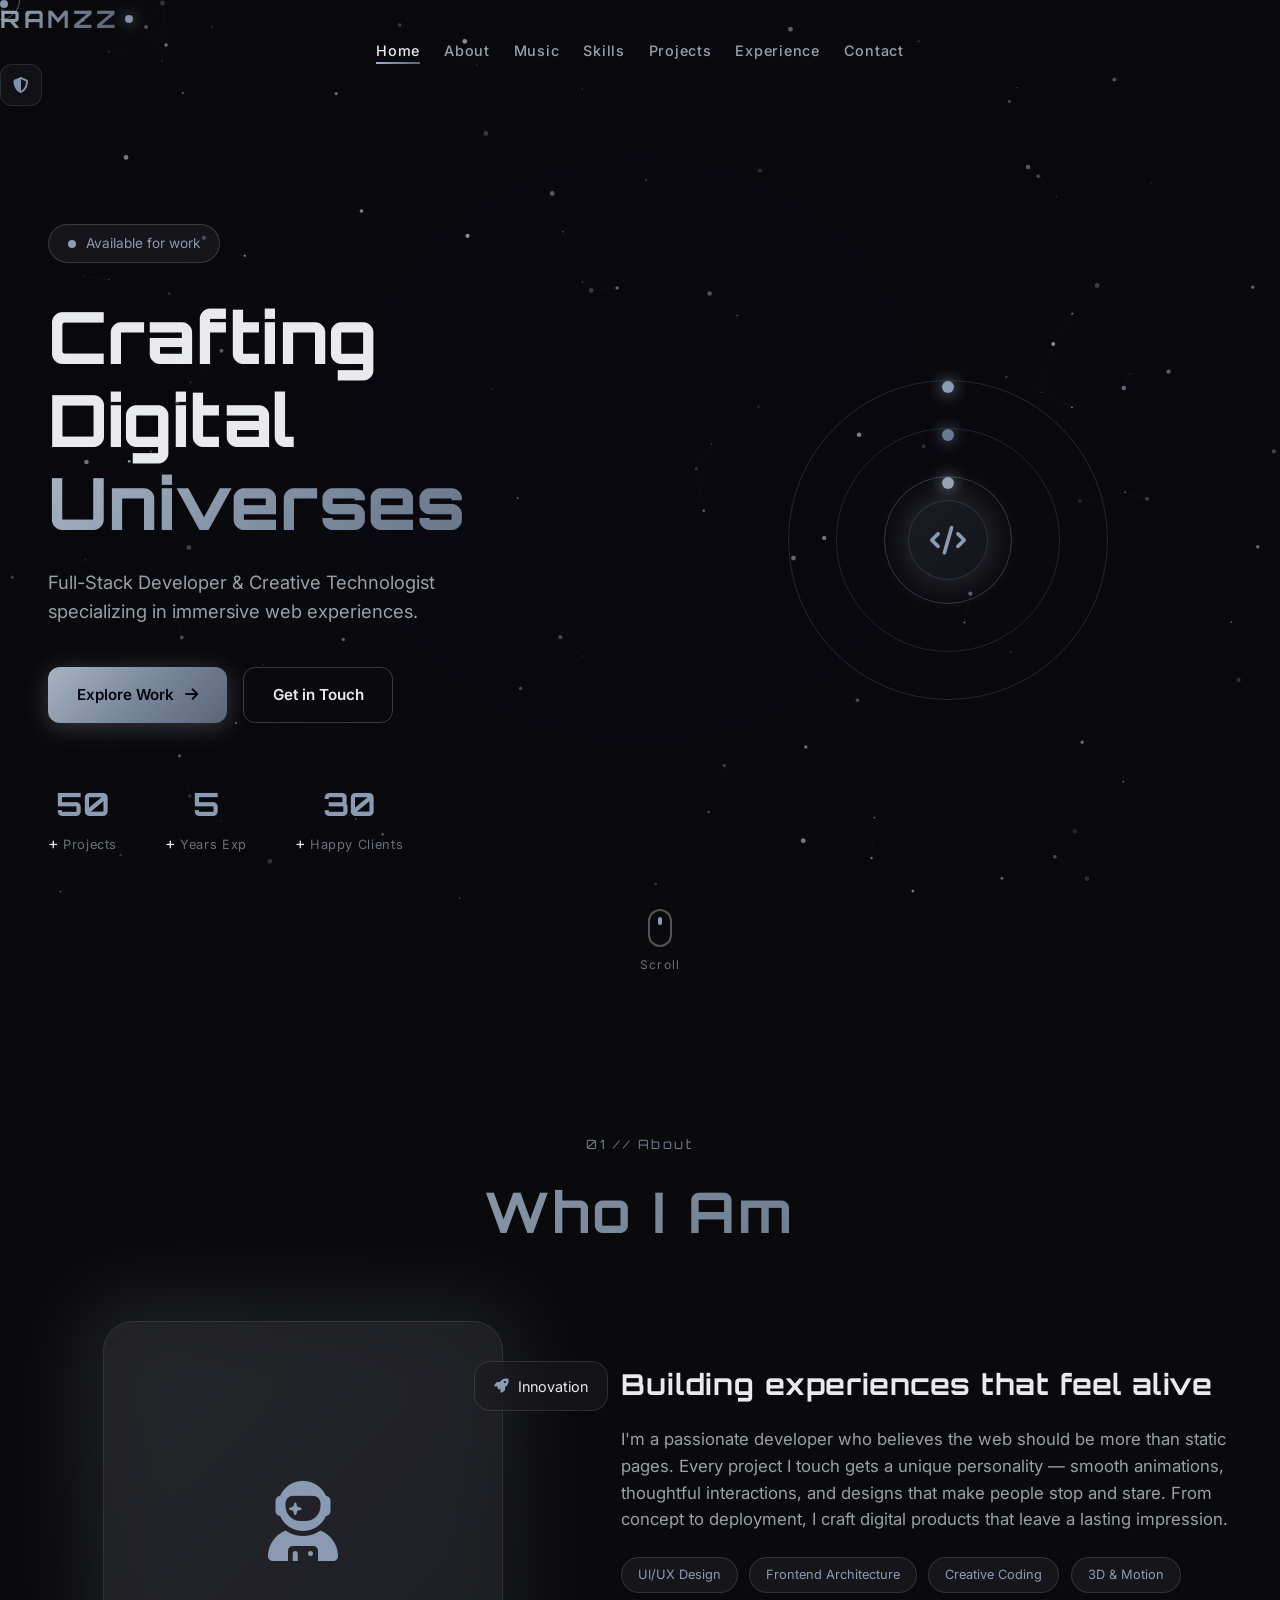
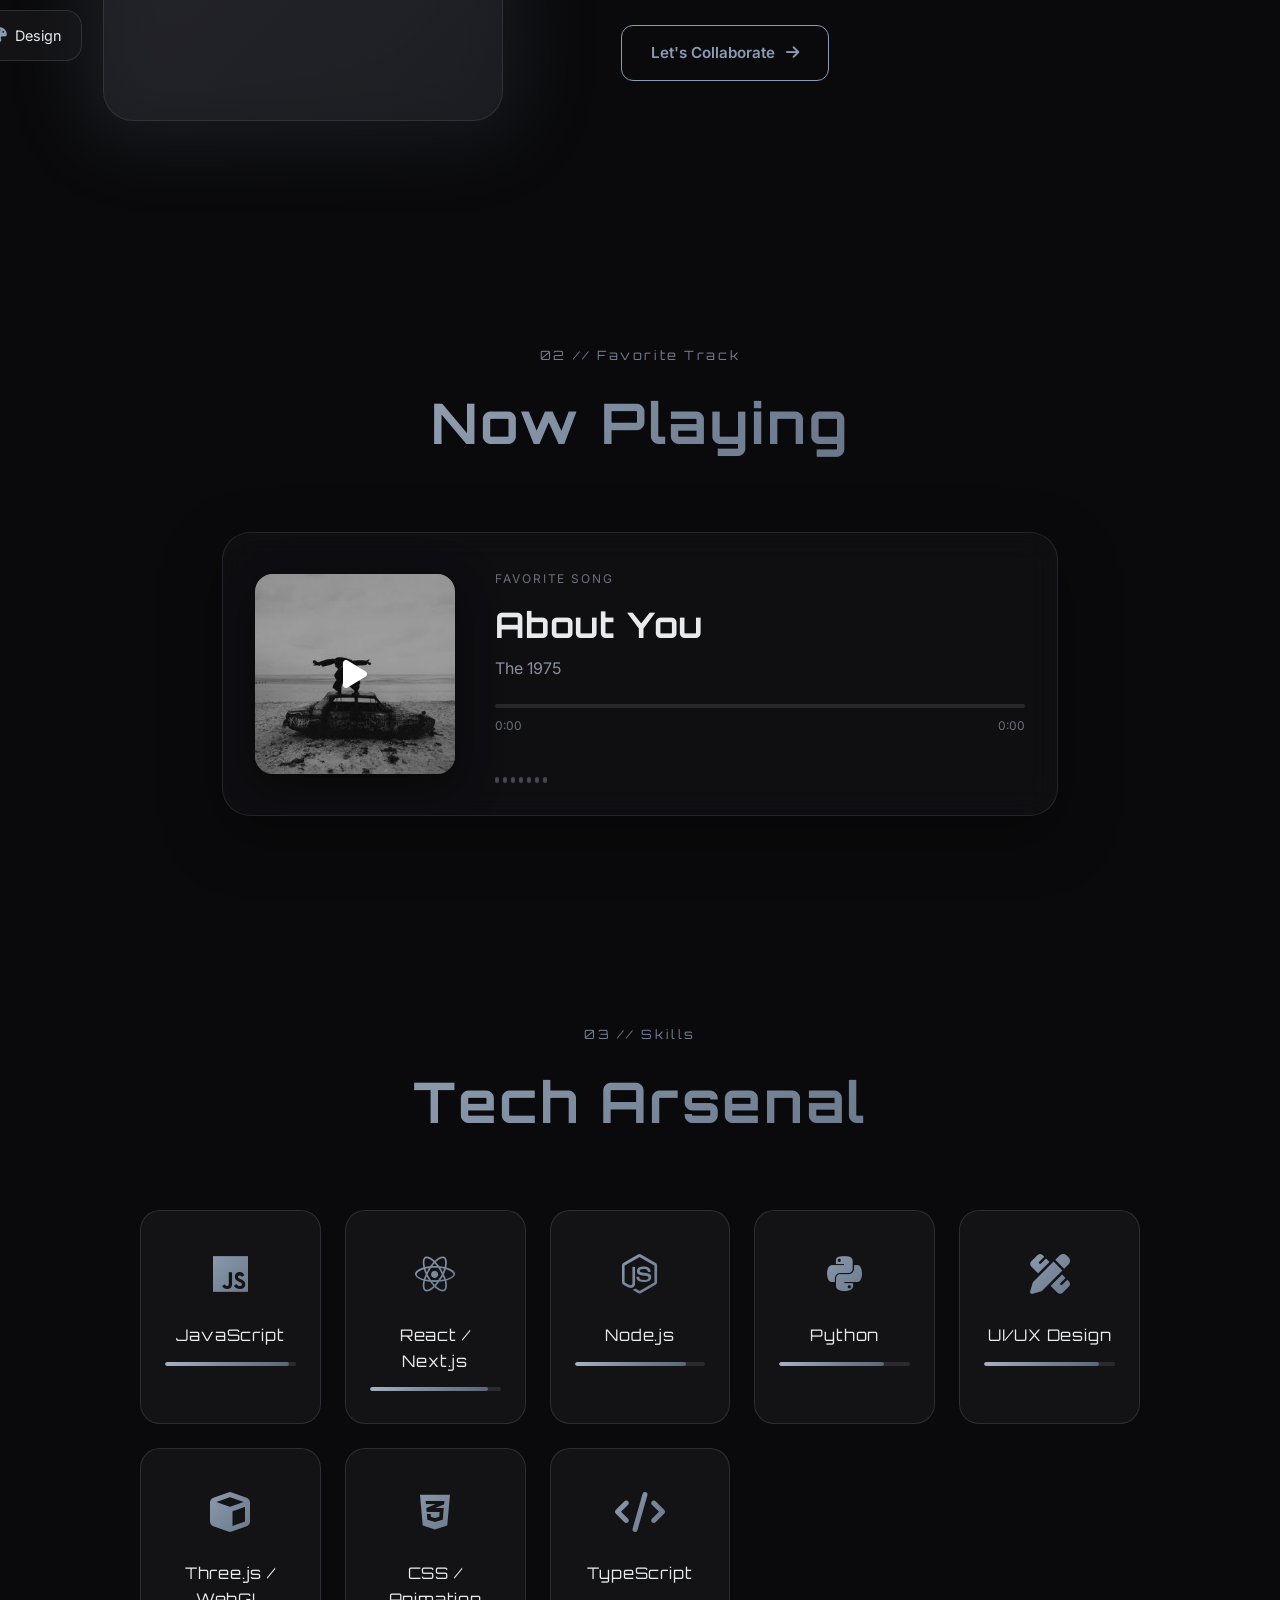
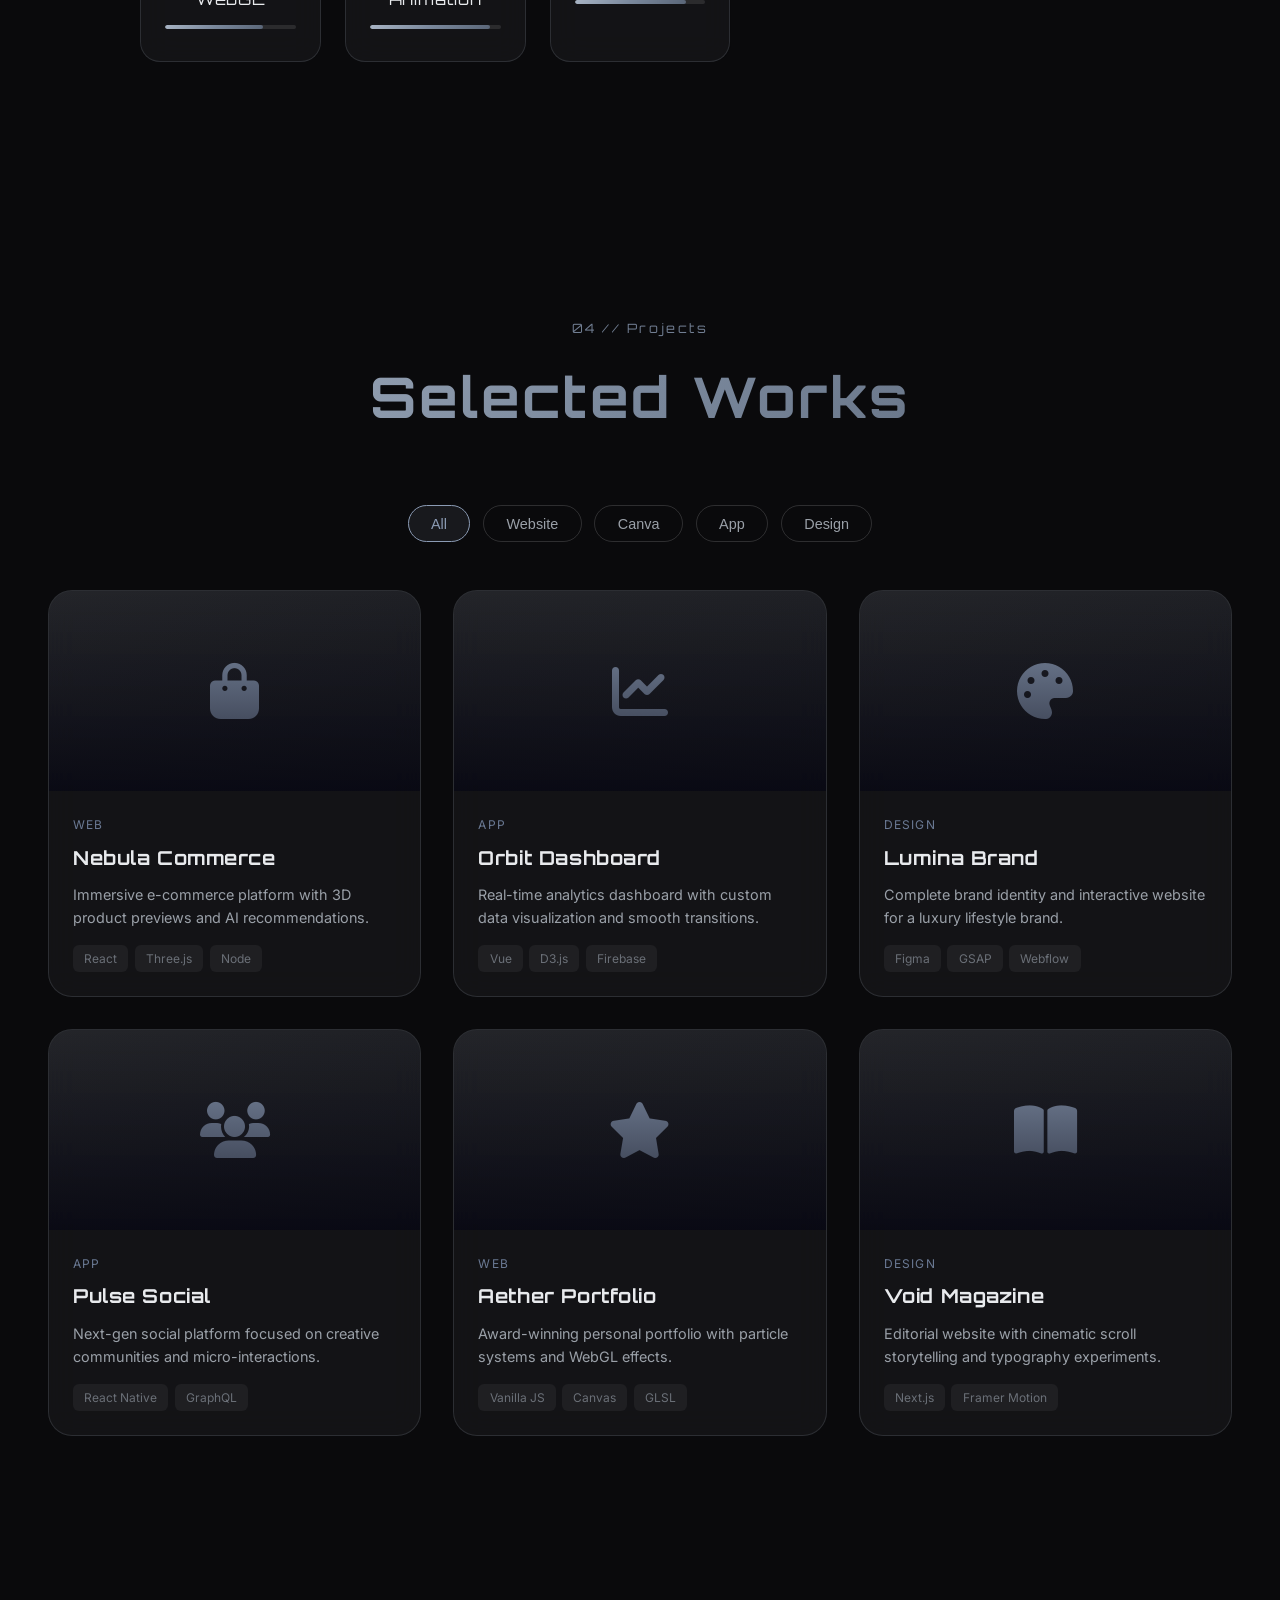
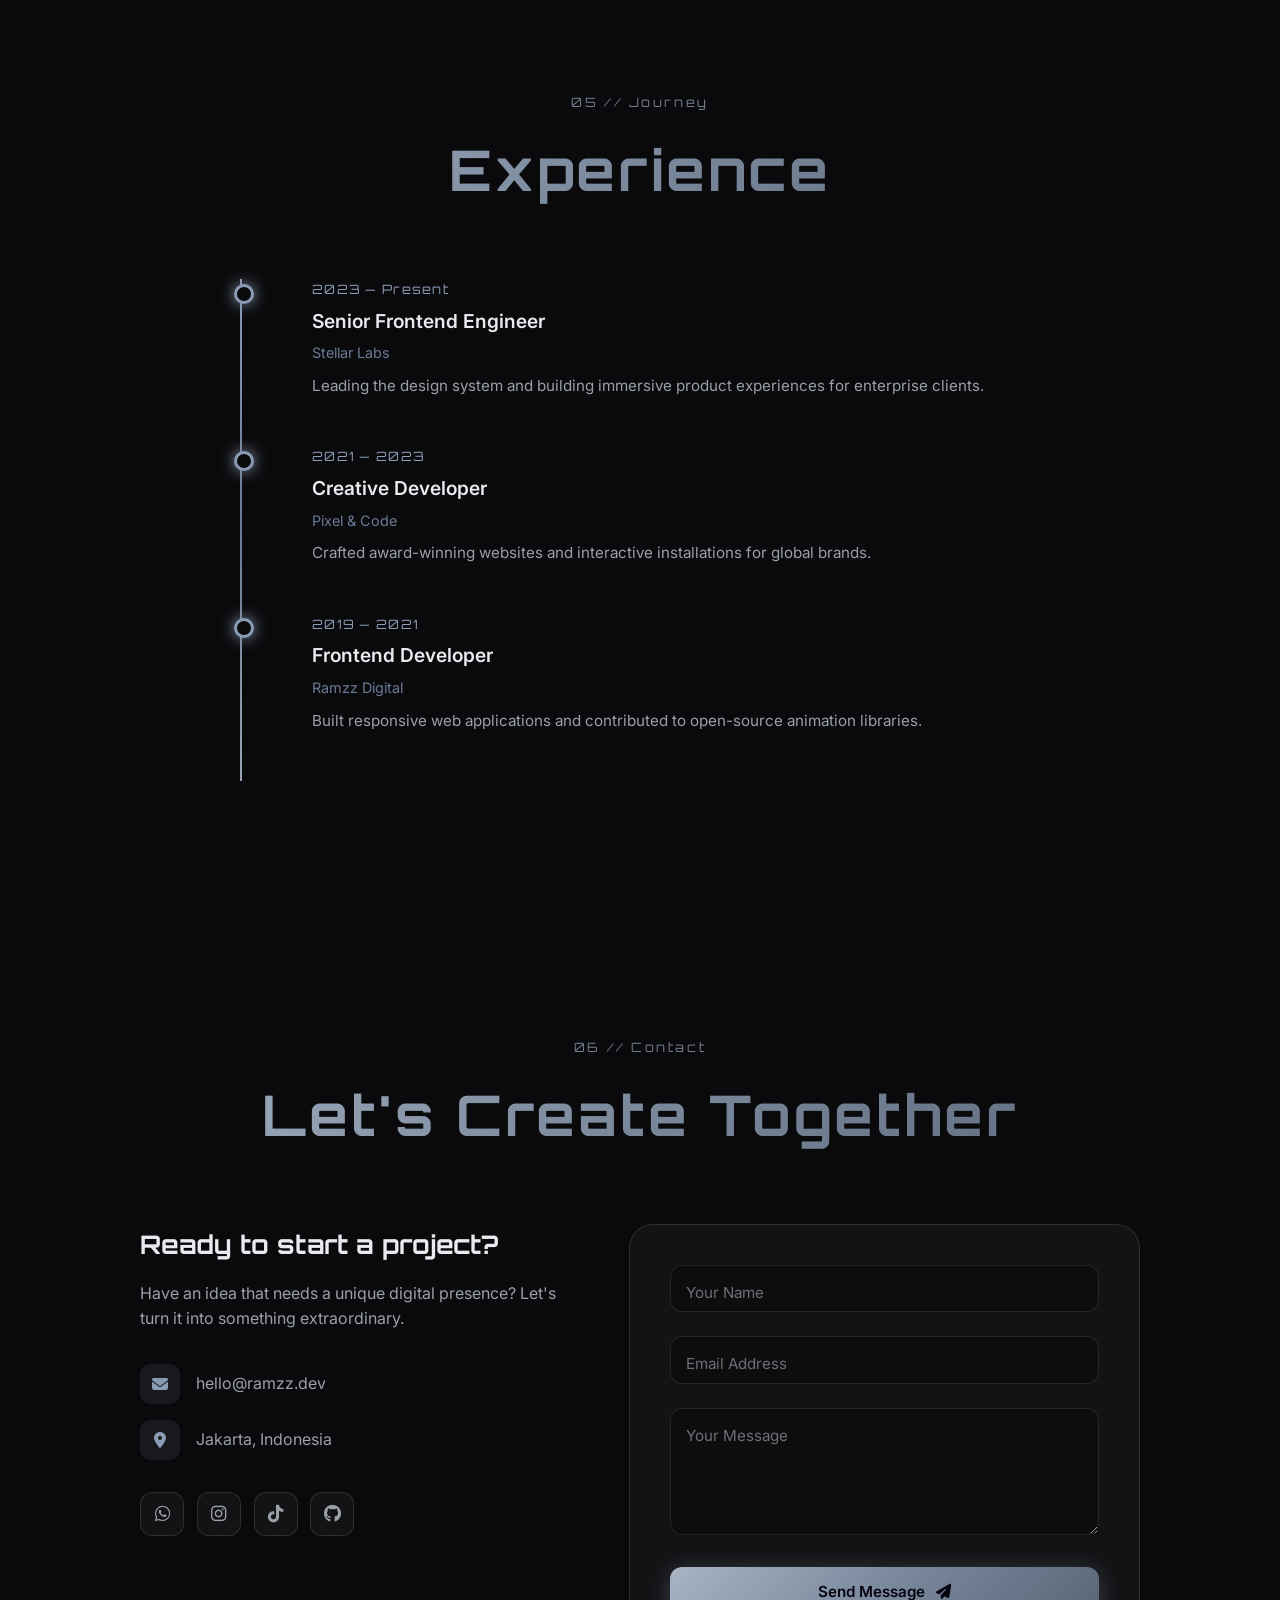
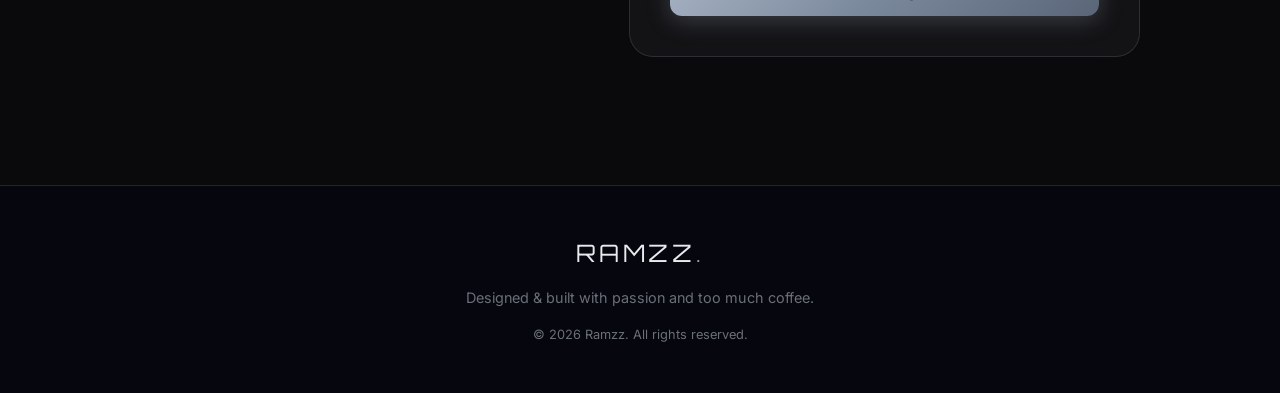
==== commit 89a619be: "Add files via upload" ====
--- a/index.html
+++ b/index.html
@@ -45,8 +45,8 @@
     </div>
     <ul class="nav-links">
       <li><a href="#home" class="nav-link active">Home</a></li>
+      <li><a href="#about" class="nav-link">About</a></li>
       <li><a href="#music" class="nav-link">Music</a></li>
-      <li><a href="#about" class="nav-link">About</a></li>
       <li><a href="#skills" class="nav-link">Skills</a></li>
       <li><a href="#projects" class="nav-link">Projects</a></li>
       <li><a href="#experience" class="nav-link">Experience</a></li>
@@ -65,8 +65,8 @@
   <!-- Mobile Menu -->
   <div class="mobile-menu" id="mobileMenu">
     <a href="#home" class="mobile-link">Home</a>
+    <a href="#about" class="mobile-link">About</a>
     <a href="#music" class="mobile-link">Music</a>
-    <a href="#about" class="mobile-link">About</a>
     <a href="#skills" class="mobile-link">Skills</a>
     <a href="#projects" class="mobile-link">Projects</a>
     <a href="#experience" class="mobile-link">Experience</a>
@@ -130,45 +130,10 @@
   </section>
 
 
-  <!-- Music Section -->
-  <section id="music" class="music-section">
-    <div class="section-header">
-      <span class="section-tag">01 // Favorite Track</span>
-      <h2 class="section-title">Now Playing</h2>
-    </div>
-    <div class="music-card" id="favSong">
-      <div class="music-card-cover" id="musicToggle" title="Play / Pause">
-        <img src="cover.jpg" alt="About You" class="music-card-img">
-        <div class="music-card-play">
-          <i class="fas fa-play" id="musicIcon"></i>
-        </div>
-        <div class="music-card-glow"></div>
-      </div>
-      <div class="music-card-body">
-        <span class="music-card-label">Favorite Song</span>
-        <h3 class="music-card-title">About You</h3>
-        <p class="music-card-artist">The 1975</p>
-        <div class="music-card-progress" id="spProgressWrap">
-          <div class="music-card-bar" id="spProgress"></div>
-        </div>
-        <div class="music-card-time">
-          <span id="spCurrent">0:00</span>
-          <span id="spDuration">0:00</span>
-        </div>
-        <div class="music-card-bars" id="musicBars">
-          <span></span><span></span><span></span><span></span><span></span><span></span><span></span>
-        </div>
-      </div>
-    </div>
-  </section>
-  <audio id="bgMusic" loop preload="metadata">
-    <source src="about-you.mp3" type="audio/mpeg">
-  </audio>
-
   <!-- About Section -->
   <section id="about" class="about">
     <div class="section-header">
-      <span class="section-tag">02 // About</span>
+      <span class="section-tag">01 // About</span>
       <h2 class="section-title">Who I Am</h2>
     </div>
     <div class="about-grid">
@@ -210,6 +175,43 @@
     </div>
   </section>
 
+  
+  <!-- Music Section -->
+  <section id="music" class="music-section">
+    <div class="section-header">
+      <span class="section-tag">02 // Favorite Track</span>
+      <h2 class="section-title">Now Playing</h2>
+    </div>
+    <div class="music-card" id="favSong">
+      <div class="music-card-cover" id="musicToggle" title="Play / Pause">
+        <img src="cover.jpg" alt="About You" class="music-card-img">
+        <div class="music-card-play">
+          <i class="fas fa-play" id="musicIcon"></i>
+        </div>
+        <div class="music-card-glow"></div>
+      </div>
+      <div class="music-card-body">
+        <span class="music-card-label">Favorite Song</span>
+        <h3 class="music-card-title">About You</h3>
+        <p class="music-card-artist">The 1975</p>
+        <div class="music-card-progress" id="spProgressWrap">
+          <div class="music-card-bar" id="spProgress"></div>
+        </div>
+        <div class="music-card-time">
+          <span id="spCurrent">0:00</span>
+          <span id="spDuration">0:00</span>
+        </div>
+        <div class="music-card-bars" id="musicBars">
+          <span></span><span></span><span></span><span></span><span></span><span></span><span></span>
+        </div>
+      </div>
+    </div>
+  </section>
+  <audio id="bgMusic" loop preload="metadata">
+    <source src="about-you.mp3" type="audio/mpeg">
+  </audio>
+
+  
   <!-- Skills Section -->
   <section id="skills" class="skills">
     <div class="section-header">
@@ -271,10 +273,10 @@
           </div>
         </div>
         <div class="social-links">
-          <a href="#" class="social-btn" title="GitHub"><i class="fab fa-github"></i></a>
-          <a href="#" class="social-btn" title="LinkedIn"><i class="fab fa-linkedin-in"></i></a>
-          <a href="#" class="social-btn" title="Twitter"><i class="fab fa-twitter"></i></a>
-          <a href="#" class="social-btn" title="Dribbble"><i class="fab fa-dribbble"></i></a>
+          <a href="#" class="social-btn" id="socialWa" title="WhatsApp" target="_blank" rel="noopener"><i class="fab fa-whatsapp"></i></a>
+          <a href="#" class="social-btn" id="socialIg" title="Instagram" target="_blank" rel="noopener"><i class="fab fa-instagram"></i></a>
+          <a href="#" class="social-btn" id="socialTt" title="TikTok" target="_blank" rel="noopener"><i class="fab fa-tiktok"></i></a>
+          <a href="#" class="social-btn" id="socialGh" title="GitHub" target="_blank" rel="noopener"><i class="fab fa-github"></i></a>
         </div>
       </div>
       <form class="contact-form" id="contactForm">
--- a/styles.css
+++ b/styles.css
@@ -98,17 +98,28 @@
   display: flex;
   align-items: center;
   justify-content: space-between;
-  gap: 1.5rem;
-  padding: 0.9rem 2.5rem;
-  background: rgba(10, 10, 12, 0.85);
+  gap: 1rem;
+  padding: 0.9rem 2rem;
+  background: rgba(10, 10, 12, 0.75);
   backdrop-filter: blur(20px);
   border-bottom: 1px solid var(--border-glow);
-  transition: var(--transition);
+  transition: all 0.4s cubic-bezier(0.16, 1, 0.3, 1);
+  transform: none;
+  width: 100%;
+  box-sizing: border-box;
 }
 
 .navbar.scrolled {
-  padding: 0.8rem 3rem;
-  background: rgba(5, 5, 16, 0.9);
+  top: 0.8rem;
+  left: 50%;
+  right: auto;
+  transform: translateX(-50%);
+  width: min(960px, calc(100% - 2rem));
+  padding: 0.65rem 1.4rem;
+  border-radius: 50px;
+  background: rgba(12, 12, 14, 0.9);
+  border: 1px solid rgba(160, 170, 185, 0.2);
+  box-shadow: 0 12px 40px rgba(0, 0, 0, 0.45);
 }
 
 .nav-logo {
@@ -116,7 +127,7 @@
   align-items: center;
   gap: 0.3rem;
   flex-shrink: 0;
-  z-index: 2;
+  order: 1;
 }
 
 .logo-text {
@@ -146,11 +157,12 @@
 .nav-links {
   display: flex;
   list-style: none;
-  gap: 1.8rem;
+  gap: 1.5rem;
   flex: 1;
   justify-content: center;
   margin: 0;
   padding: 0;
+  order: 2;
 }
 
 .nav-link {
@@ -187,9 +199,10 @@
 .nav-actions {
   display: flex;
   align-items: center;
-  gap: 0.8rem;
+  gap: 0.6rem;
   flex-shrink: 0;
   margin-left: auto;
+  order: 3;
 }
 
 .admin-btn {
@@ -1875,3 +1888,63 @@
 .project-card:hover .project-open {
   color: #e8eaed;
 }
+
+
+/* ========== Mobile polish ========== */
+@media (max-width: 768px) {
+  .navbar {
+    padding: 0.75rem 1rem;
+  }
+  .navbar.scrolled {
+    top: 0.5rem;
+    width: calc(100% - 1rem);
+    border-radius: 18px;
+    padding: 0.6rem 0.9rem;
+  }
+  .logo-text { font-size: 1.1rem; }
+  .nav-links { display: none !important; }
+  .menu-toggle { display: flex !important; }
+  .admin-btn {
+    width: 38px;
+    height: 38px;
+    border-radius: 10px;
+  }
+  .hero {
+    padding: 6rem 1.2rem 3rem !important;
+    text-align: center;
+  }
+  .hero-title { font-size: 2.2rem !important; }
+  .hero-cta { justify-content: center; flex-wrap: wrap; }
+  .hero-stats { justify-content: center; gap: 1.2rem; }
+  .hero-visual { min-height: 220px; }
+  section { padding: 4rem 1.2rem !important; }
+  .about-grid { gap: 2rem !important; }
+  .image-frame { max-width: 260px; }
+  .floating-card { display: none; }
+  .music-card {
+    flex-direction: column !important;
+    text-align: center !important;
+    padding: 1.4rem !important;
+  }
+  .music-card-cover {
+    width: 140px !important;
+    height: 140px !important;
+    margin: 0 auto;
+  }
+  .music-card-bars { justify-content: center; }
+  .projects-grid { grid-template-columns: 1fr !important; }
+  .project-filters { gap: 0.5rem; }
+  .filter-btn { padding: 0.45rem 0.9rem; font-size: 0.8rem; }
+  .contact-wrapper { gap: 2rem !important; }
+  .contact-form { padding: 1.5rem !important; }
+  .social-links { justify-content: center; }
+  .cursor, .cursor-follower { display: none !important; }
+  body { cursor: auto; }
+}
+
+@media (max-width: 480px) {
+  .hero-title { font-size: 1.85rem !important; }
+  .section-title { font-size: 1.6rem !important; }
+  .btn { padding: 0.75rem 1.2rem; font-size: 0.85rem; }
+  .stat-num { font-size: 1.3rem; }
+}
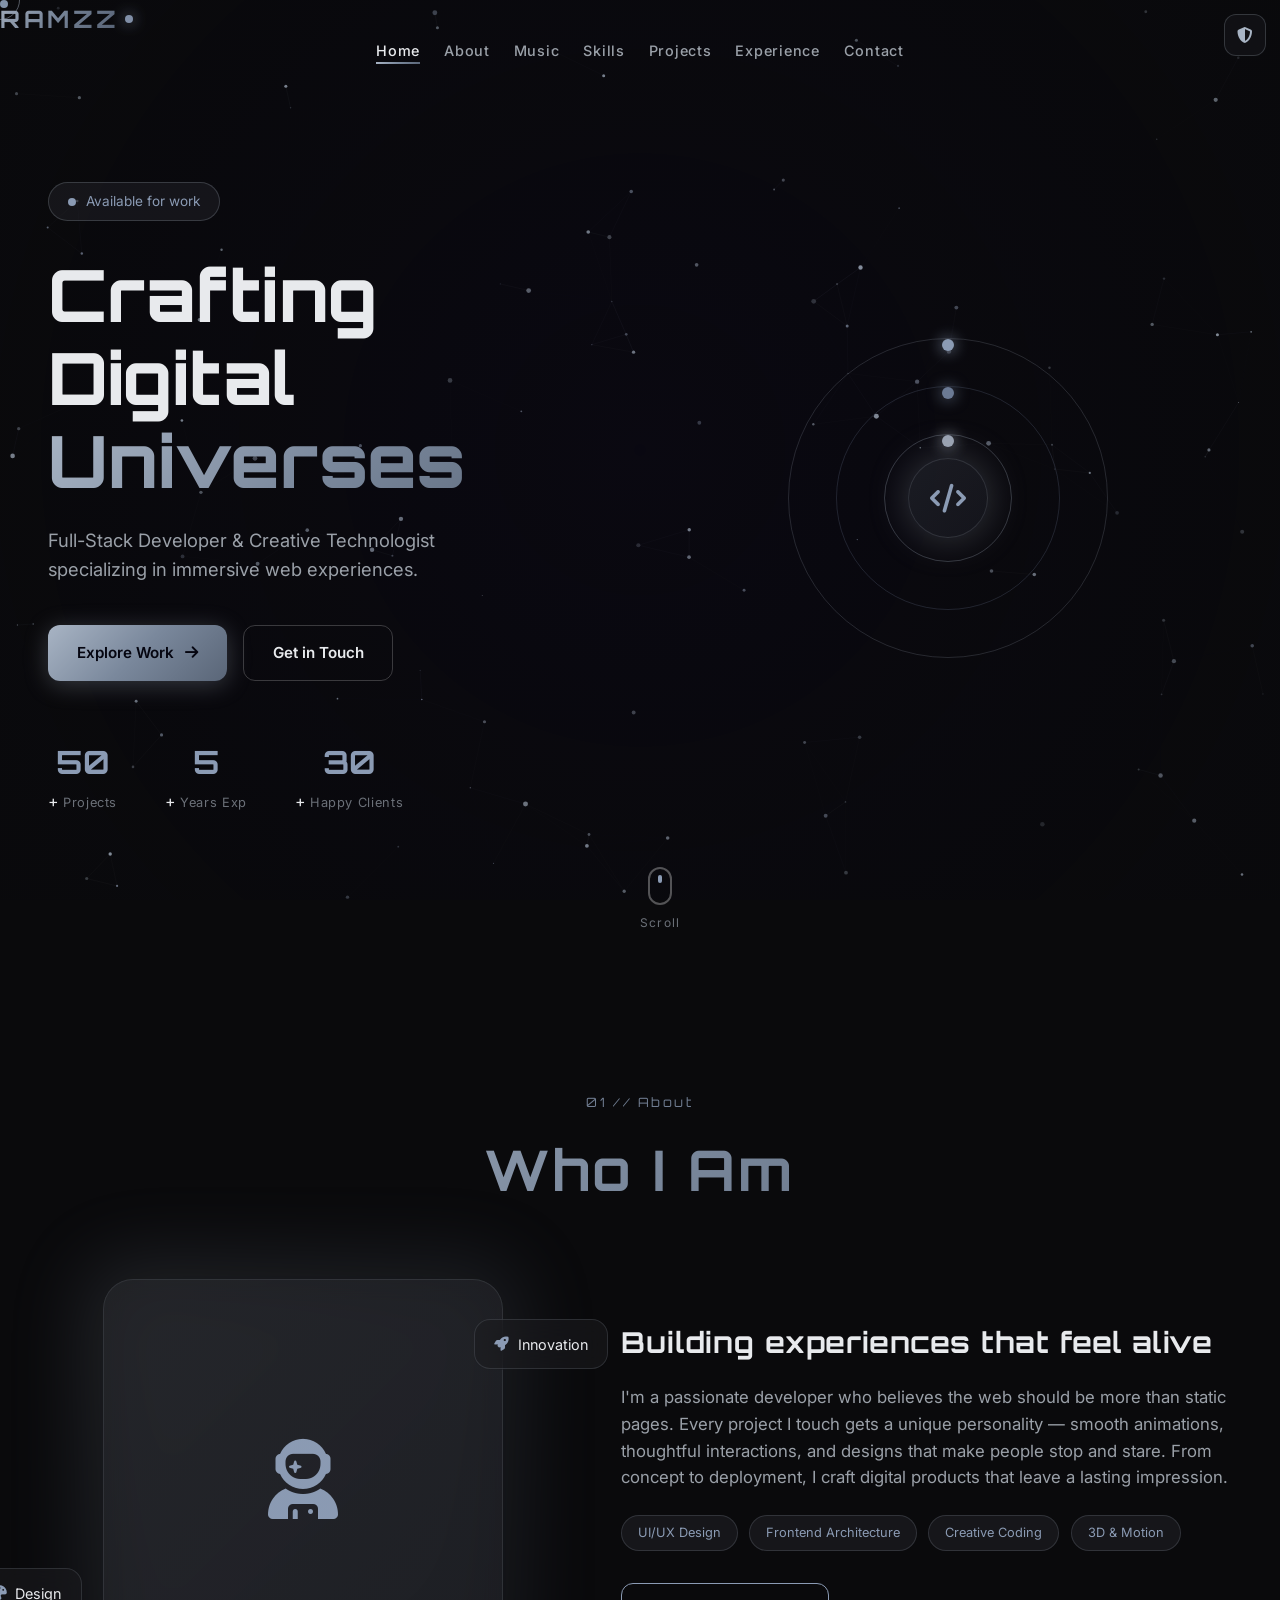
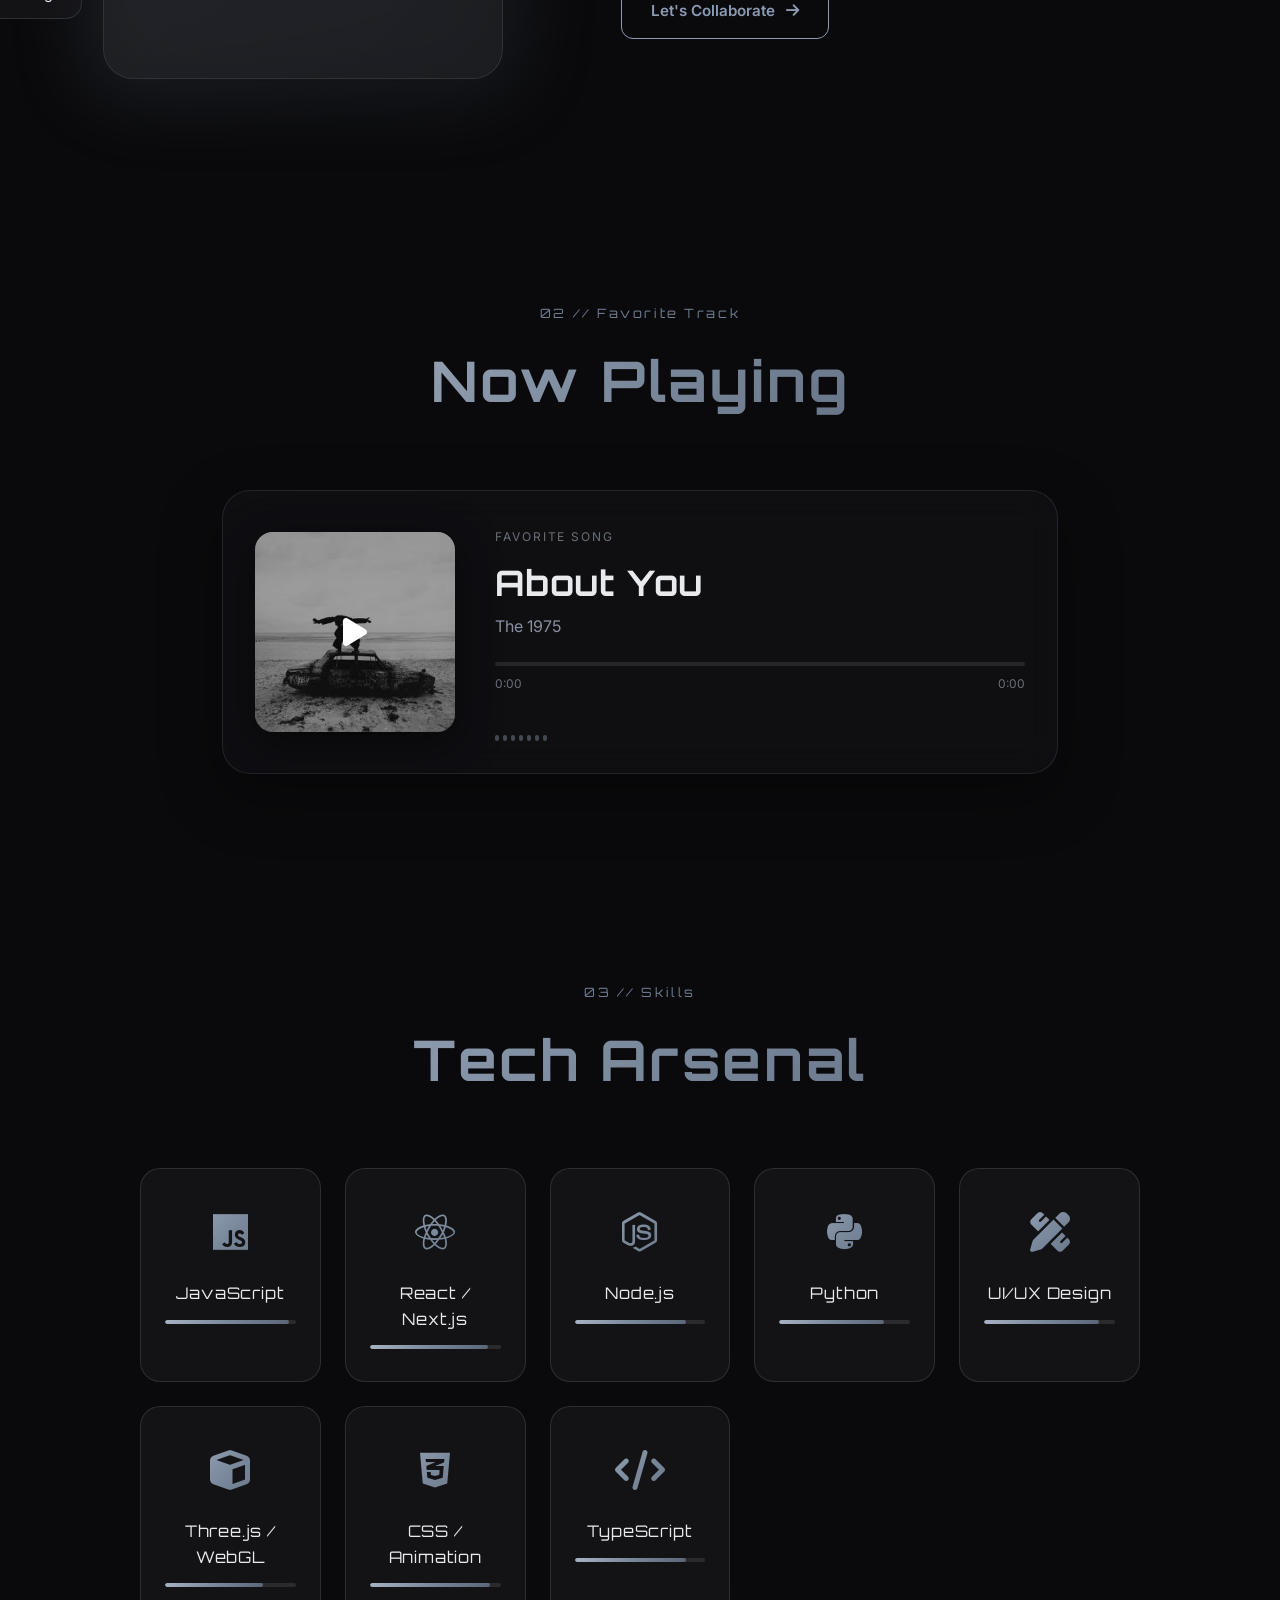
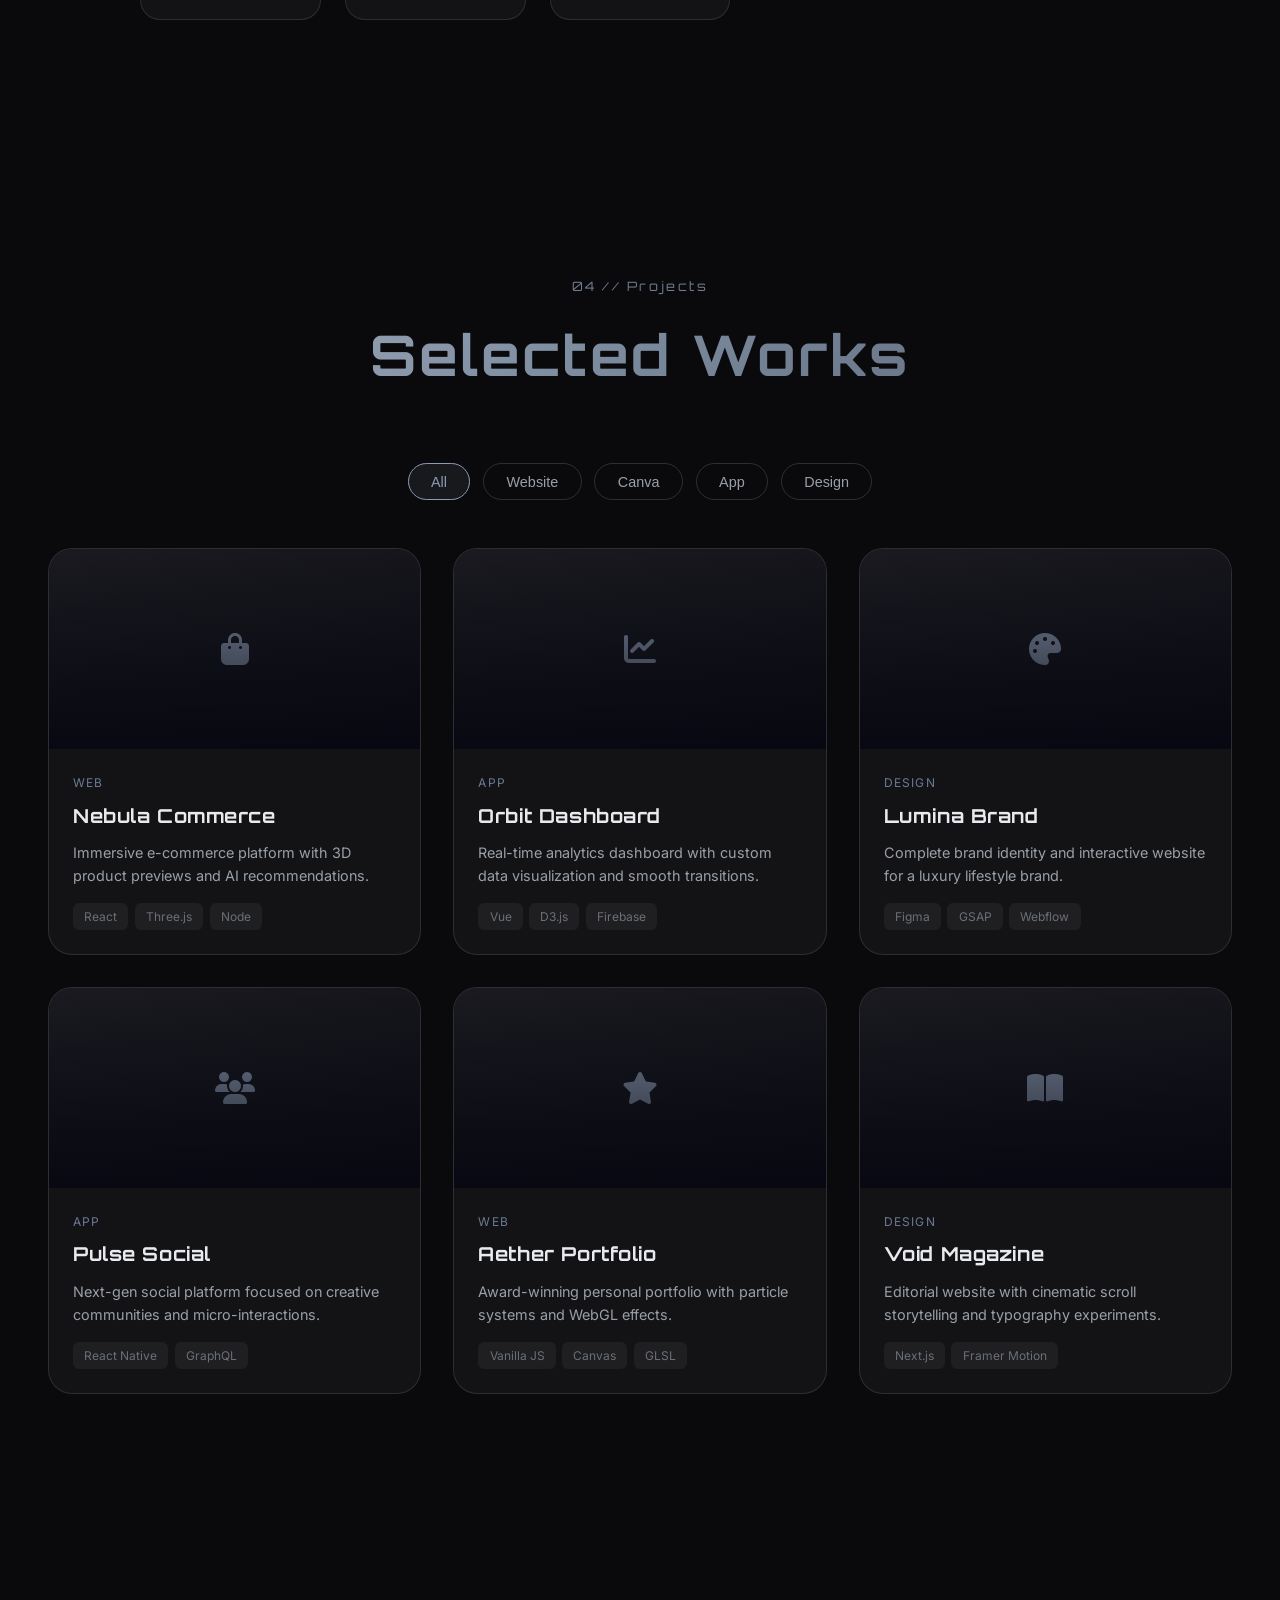
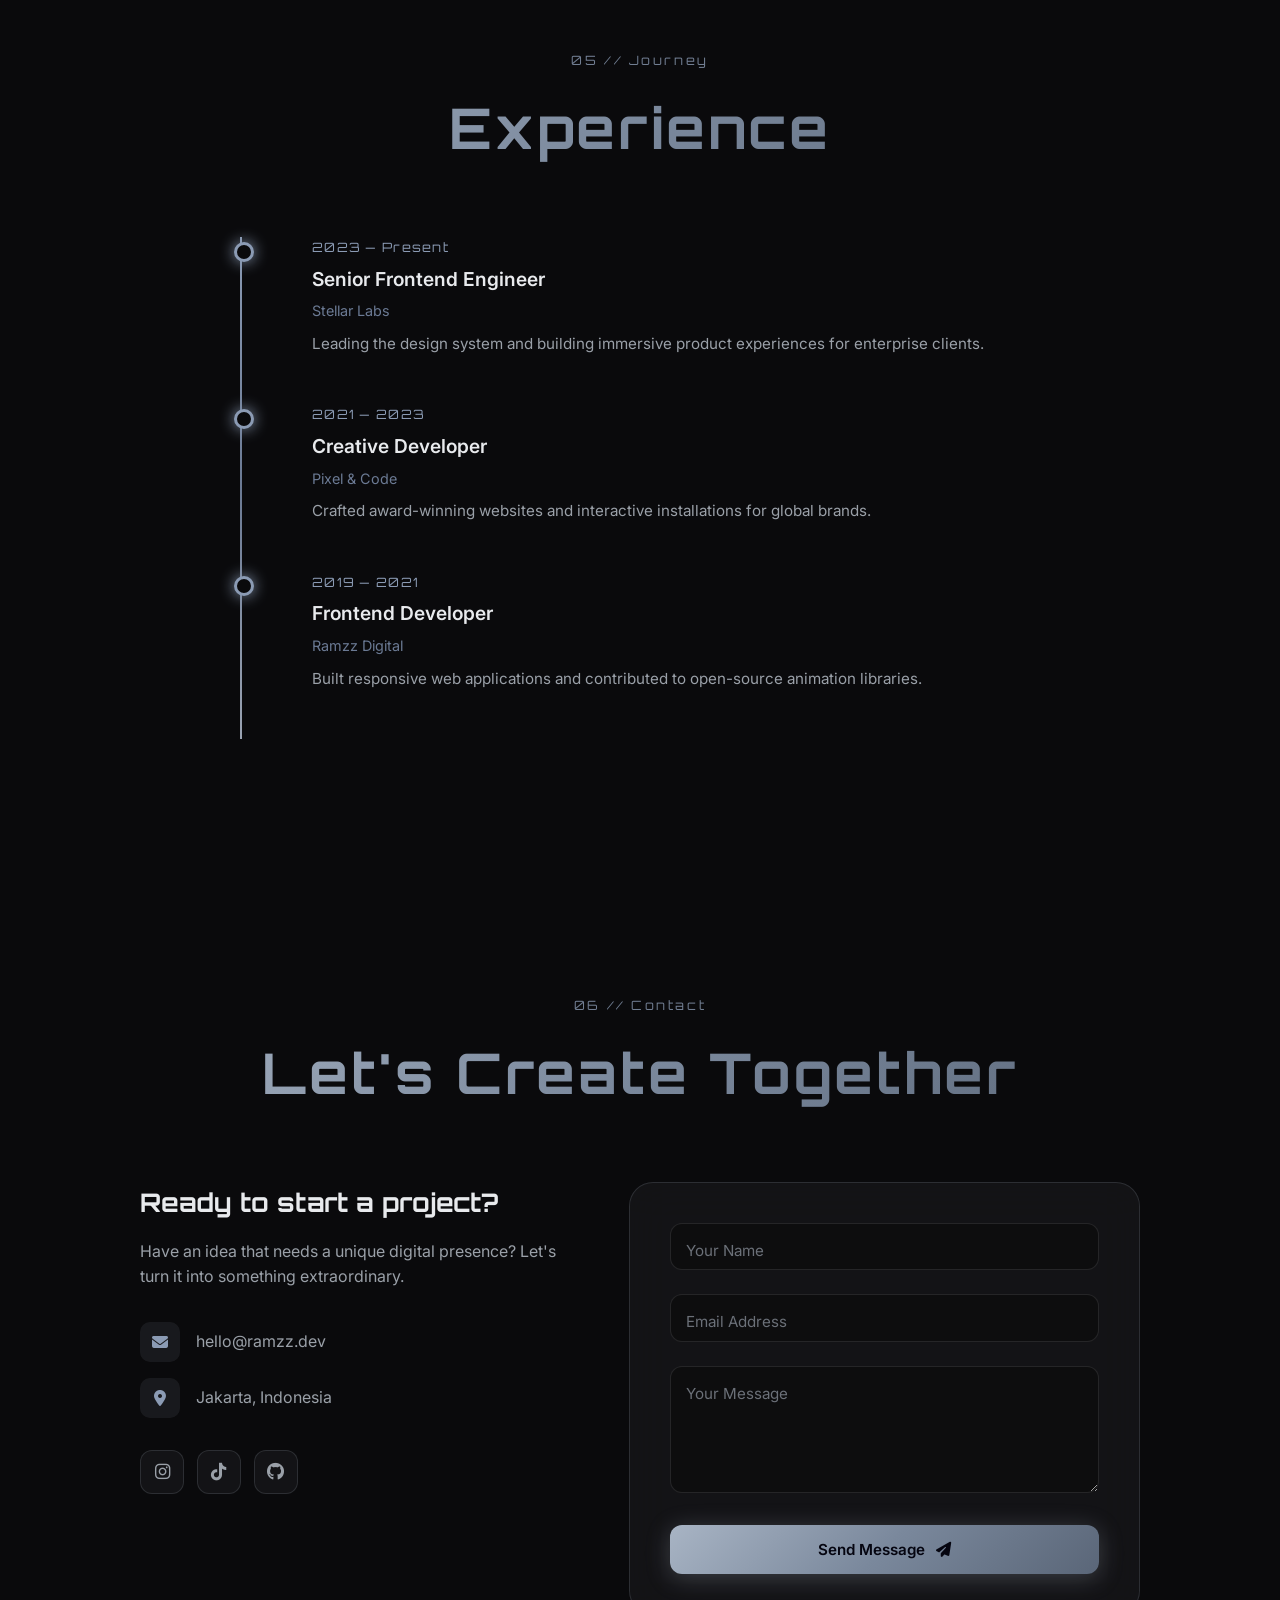
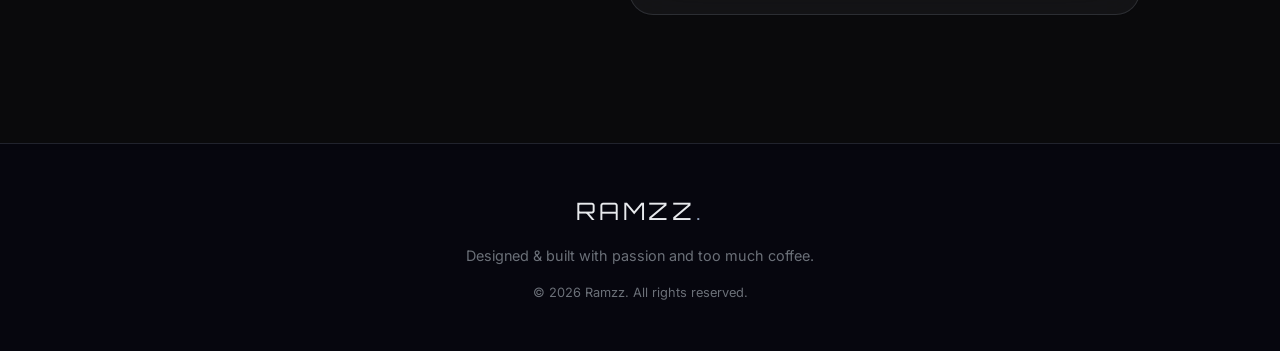
==== commit 36307f9c: "Add files via upload" ====
--- a/index.html
+++ b/index.html
@@ -53,14 +53,14 @@
       <li><a href="#contact" class="nav-link">Contact</a></li>
     </ul>
     <div class="nav-actions">
-      <a href="admin.html" class="admin-btn" title="Admin Panel">
-        <i class="fas fa-shield-halved"></i>
-      </a>
-      <button class="menu-toggle" id="menuToggle">
+      <button class="menu-toggle" id="menuToggle" aria-label="Menu">
         <span></span><span></span><span></span>
       </button>
     </div>
   </nav>
+  <a href="admin.html" class="admin-btn admin-btn-fixed" title="Admin Panel">
+    <i class="fas fa-shield-halved"></i>
+  </a>
 
   <!-- Mobile Menu -->
   <div class="mobile-menu" id="mobileMenu">
@@ -273,10 +273,9 @@
           </div>
         </div>
         <div class="social-links">
-          <a href="#" class="social-btn" id="socialWa" title="WhatsApp" target="_blank" rel="noopener"><i class="fab fa-whatsapp"></i></a>
-          <a href="#" class="social-btn" id="socialIg" title="Instagram" target="_blank" rel="noopener"><i class="fab fa-instagram"></i></a>
-          <a href="#" class="social-btn" id="socialTt" title="TikTok" target="_blank" rel="noopener"><i class="fab fa-tiktok"></i></a>
-          <a href="#" class="social-btn" id="socialGh" title="GitHub" target="_blank" rel="noopener"><i class="fab fa-github"></i></a>
+          <a href="https://instagram.com/vrnjrzkyramadhn" class="social-btn" id="socialIg" title="Instagram" target="_blank" rel="noopener"><i class="fab fa-instagram"></i></a>
+          <a href="https://www.tiktok.com/@vrnjrzkyramadhn" class="social-btn" id="socialTt" title="TikTok" target="_blank" rel="noopener"><i class="fab fa-tiktok"></i></a>
+          <a href="https://github.com/Rama-010909" class="social-btn" id="socialGh" title="GitHub" target="_blank" rel="noopener"><i class="fab fa-github"></i></a>
         </div>
       </div>
       <form class="contact-form" id="contactForm">
--- a/styles.css
+++ b/styles.css
@@ -210,15 +210,29 @@
   width: 42px;
   height: 42px;
   border-radius: 12px;
-  background: var(--bg-glass);
-  border: 1px solid var(--border-glow);
-  color: var(--neon-cyan);
+  background: rgba(18, 18, 22, 0.9);
+  border: 1px solid rgba(160, 170, 185, 0.25);
+  color: #a8b4c4;
   cursor: pointer;
   display: flex;
   align-items: center;
   justify-content: center;
-  transition: var(--transition);
+  transition: all 0.3s ease;
   font-size: 1rem;
+  backdrop-filter: blur(12px);
+}
+
+.admin-btn-fixed {
+  position: fixed;
+  top: 1rem;
+  right: 1.2rem;
+  z-index: 1100;
+}
+
+.navbar.scrolled ~ .admin-btn-fixed,
+body:has(.navbar.scrolled) .admin-btn-fixed {
+  top: 1.1rem;
+  right: max(1.2rem, calc(50% - 480px + 0.5rem));
 }
 
 .admin-btn:hover {
@@ -1948,3 +1962,83 @@
   .btn { padding: 0.75rem 1.2rem; font-size: 0.85rem; }
   .stat-num { font-size: 1.3rem; }
 }
+
+
+/* Admin always top-right */
+.admin-btn-fixed {
+  position: fixed !important;
+  top: 14px !important;
+  right: 14px !important;
+  left: auto !important;
+  z-index: 1100 !important;
+}
+
+@media (max-width: 768px) {
+  .admin-btn-fixed {
+    top: 12px !important;
+    right: 12px !important;
+    width: 38px;
+    height: 38px;
+  }
+  .navbar {
+    padding-right: 3.5rem !important; /* space for admin btn */
+  }
+  .nav-actions {
+    margin-right: 2.5rem;
+  }
+  .hero-content {
+    padding-top: 0.5rem;
+  }
+  .hero-title .line {
+    display: block;
+  }
+  .about-grid {
+    display: flex !important;
+    flex-direction: column !important;
+    align-items: center;
+  }
+  .about-content {
+    text-align: center;
+  }
+  .about-tags {
+    justify-content: center;
+  }
+  .skills-orbit {
+    grid-template-columns: 1fr 1fr !important;
+    gap: 0.8rem !important;
+  }
+  .timeline {
+    padding-left: 1.2rem;
+  }
+  .music-section {
+    padding: 3.5rem 1rem !important;
+  }
+  .section-header {
+    margin-bottom: 1.5rem !important;
+  }
+  .contact-info h3 {
+    text-align: center;
+  }
+  .contact-info p {
+    text-align: center;
+  }
+  .contact-details {
+    align-items: center;
+  }
+  .social-links {
+    display: flex;
+    justify-content: center;
+    gap: 0.8rem;
+  }
+}
+
+/* Project card without image still looks good */
+.project-card .project-image {
+  min-height: 140px;
+  display: flex;
+  align-items: center;
+  justify-content: center;
+  background: linear-gradient(145deg, #1a1a20, #121218);
+  font-size: 2rem;
+  color: #7a889c;
+}
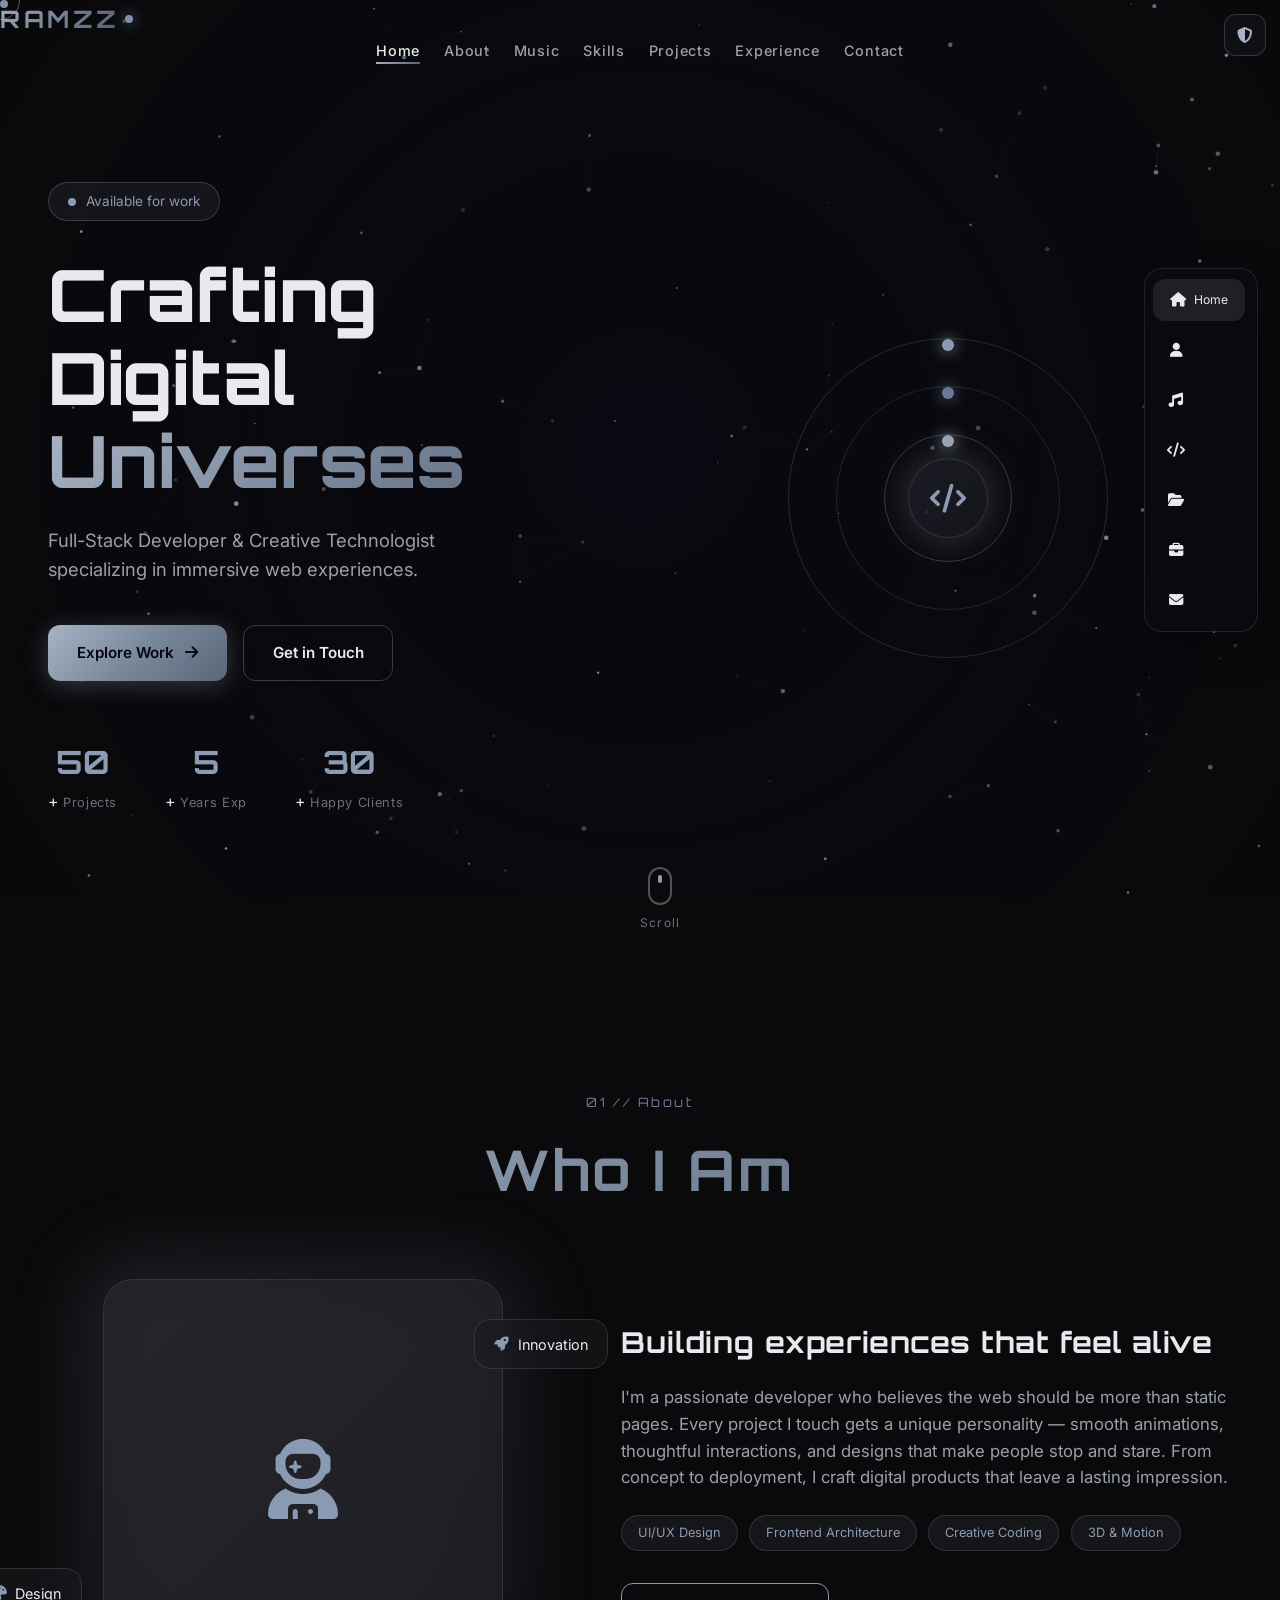
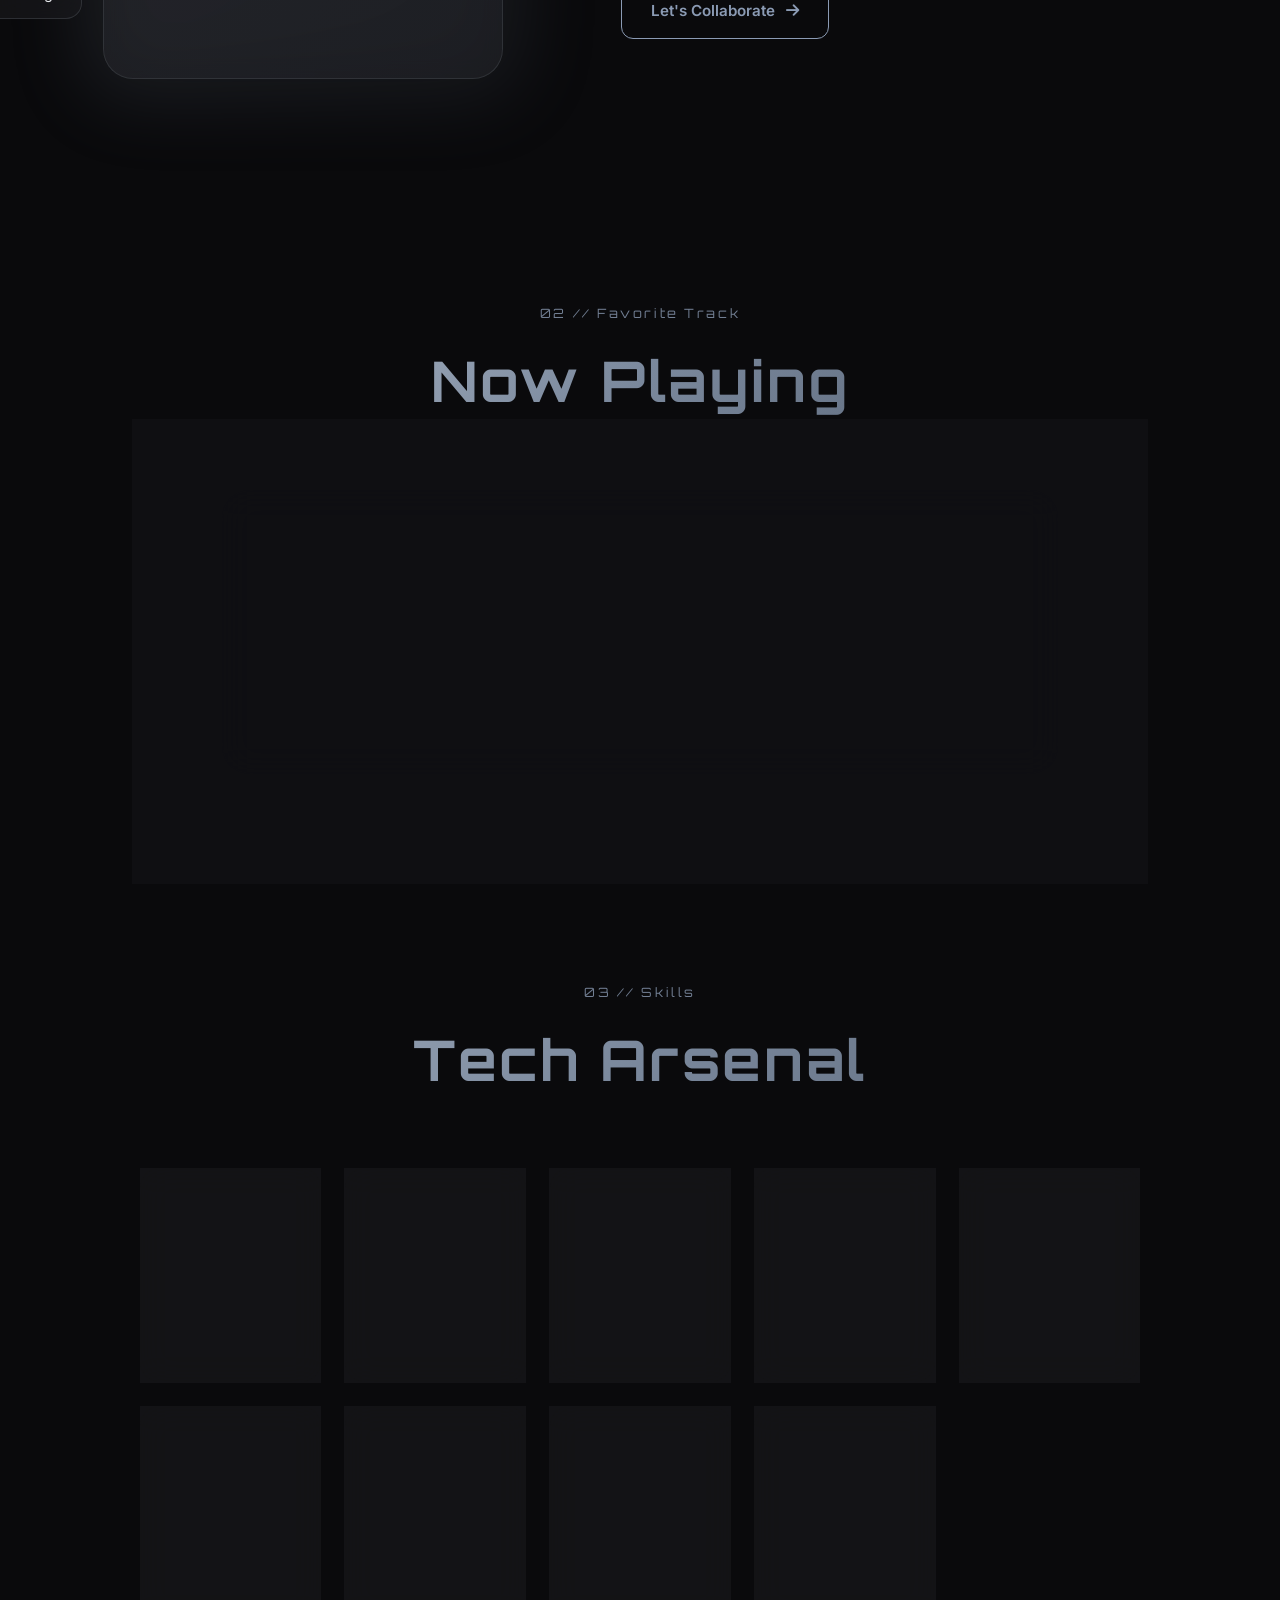
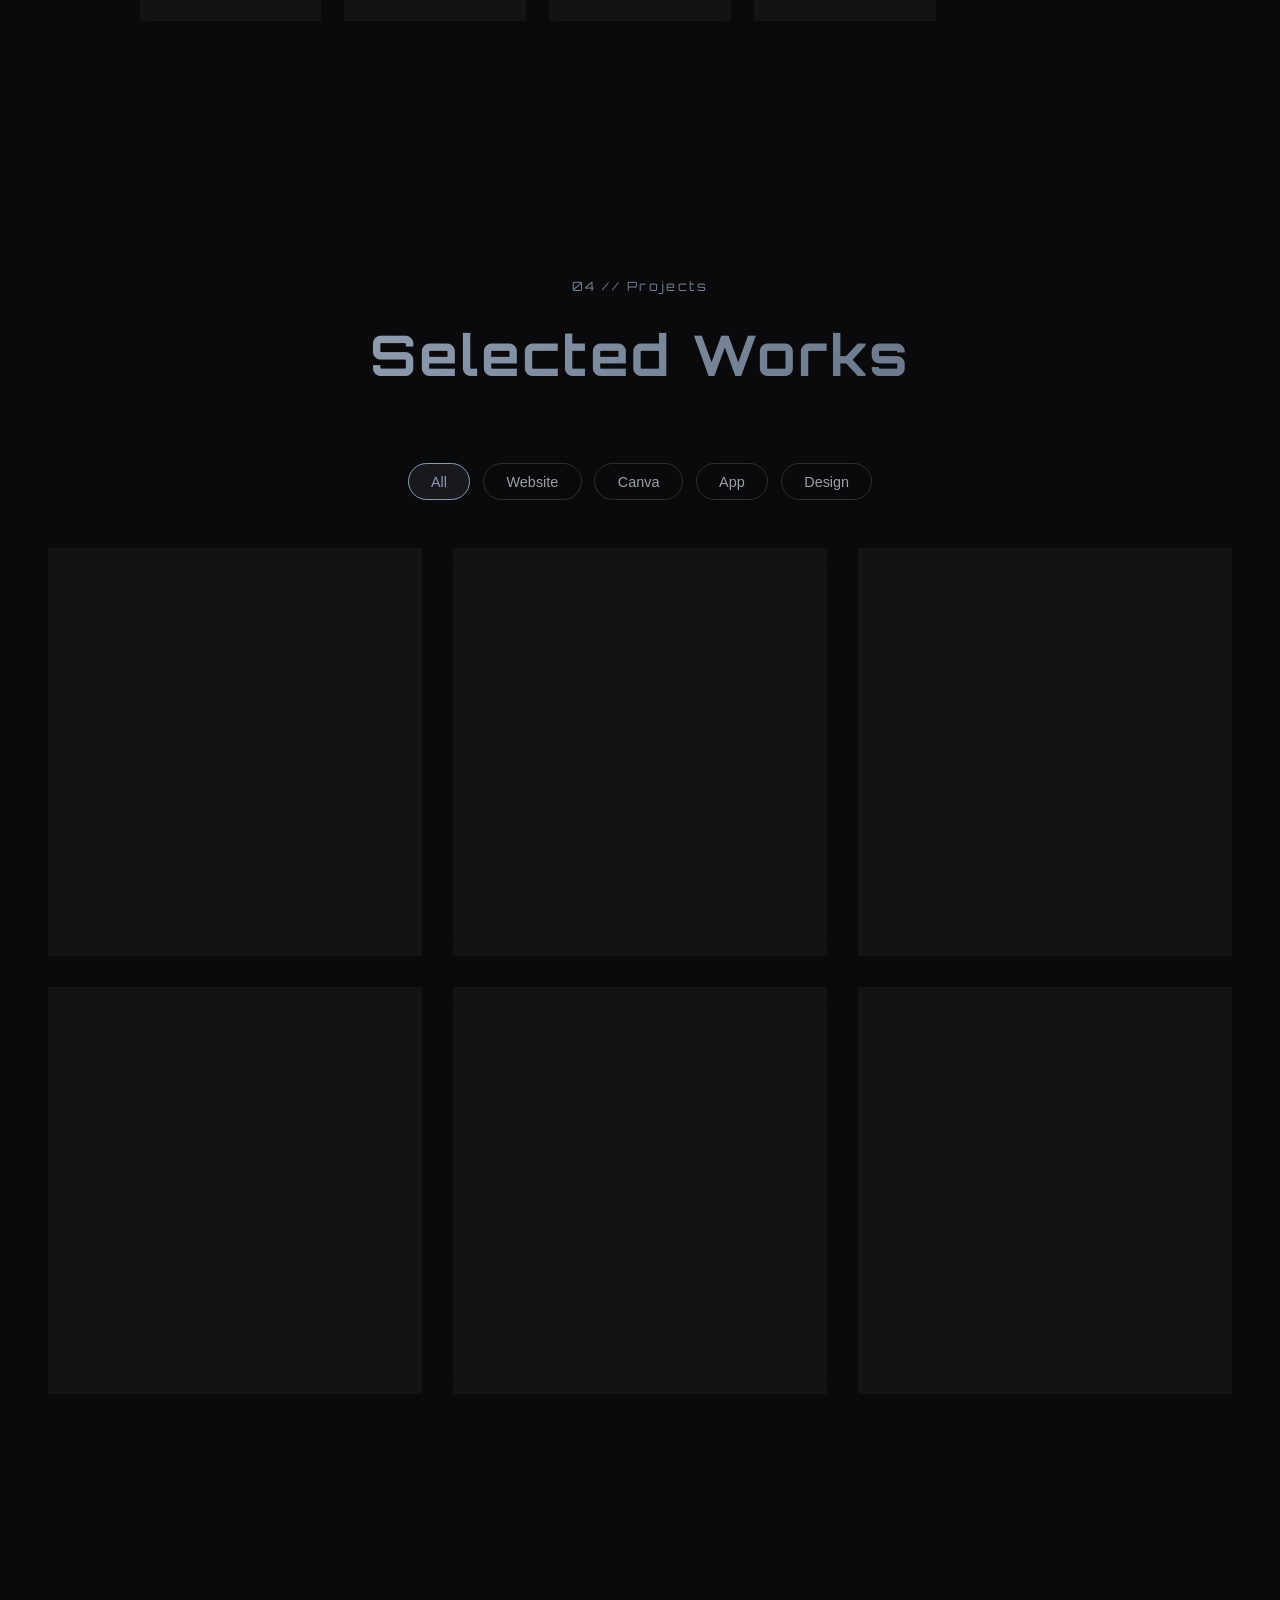
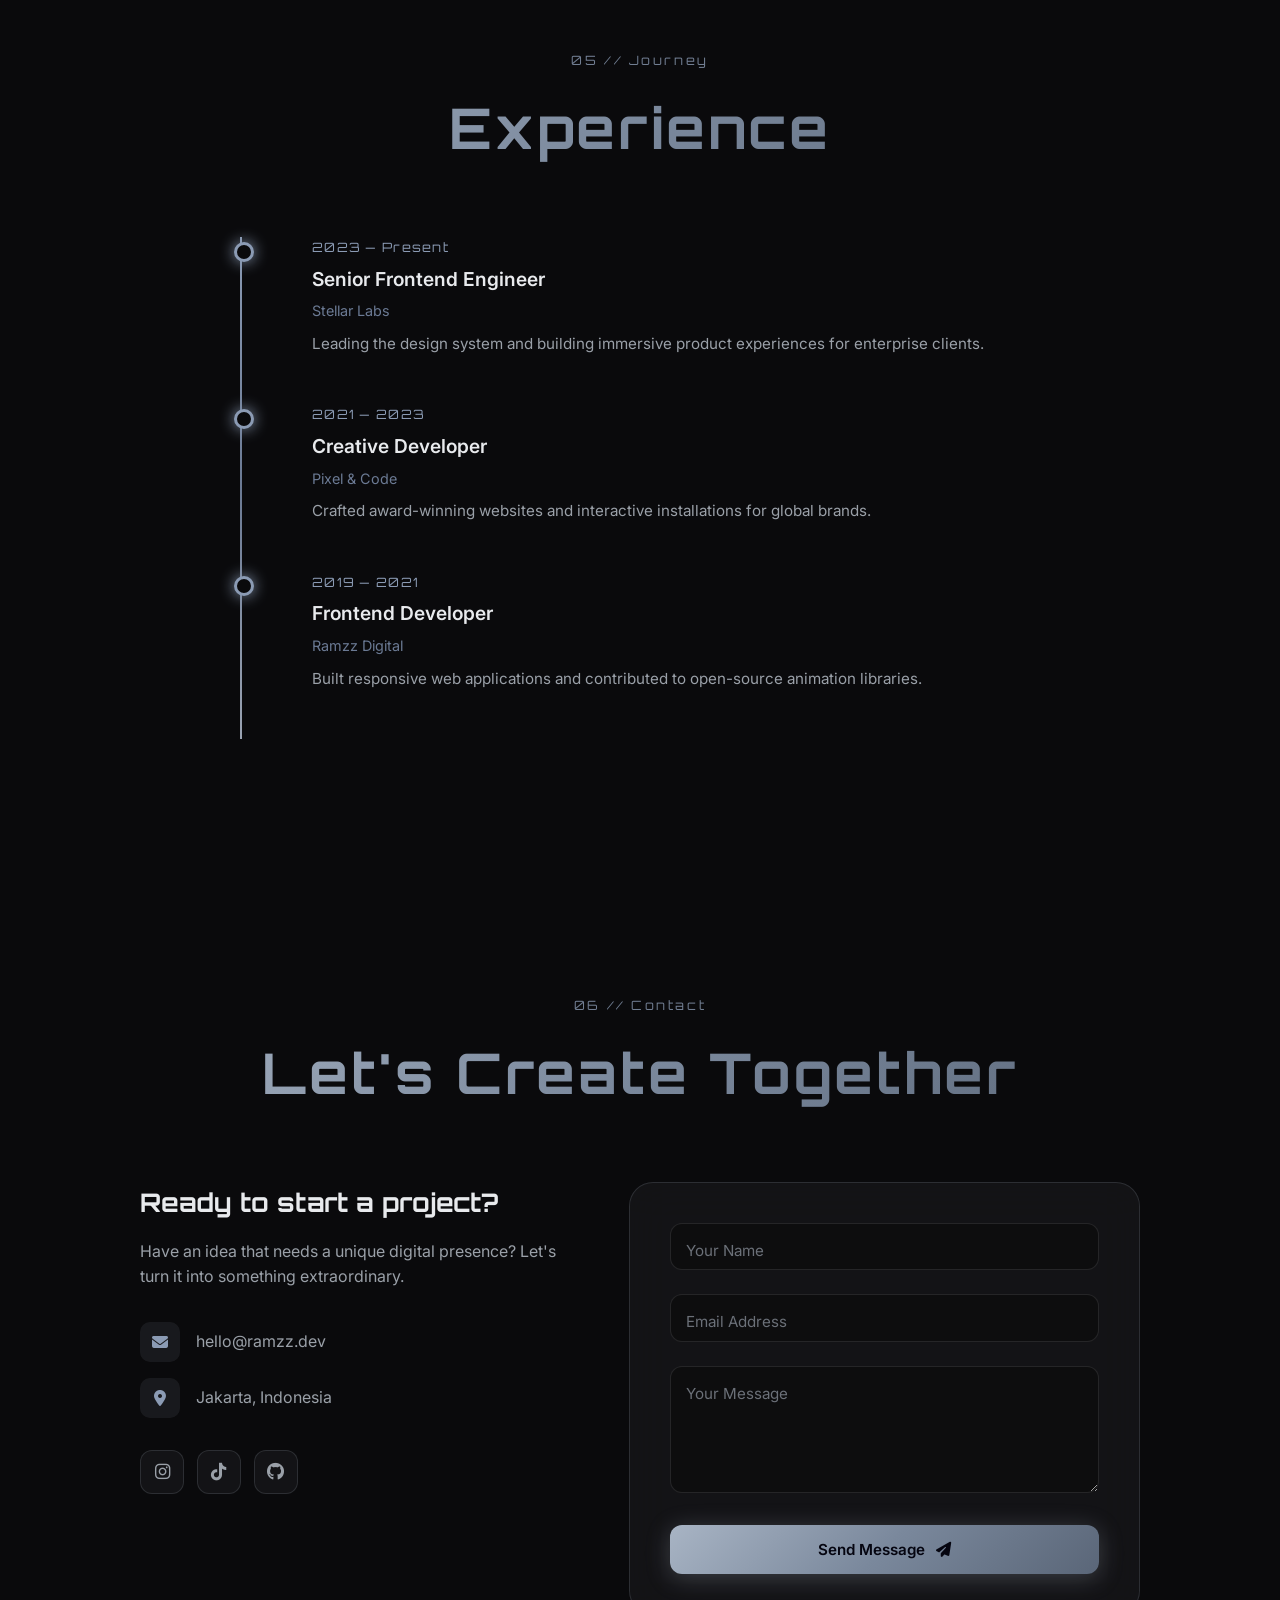
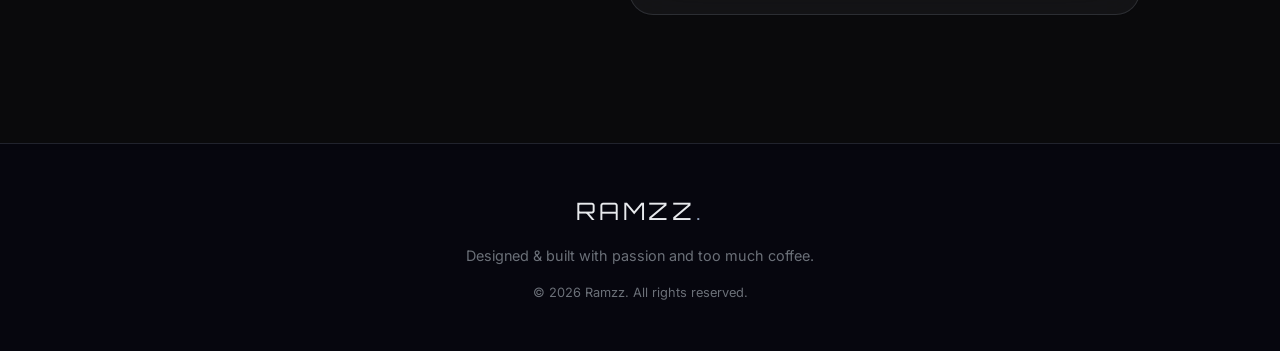
==== commit 13221d62: "Add files via upload" ====
--- a/index.html
+++ b/index.html
@@ -58,6 +58,15 @@
       </button>
     </div>
   </nav>
+  <nav class="section-shortcuts" id="sectionShortcuts" aria-label="Pindah bagian">
+    <a href="#home" class="section-shortcut active" data-section="home" title="Home"><i class="fas fa-house"></i><span>Home</span></a>
+    <a href="#about" class="section-shortcut" data-section="about" title="About"><i class="fas fa-user"></i><span>About</span></a>
+    <a href="#music" class="section-shortcut" data-section="music" title="Music"><i class="fas fa-music"></i><span>Music</span></a>
+    <a href="#skills" class="section-shortcut" data-section="skills" title="Skills"><i class="fas fa-code"></i><span>Skills</span></a>
+    <a href="#projects" class="section-shortcut" data-section="projects" title="Projects"><i class="fas fa-folder-open"></i><span>Projects</span></a>
+    <a href="#experience" class="section-shortcut" data-section="experience" title="Experience"><i class="fas fa-briefcase"></i><span>Experience</span></a>
+    <a href="#contact" class="section-shortcut" data-section="contact" title="Contact"><i class="fas fa-envelope"></i><span>Contact</span></a>
+  </nav>
   <a href="admin.html" class="admin-btn admin-btn-fixed" title="Admin Panel">
     <i class="fas fa-shield-halved"></i>
   </a>
--- a/styles.css
+++ b/styles.css
@@ -2042,3 +2042,9 @@
   font-size: 2rem;
   color: #7a889c;
 }
+
+/* Floating section shortcuts */
+.section-shortcuts{position:fixed;right:22px;top:50%;transform:translateY(-50%);z-index:900;display:flex;flex-direction:column;gap:8px;padding:10px;border:1px solid rgba(255,255,255,.10);border-radius:18px;background:rgba(10,12,18,.72);backdrop-filter:blur(16px);-webkit-backdrop-filter:blur(16px);box-shadow:0 14px 40px rgba(0,0,0,.25)}
+.section-shortcut{width:42px;height:42px;display:flex;align-items:center;justify-content:center;gap:8px;overflow:hidden;border-radius:12px;color:var(--text3);text-decoration:none;transition:width .25s ease,color .25s ease,background .25s ease,transform .25s ease}
+.section-shortcut span{display:none;font-size:.76rem;white-space:nowrap}.section-shortcut:hover,.section-shortcut.active{width:92px;color:var(--text1);background:rgba(255,255,255,.09);transform:translateX(-2px)}.section-shortcut:hover span,.section-shortcut.active span{display:inline}.section-shortcut i{font-size:.9rem;min-width:16px;text-align:center}
+@media(max-width:800px){.section-shortcuts{left:50%;right:auto;top:auto;bottom:14px;transform:translateX(-50%);flex-direction:row;max-width:calc(100vw - 24px);overflow-x:auto;border-radius:16px;padding:7px}.section-shortcut,.section-shortcut:hover,.section-shortcut.active{width:38px;height:38px;flex:0 0 38px;transform:none}.section-shortcut span{display:none!important}.section-shortcut.active{background:rgba(255,255,255,.12)}}
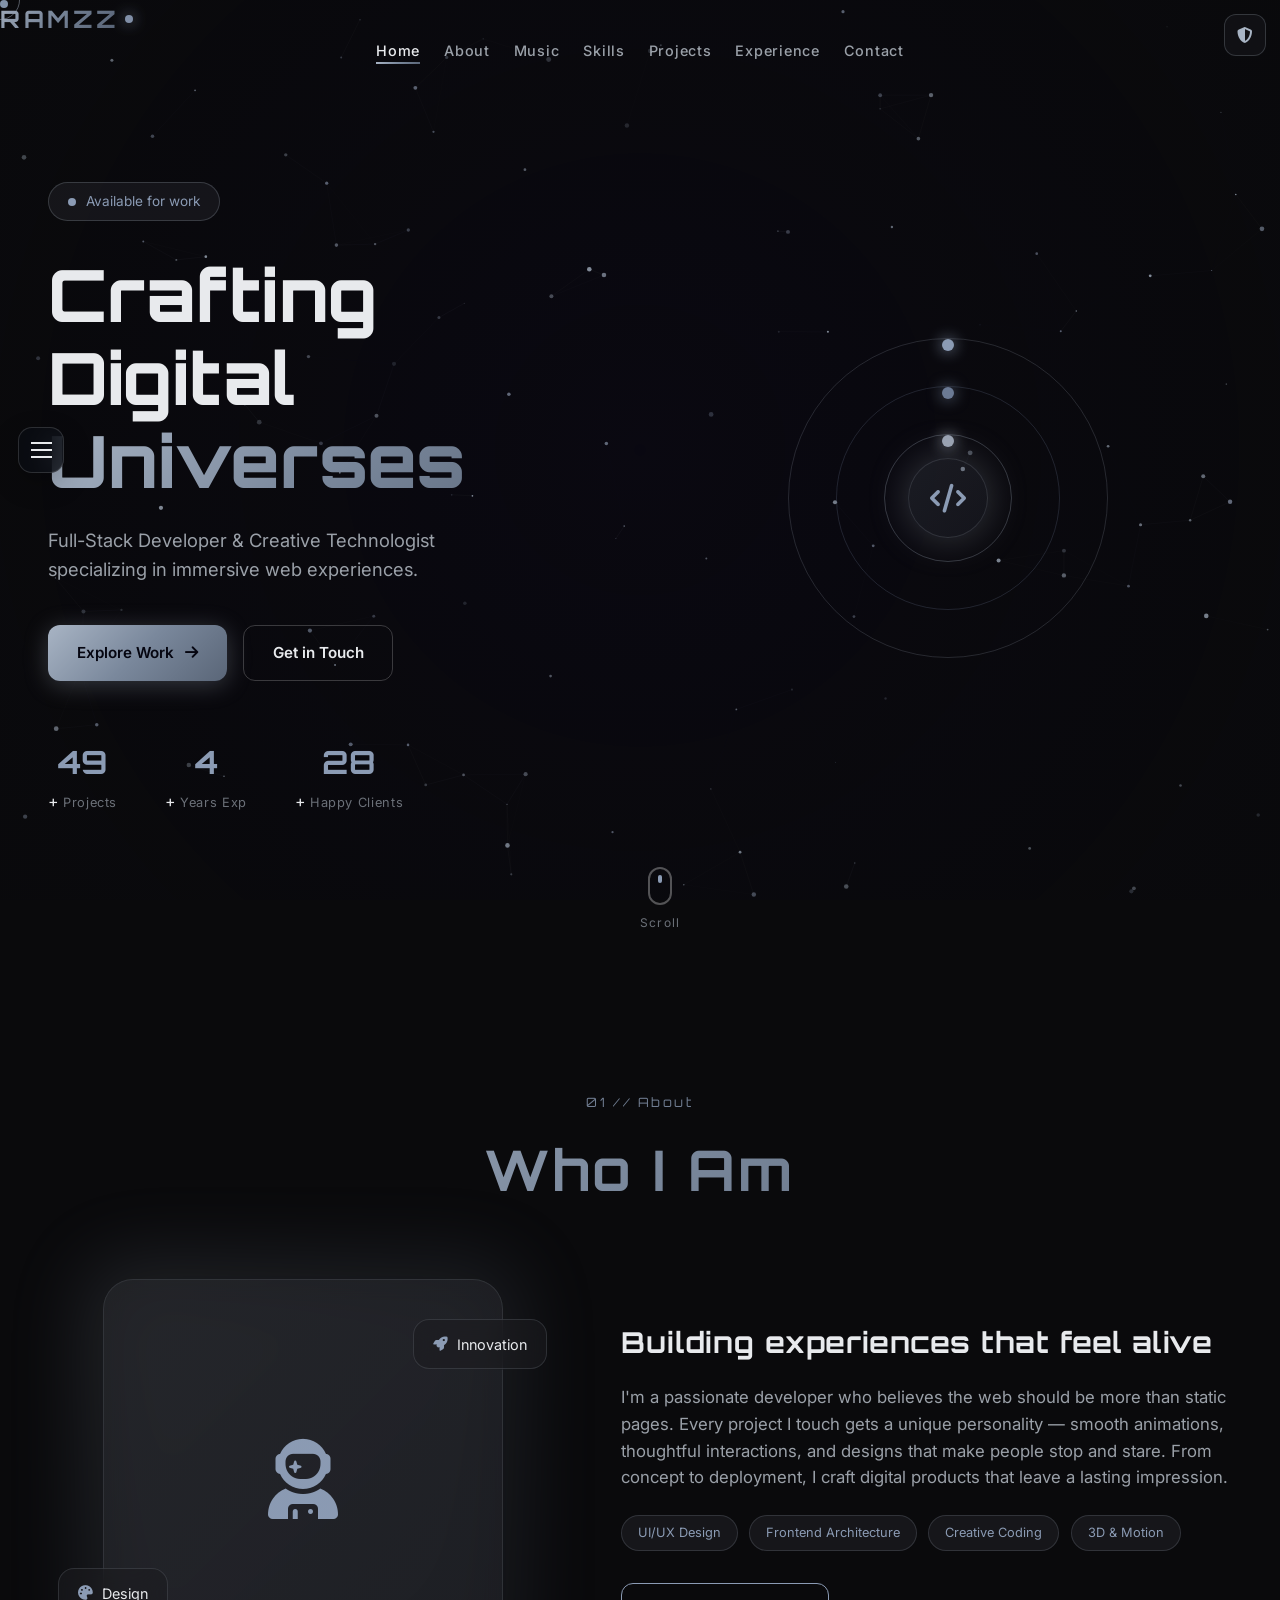
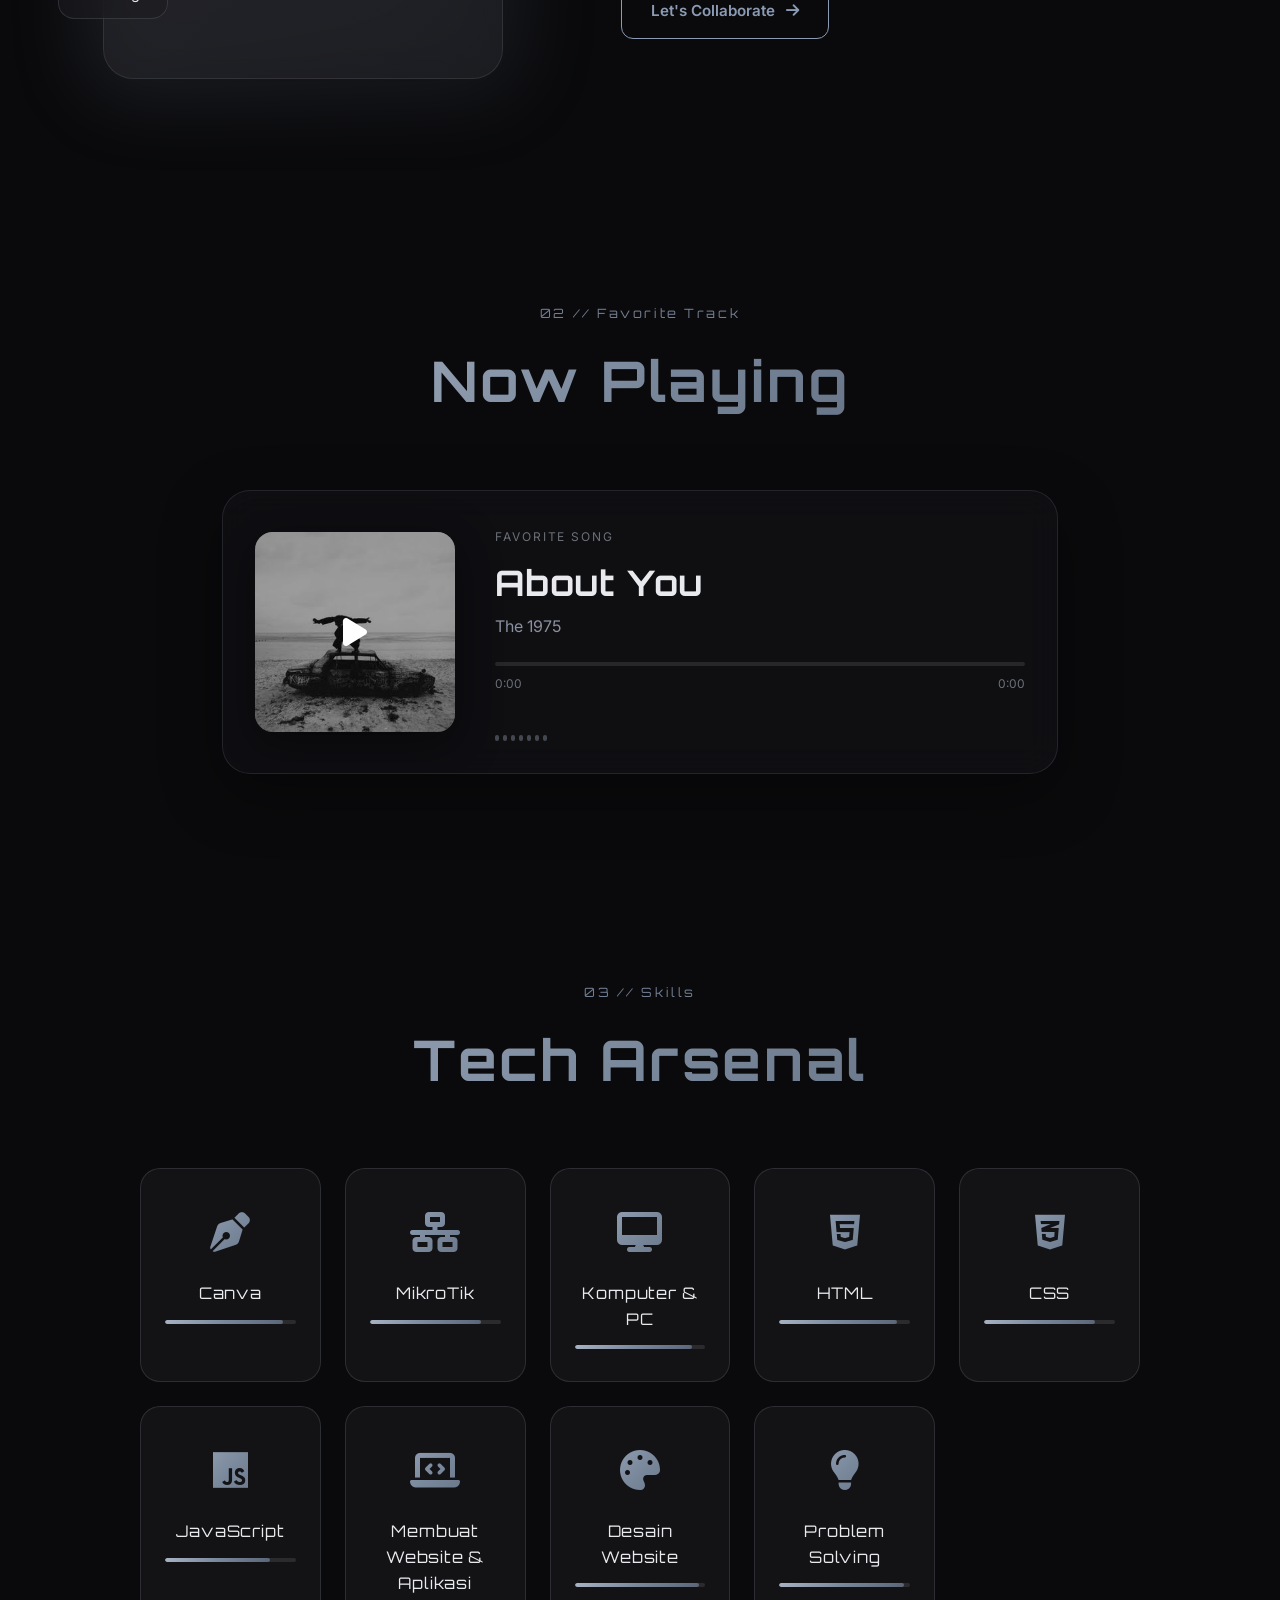
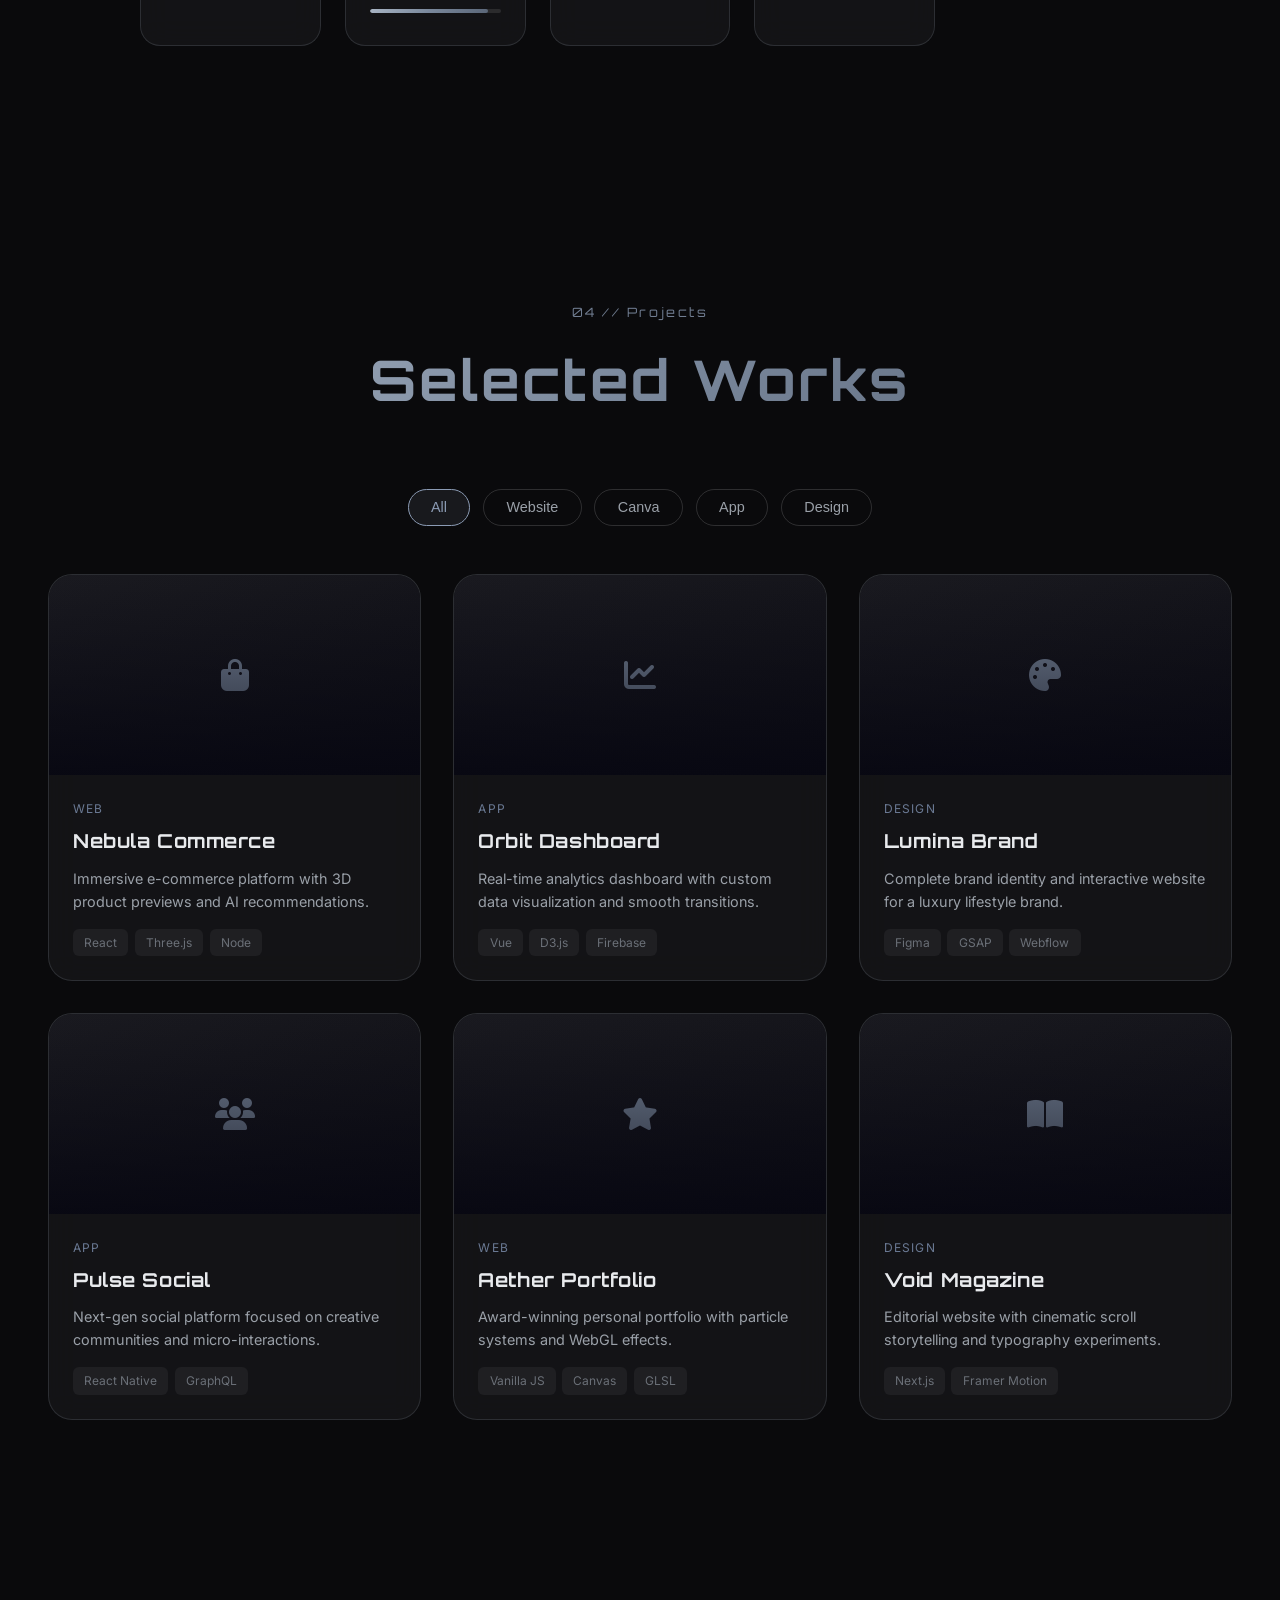
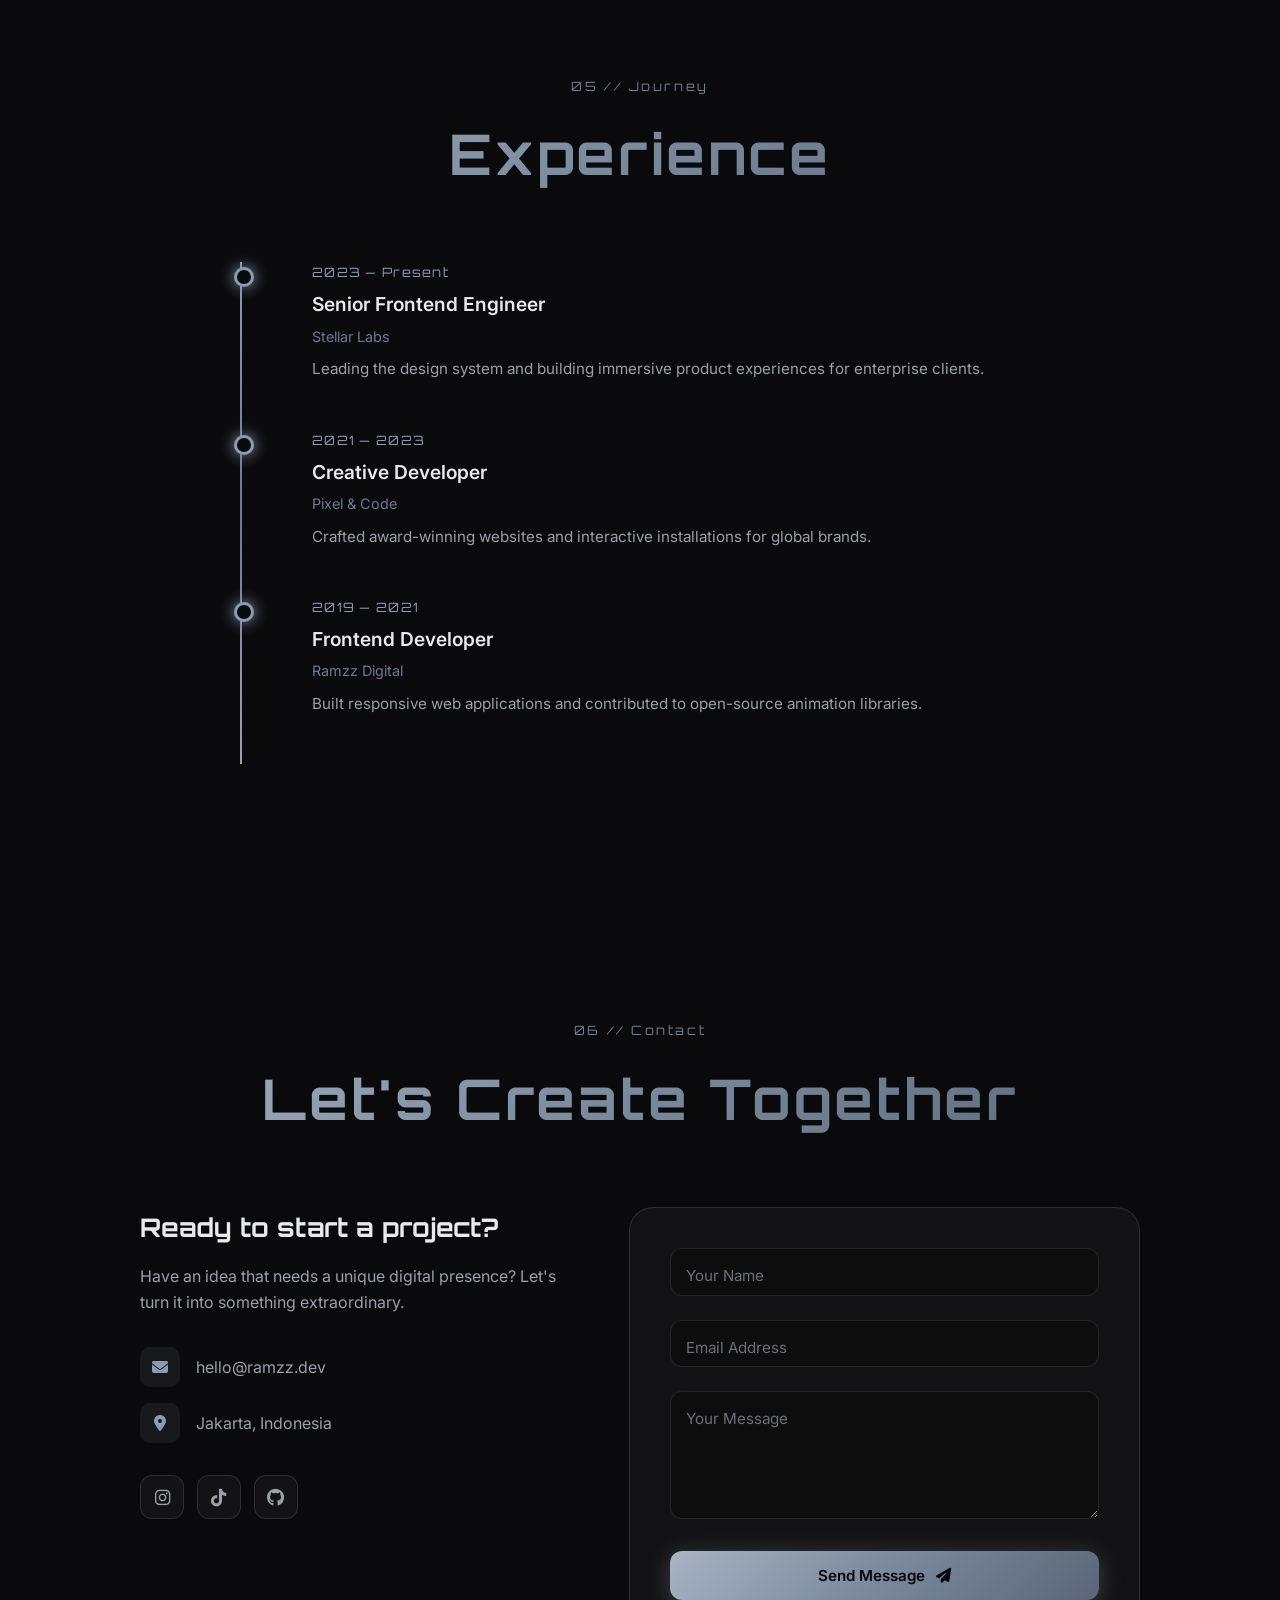
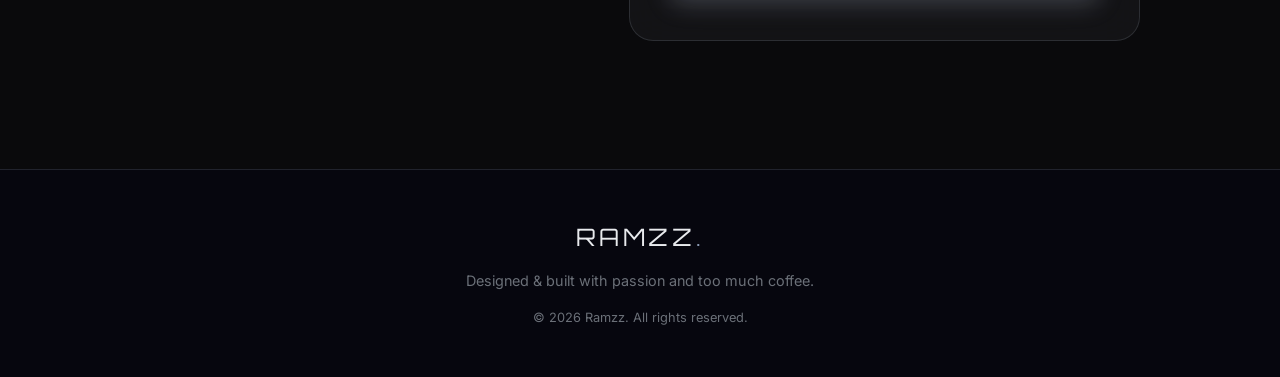
==== commit d2fd1e6b: "Add files via upload" ====
--- a/index.html
+++ b/index.html
@@ -58,16 +58,7 @@
       </button>
     </div>
   </nav>
-  <nav class="section-shortcuts" id="sectionShortcuts" aria-label="Pindah bagian">
-    <a href="#home" class="section-shortcut active" data-section="home" title="Home"><i class="fas fa-house"></i><span>Home</span></a>
-    <a href="#about" class="section-shortcut" data-section="about" title="About"><i class="fas fa-user"></i><span>About</span></a>
-    <a href="#music" class="section-shortcut" data-section="music" title="Music"><i class="fas fa-music"></i><span>Music</span></a>
-    <a href="#skills" class="section-shortcut" data-section="skills" title="Skills"><i class="fas fa-code"></i><span>Skills</span></a>
-    <a href="#projects" class="section-shortcut" data-section="projects" title="Projects"><i class="fas fa-folder-open"></i><span>Projects</span></a>
-    <a href="#experience" class="section-shortcut" data-section="experience" title="Experience"><i class="fas fa-briefcase"></i><span>Experience</span></a>
-    <a href="#contact" class="section-shortcut" data-section="contact" title="Contact"><i class="fas fa-envelope"></i><span>Contact</span></a>
-  </nav>
-  <a href="admin.html" class="admin-btn admin-btn-fixed" title="Admin Panel">
+<a href="admin.html" class="admin-btn admin-btn-fixed" title="Admin Panel">
     <i class="fas fa-shield-halved"></i>
   </a>
 
--- a/styles.css
+++ b/styles.css
@@ -2043,8 +2043,67 @@
   color: #7a889c;
 }
 
-/* Floating section shortcuts */
-.section-shortcuts{position:fixed;right:22px;top:50%;transform:translateY(-50%);z-index:900;display:flex;flex-direction:column;gap:8px;padding:10px;border:1px solid rgba(255,255,255,.10);border-radius:18px;background:rgba(10,12,18,.72);backdrop-filter:blur(16px);-webkit-backdrop-filter:blur(16px);box-shadow:0 14px 40px rgba(0,0,0,.25)}
-.section-shortcut{width:42px;height:42px;display:flex;align-items:center;justify-content:center;gap:8px;overflow:hidden;border-radius:12px;color:var(--text3);text-decoration:none;transition:width .25s ease,color .25s ease,background .25s ease,transform .25s ease}
-.section-shortcut span{display:none;font-size:.76rem;white-space:nowrap}.section-shortcut:hover,.section-shortcut.active{width:92px;color:var(--text1);background:rgba(255,255,255,.09);transform:translateX(-2px)}.section-shortcut:hover span,.section-shortcut.active span{display:inline}.section-shortcut i{font-size:.9rem;min-width:16px;text-align:center}
-@media(max-width:800px){.section-shortcuts{left:50%;right:auto;top:auto;bottom:14px;transform:translateX(-50%);flex-direction:row;max-width:calc(100vw - 24px);overflow-x:auto;border-radius:16px;padding:7px}.section-shortcut,.section-shortcut:hover,.section-shortcut.active{width:38px;height:38px;flex:0 0 38px;transform:none}.section-shortcut span{display:none!important}.section-shortcut.active{background:rgba(255,255,255,.12)}}
+
+
+
+/* ===== Final navigation + responsive profile fixes ===== */
+@media (min-width: 769px){
+  .navbar .menu-toggle{
+    display:flex !important;
+    position:fixed;
+    left:18px;
+    top:50%;
+    transform:translateY(-50%);
+    width:46px;
+    height:46px;
+    padding:0;
+    align-items:center;
+    justify-content:center;
+    gap:5px;
+    border:1px solid rgba(255,255,255,.14);
+    border-radius:14px;
+    background:rgba(10,12,18,.78);
+    backdrop-filter:blur(14px);
+    -webkit-backdrop-filter:blur(14px);
+    box-shadow:0 10px 28px rgba(0,0,0,.24);
+    z-index:1200;
+  }
+  .navbar .menu-toggle span{width:21px;height:2px;display:block;}
+  .mobile-menu{
+    left:-100%;right:auto;
+    transition:left .35s cubic-bezier(.16,1,.3,1);
+    border-left:0;border-right:1px solid var(--border-glow);
+  }
+  .mobile-menu.open{left:0;right:auto;}
+}
+
+/* The hamburger is the only section shortcut on desktop. */
+.section-shortcuts{display:none !important;}
+
+/* Profile image must remain visible and the floating cards must stay inside the layout. */
+.about-image{overflow:visible;min-width:0;}
+.image-frame{overflow:visible;}
+.image-placeholder{overflow:hidden;min-width:0;}
+#profileImg{display:block;z-index:2;}
+.floating-card.card-1{right:2%;}
+.floating-card.card-2{left:2%;}
+@media (max-width:1024px){
+  .floating-card.card-1{right:2%;}
+  .floating-card.card-2{left:2%;}
+}
+@media (max-width:768px){
+  .about-image{display:block !important;width:100%;}
+  .image-frame{width:min(88vw,340px);height:min(88vw,340px);min-height:260px;margin:0 auto;}
+  .image-placeholder{width:100%;height:100%;min-height:260px;}
+  #profileImg{width:100% !important;height:100% !important;object-fit:cover !important;}
+  .floating-card.card-1{right:-2%;}
+  .floating-card.card-2{left:-2%;}
+}
+/* Prevent the Design badge/text from being clipped on laptop widths. */
+@media (min-width:769px) and (max-width:1200px){
+  .about-grid{grid-template-columns:minmax(300px, .9fr) minmax(0,1.1fr);gap:2.5rem;}
+  .floating-card{max-width:150px;white-space:nowrap;}
+  .floating-card.card-1{right:0;}
+  .floating-card.card-2{left:0;}
+}
+section[id]{scroll-margin-top:90px;}
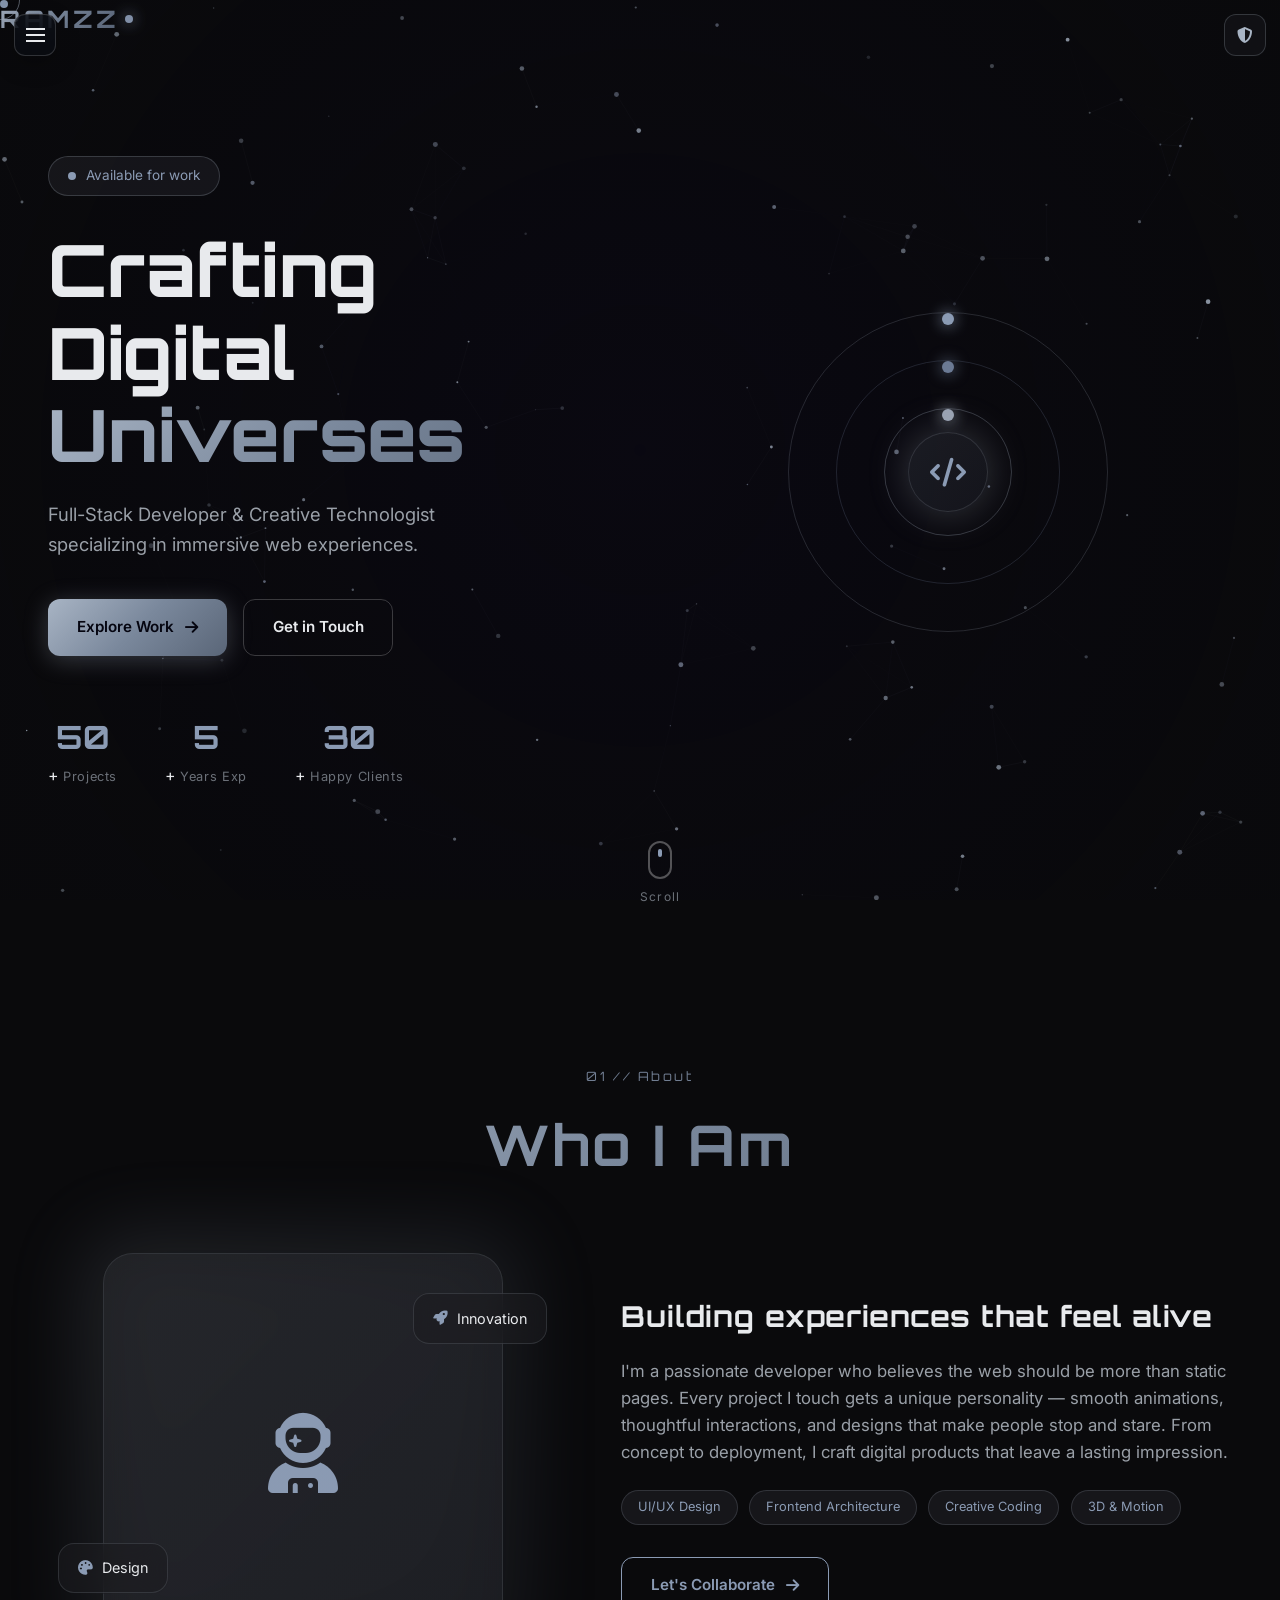
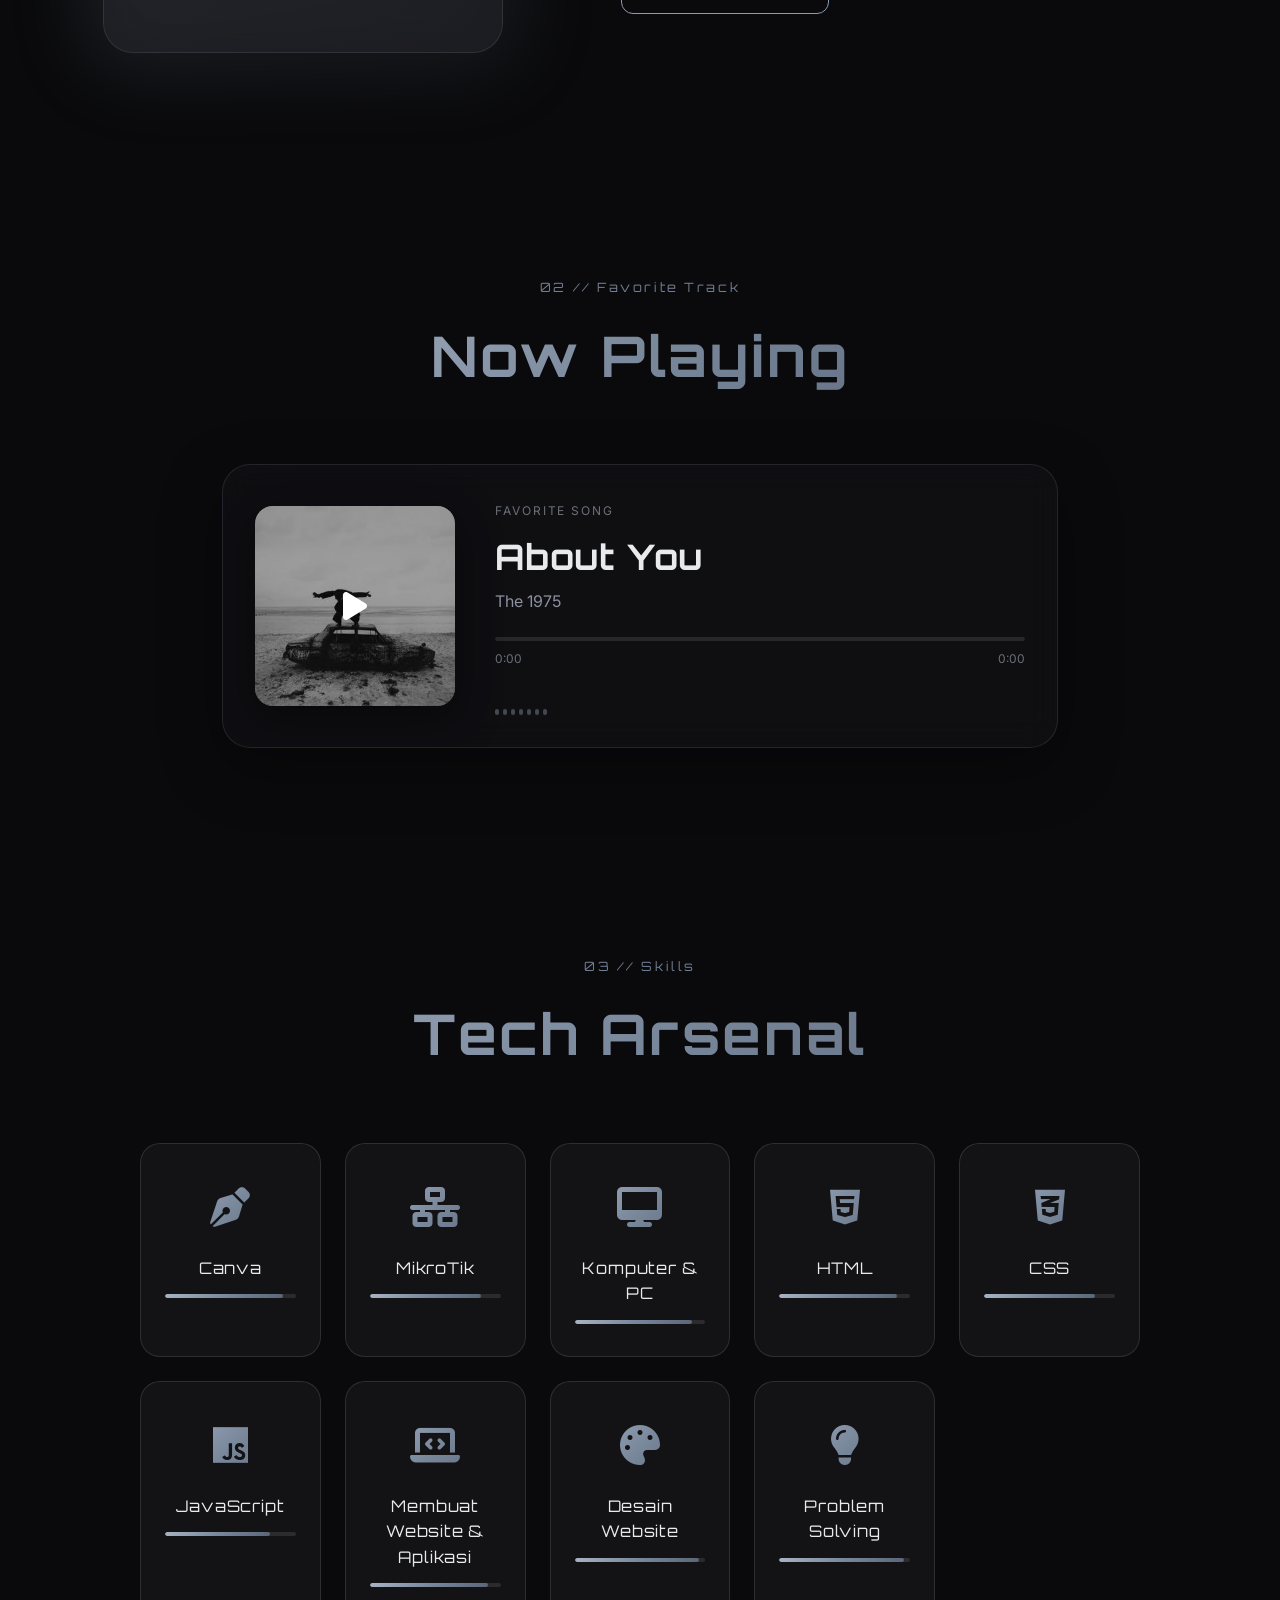
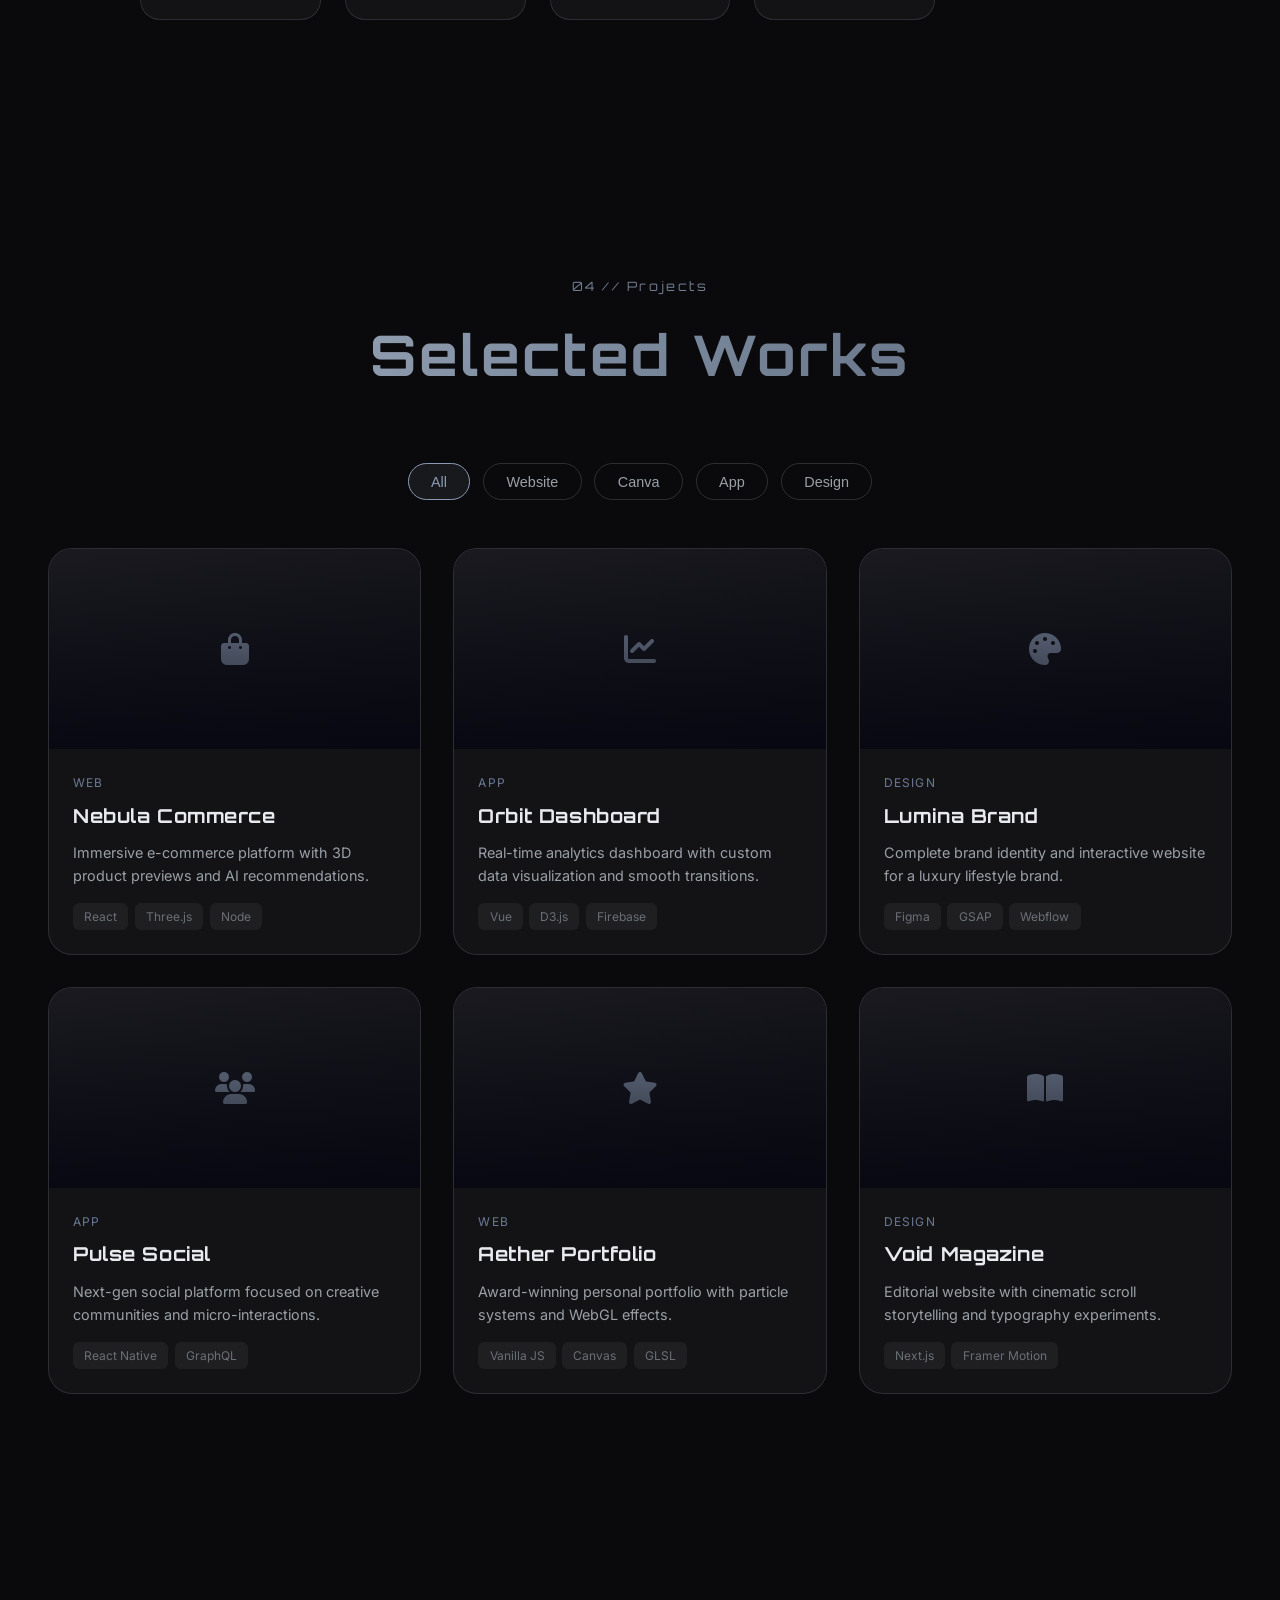
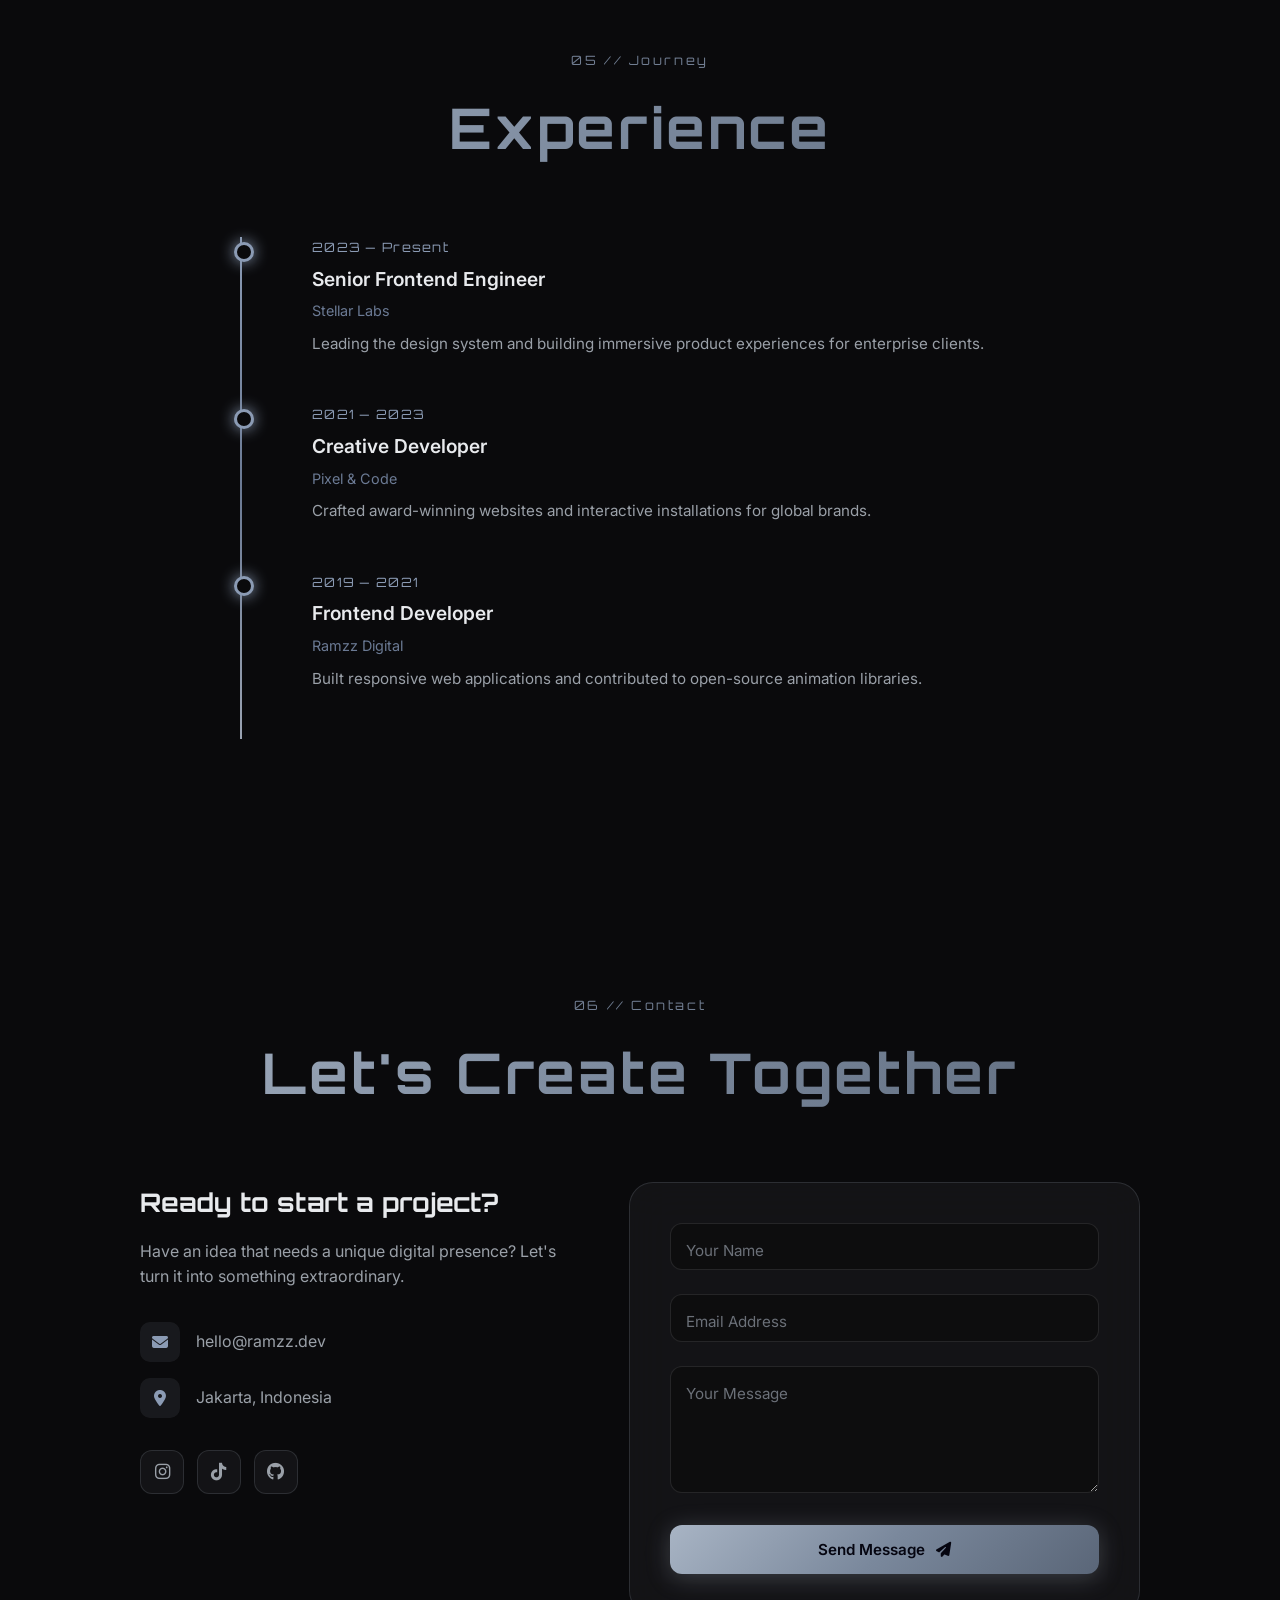
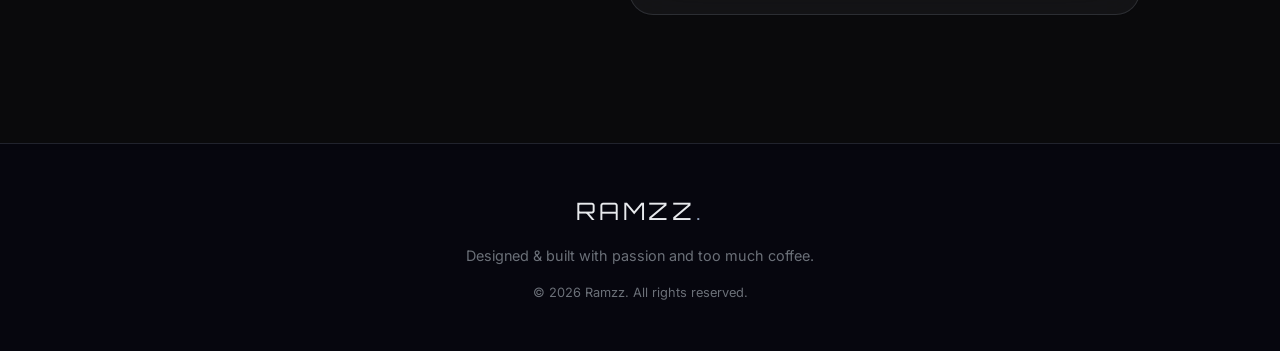
==== commit 925b7cf4: "Add files via upload" ====
--- a/index.html
+++ b/index.html
@@ -43,15 +43,7 @@
       <span class="logo-text">RAMZZ</span>
       <span class="logo-dot"></span>
     </div>
-    <ul class="nav-links">
-      <li><a href="#home" class="nav-link active">Home</a></li>
-      <li><a href="#about" class="nav-link">About</a></li>
-      <li><a href="#music" class="nav-link">Music</a></li>
-      <li><a href="#skills" class="nav-link">Skills</a></li>
-      <li><a href="#projects" class="nav-link">Projects</a></li>
-      <li><a href="#experience" class="nav-link">Experience</a></li>
-      <li><a href="#contact" class="nav-link">Contact</a></li>
-    </ul>
+
     <div class="nav-actions">
       <button class="menu-toggle" id="menuToggle" aria-label="Menu">
         <span></span><span></span><span></span>
--- a/styles.css
+++ b/styles.css
@@ -2107,3 +2107,88 @@
   .floating-card.card-2{left:0;}
 }
 section[id]{scroll-margin-top:90px;}
+
+
+/* ===== Final compact fixed shortcut ===== */
+.nav-links{display:none !important;}
+.navbar .menu-toggle{
+  display:flex !important;
+  position:fixed !important;
+  left:14px !important;
+  top:14px !important;
+  transform:none !important;
+  width:42px !important;
+  height:42px !important;
+  padding:0 !important;
+  align-items:center !important;
+  justify-content:center !important;
+  gap:4px !important;
+  border:1px solid rgba(255,255,255,.16) !important;
+  border-radius:11px !important;
+  background:rgba(10,12,18,.78) !important;
+  backdrop-filter:blur(14px);
+  -webkit-backdrop-filter:blur(14px);
+  box-shadow:0 8px 24px rgba(0,0,0,.24);
+  z-index:5000 !important;
+}
+.navbar .menu-toggle:hover{transform:scale(1.04) !important;}
+.navbar .menu-toggle span{width:19px !important;height:2px !important;}
+.mobile-menu{
+  top:64px !important;
+  bottom:auto !important;
+  left:12px !important;
+  right:auto !important;
+  width:190px !important;
+  max-width:calc(100vw - 24px) !important;
+  height:auto !important;
+  max-height:calc(100vh - 84px) !important;
+  padding:8px !important;
+  align-items:stretch !important;
+  justify-content:flex-start !important;
+  gap:3px !important;
+  border:1px solid var(--border-glow) !important;
+  border-radius:14px !important;
+  overflow:auto !important;
+  opacity:0 !important;
+  visibility:hidden !important;
+  transform:translateY(-6px) !important;
+  transition:opacity .2s ease, visibility .2s ease, transform .2s ease !important;
+}
+.mobile-menu.open{
+  left:12px !important;
+  right:auto !important;
+  opacity:1 !important;
+  visibility:visible !important;
+  transform:translateY(0) !important;
+}
+.mobile-link{
+  display:block !important;
+  padding:10px 12px !important;
+  border-radius:9px !important;
+  font-size:.86rem !important;
+  letter-spacing:.04em !important;
+  text-align:left !important;
+}
+.mobile-link:hover{background:rgba(255,255,255,.08);}
+@media (max-width:768px){
+  .navbar{padding-left:70px !important;}
+  .navbar .menu-toggle{left:12px !important;top:12px !important;}
+  .mobile-menu{top:60px !important;left:10px !important;width:180px !important;max-width:calc(100vw - 20px) !important;}
+  .mobile-menu.open{left:10px !important;}
+}
+
+
+/* Contact send status */
+.ramzz-toast{
+  position:fixed;left:50%;bottom:24px;z-index:7000;
+  display:flex;align-items:center;gap:10px;
+  max-width:min(420px,calc(100vw - 28px));
+  padding:12px 15px;border-radius:12px;
+  background:rgba(15,17,24,.94);border:1px solid rgba(255,255,255,.14);
+  box-shadow:0 14px 40px rgba(0,0,0,.3);backdrop-filter:blur(14px);
+  color:var(--text-primary);font-size:.88rem;
+  opacity:0;transform:translate(-50%,12px);pointer-events:none;
+  transition:opacity .2s ease,transform .2s ease;
+}
+.ramzz-toast.show{opacity:1;transform:translate(-50%,0);}
+.ramzz-toast i{font-size:1rem;}
